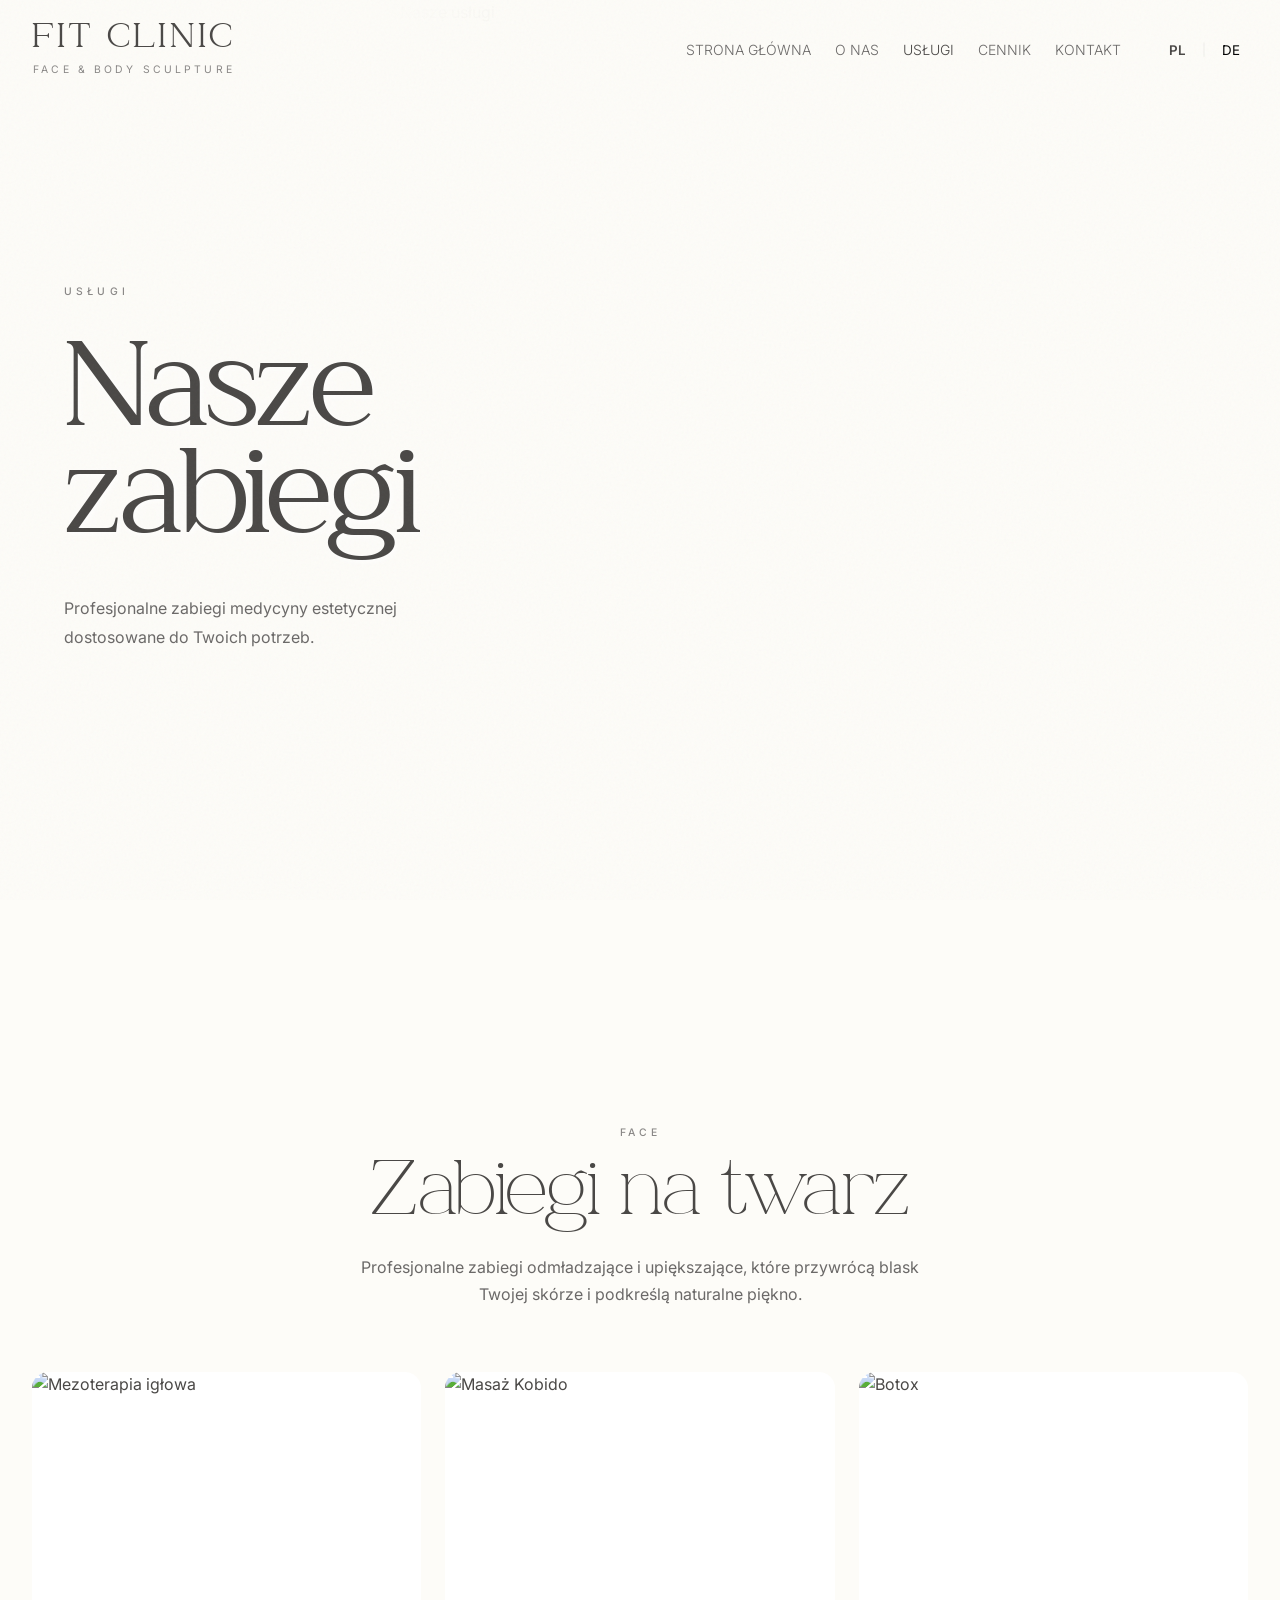
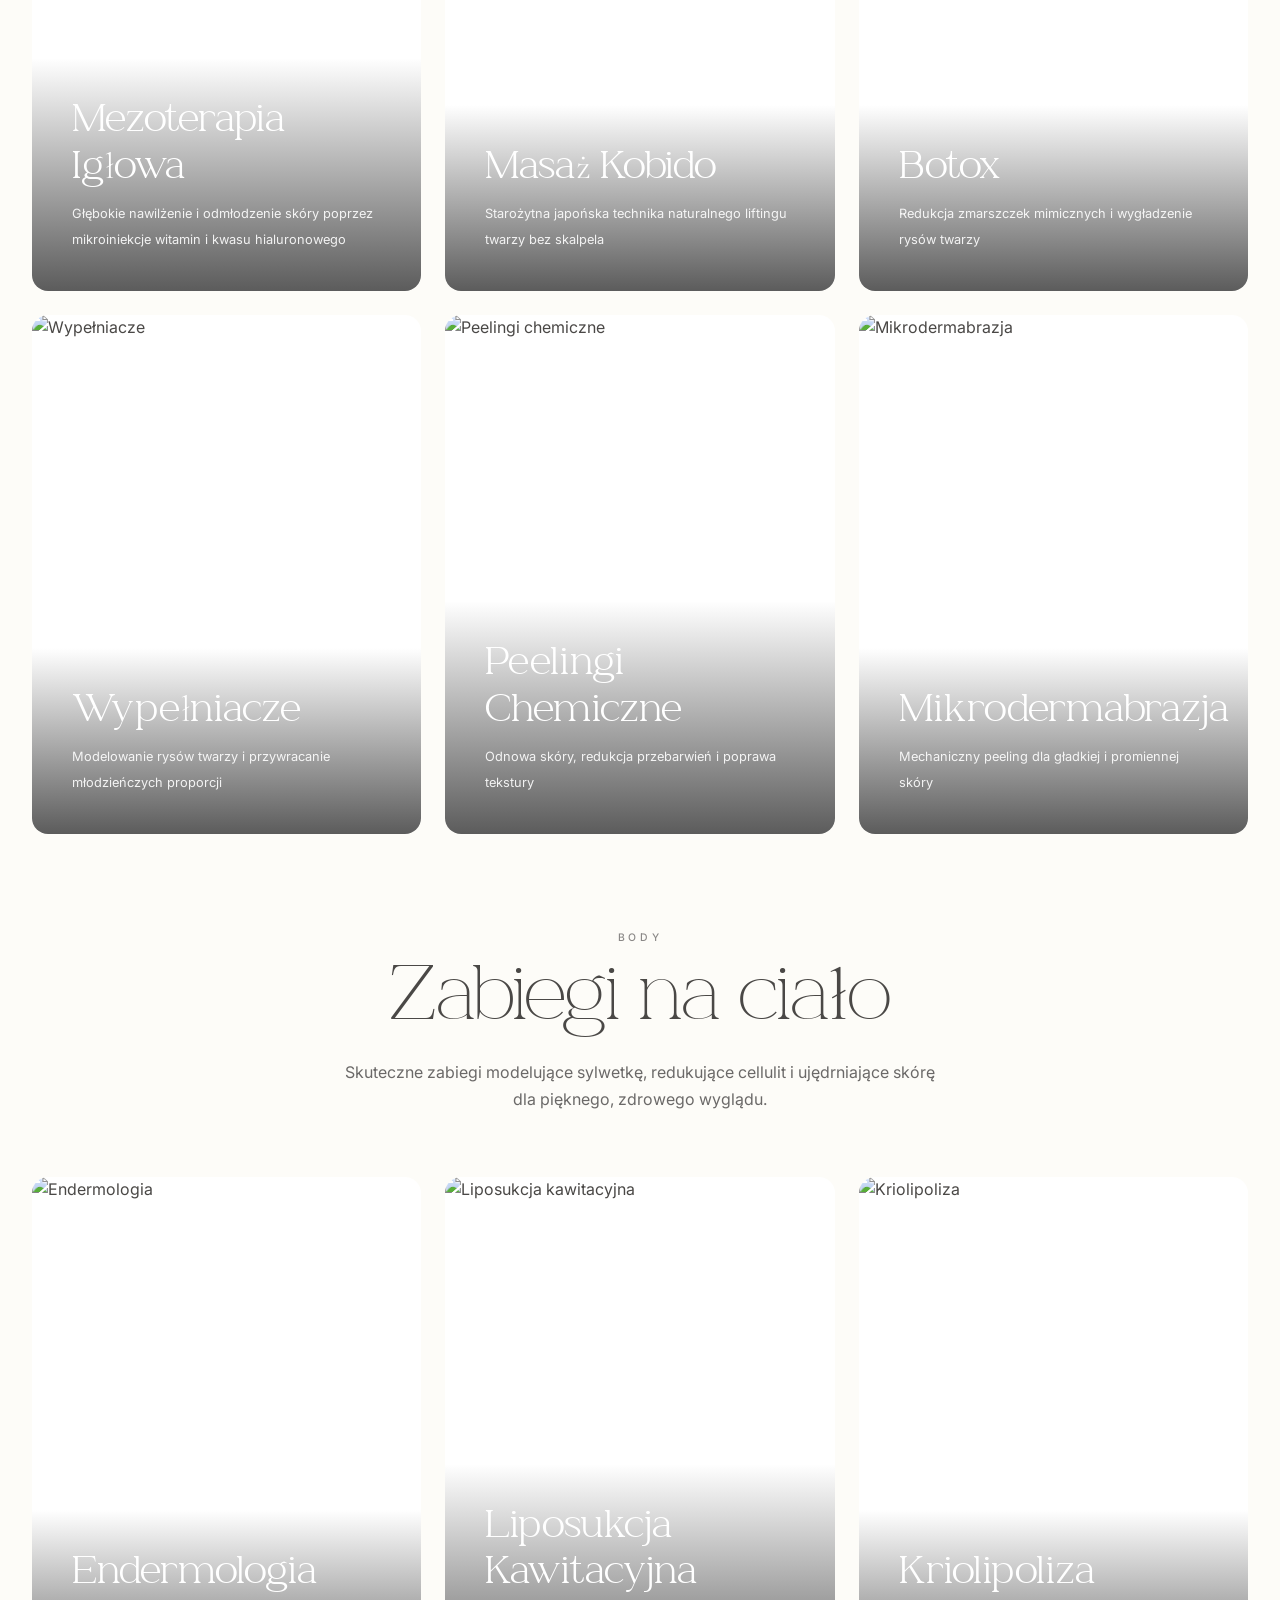
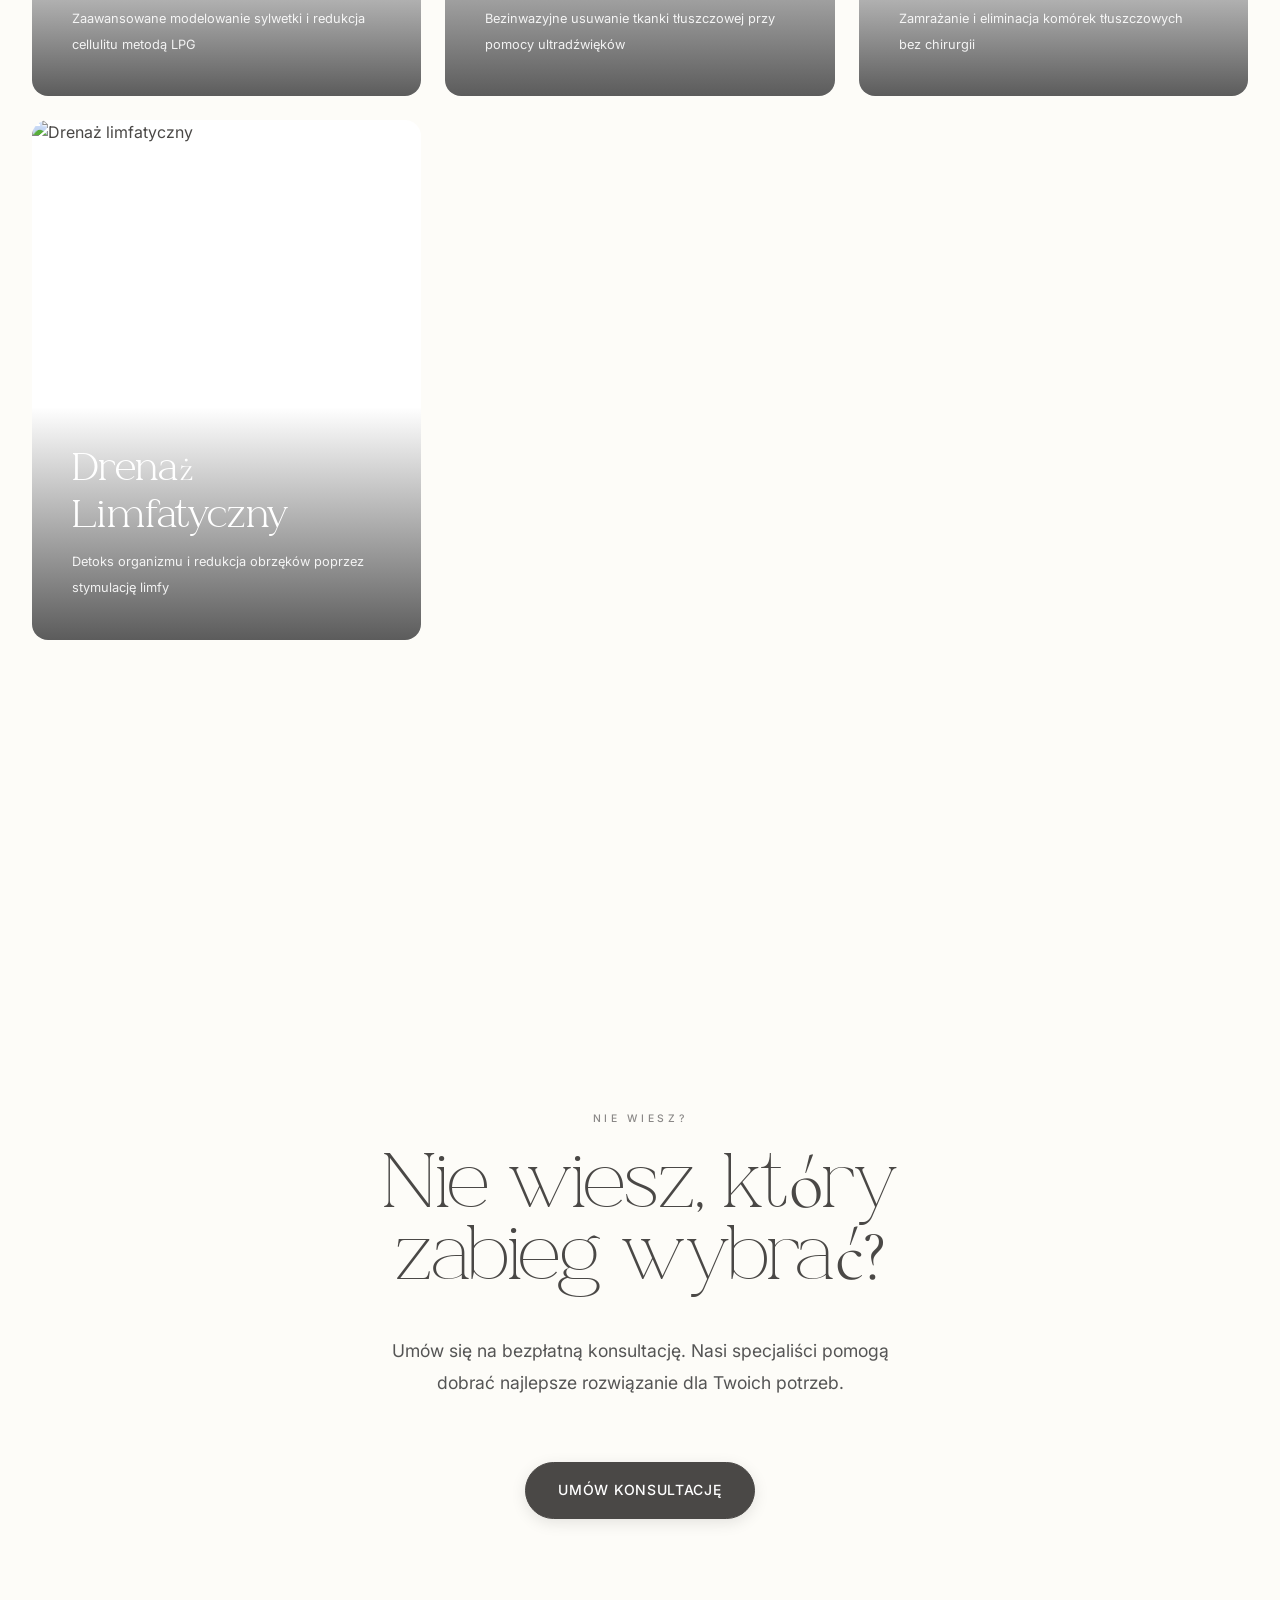
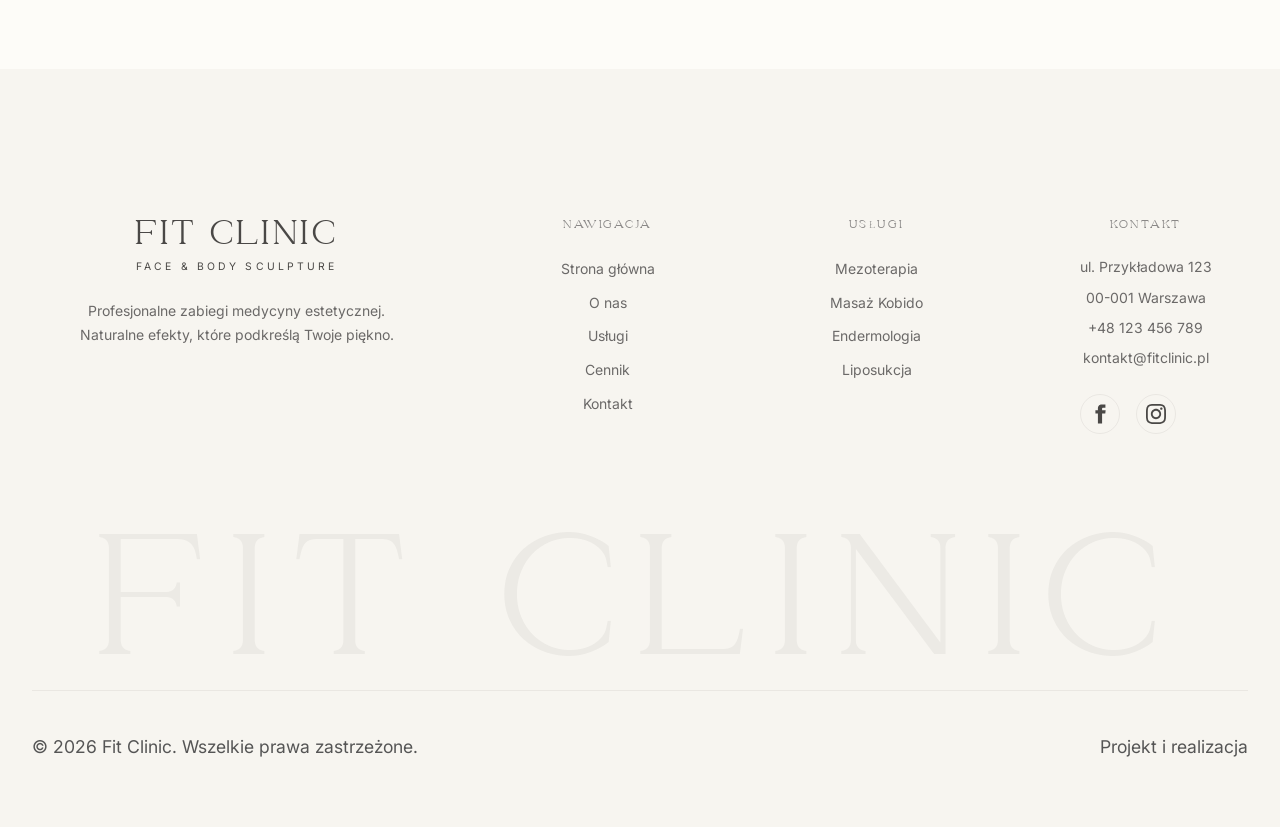
==== pages/uslugi/index.html @ 658796bb "Initial commit - Project Reorganization and Updates" ====
<!DOCTYPE html>
<html lang="pl">

<head>
    <meta charset="UTF-8">
    <meta name="viewport" content="width=device-width, initial-scale=1.0">
    <meta name="description"
        content="Odkryj pełną ofertę zabiegów medycyny estetycznej w Fit Clinic. Mezoterapia, masaż Kobido, endermologia i liposukcja kawitacyjna.">
    <title>Usługi | Fit Clinic - Face & Body Sculpture</title>

    <!-- Fonts -->
    <link rel="preconnect" href="https://fonts.googleapis.com">
    <link rel="preconnect" href="https://fonts.gstatic.com" crossorigin>
    <link
        href="https://fonts.googleapis.com/css2?family=Cormorant+Garamond:wght@400;500;600;700&family=Inter:wght@300;400;500;600&family=Playfair+Display:wght@400;500;600;700&display=swap"
        rel="stylesheet">

    <!-- Styles -->
    <link rel="stylesheet" href="../../assets/css/style.css">
    <link rel="stylesheet" href="../../assets/css/animations.css">
</head>

<body>
    <!-- Header -->
    <header class="header">
        <div class="container header__inner">
            <a href="../../index.html" class="logo">
                <span class="logo__main">Fit Clinic</span>
                <span class="logo__tagline">Face & Body Sculpture</span>
            </a>

            <nav class="nav" id="main-nav">
                <!-- Mobile Logo (visible only in mobile menu) -->
                <div class="nav__logo-mobile">
                    <span class="logo__main">Fit Clinic</span>
                    <span class="logo__tagline">Face & Body Sculpture</span>
                </div>

                <!-- Close hint -->
                <span class="nav__close-hint">Zamknij</span>

                <ul class="nav__list">
                    <li><a href="../../index.html" class="nav__link">Strona główna</a></li>
                    <li><a href="../o-nas.html" class="nav__link">O nas</a></li>
                    <li><a href="index.html" class="nav__link active">Usługi</a></li>
                    <li><a href="../cennik.html" class="nav__link">Cennik</a></li>
                    <li><a href="../kontakt.html" class="nav__link">Kontakt</a></li>
                </ul>

                <!-- CTA Button (visible only in mobile menu) -->
                <div class="nav__cta-mobile">
                    <a href="../rezerwacja.html" class="btn">Umów wizytę</a>
                </div>

                <div class="lang-switch">
                    <button class="lang-switch__btn active" data-lang="pl">PL</button>
                    <span class="lang-switch__divider">|</span>
                    <button class="lang-switch__btn" data-lang="de">DE</button>
                </div>
            </nav>

            <button class="menu-toggle" id="menu-toggle" aria-label="Menu" aria-expanded="false">
                <span class="menu-toggle__bar"></span>
                <span class="menu-toggle__bar"></span>
                <span class="menu-toggle__bar"></span>
            </button>
        </div>
    </header>

    <main class="page-content">
        <!-- Hero Section -->
        <section class="hero">
            <div class="hero__background">
                <img src="https://images.unsplash.com/photo-1616394584738-fc6e612e71b9?w=1920&q=80" alt="Nasze usługi">
            </div>
            <div class="container">
                <div class="hero__content" data-animate="fade-up">
                    <span class="hero__eyebrow">Usługi</span>
                    <h1 class="hero__title display-hero">Nasze<br>zabiegi</h1>
                    <p class="hero__desc">Profesjonalne zabiegi medycyny estetycznej dostosowane do Twoich potrzeb.</p>
                </div>
            </div>
        </section>

        <!-- Services Grid -->
        <section class="section section--large">
            <div class="container">
                <!-- Category: Face -->
                <div class="services-category mb-2xl">
                    <div class="services-category__header" data-animate="fade-up">
                        <span class="eyebrow">Face</span>
                        <h2 class="display-section">Zabiegi na twarz</h2>
                        <p class="services-category__desc">Profesjonalne zabiegi odmładzające i upiększające, które
                            przywrócą blask Twojej skórze i podkreślą naturalne piękno.</p>
                    </div>
                    <div class="services-grid services-grid--4" data-stagger="100">
                        <!-- Mezoterapia -->
                        <a href="mezoterapia.html" class="card service-card" data-animate="fade-up">
                            <div class="card__image">
                                <img src="https://images.unsplash.com/photo-1616394584738-fc6e612e71b9?w=600&q=80"
                                    alt="Mezoterapia igłowa">
                                <div class="service-card__overlay">
                                    <h3 class="service-card__title">Mezoterapia Igłowa</h3>
                                    <span class="service-card__subtitle">Głębokie nawilżenie i odmłodzenie skóry poprzez
                                        mikroiniekcje witamin i kwasu hialuronowego</span>
                                </div>
                            </div>
                        </a>

                        <!-- Kobido -->
                        <a href="kobido.html" class="card service-card" data-animate="fade-up" data-animate-delay="100">
                            <div class="card__image">
                                <img src="https://images.unsplash.com/photo-1544161515-4ab6ce6db874?w=600&q=80"
                                    alt="Masaż Kobido">
                                <div class="service-card__overlay">
                                    <h3 class="service-card__title">Masaż Kobido</h3>
                                    <span class="service-card__subtitle">Starożytna japońska technika naturalnego
                                        liftingu twarzy bez skalpela</span>
                                </div>
                            </div>
                        </a>

                        <!-- Botox -->
                        <a href="#" class="card service-card" data-animate="fade-up" data-animate-delay="200">
                            <div class="card__image">
                                <img src="https://images.unsplash.com/photo-1598440947619-2c35fc9aa908?w=600&q=80"
                                    alt="Botox">
                                <div class="service-card__overlay">
                                    <h3 class="service-card__title">Botox</h3>
                                    <span class="service-card__subtitle">Redukcja zmarszczek mimicznych i wygładzenie
                                        rysów twarzy</span>
                                </div>
                            </div>
                        </a>

                        <!-- Wypełniacze -->
                        <a href="#" class="card service-card" data-animate="fade-up" data-animate-delay="300">
                            <div class="card__image">
                                <img src="https://images.unsplash.com/photo-1619451334792-150fd785ee74?w=600&q=80"
                                    alt="Wypełniacze">
                                <div class="service-card__overlay">
                                    <h3 class="service-card__title">Wypełniacze</h3>
                                    <span class="service-card__subtitle">Modelowanie rysów twarzy i przywracanie
                                        młodzieńczych proporcji</span>
                                </div>
                            </div>
                        </a>

                        <!-- Peelingi chemiczne -->
                        <a href="#" class="card service-card" data-animate="fade-up" data-animate-delay="400">
                            <div class="card__image">
                                <img src="https://images.unsplash.com/photo-1570172619644-dfd03ed5d881?w=600&q=80"
                                    alt="Peelingi chemiczne">
                                <div class="service-card__overlay">
                                    <h3 class="service-card__title">Peelingi Chemiczne</h3>
                                    <span class="service-card__subtitle">Odnowa skóry, redukcja przebarwień i poprawa
                                        tekstury</span>
                                </div>
                            </div>
                        </a>

                        <!-- Mikrodermabrazja -->
                        <a href="#" class="card service-card" data-animate="fade-up" data-animate-delay="500">
                            <div class="card__image">
                                <img src="https://images.unsplash.com/photo-1616683693504-3ea7e9ad6fec?w=600&q=80"
                                    alt="Mikrodermabrazja">
                                <div class="service-card__overlay">
                                    <h3 class="service-card__title">Mikrodermabrazja</h3>
                                    <span class="service-card__subtitle">Mechaniczny peeling dla gładkiej i promiennej
                                        skóry</span>
                                </div>
                            </div>
                        </a>
                    </div>
                </div>

                <!-- Category: Body -->
                <div class="services-category">
                    <div class="services-category__header" data-animate="fade-up">
                        <span class="eyebrow">Body</span>
                        <h2 class="display-section">Zabiegi na ciało</h2>
                        <p class="services-category__desc">Skuteczne zabiegi modelujące sylwetkę, redukujące cellulit i
                            ujędrniające skórę dla pięknego, zdrowego wyglądu.</p>
                    </div>
                    <div class="services-grid services-grid--4" data-stagger="100">
                        <!-- Endermologia -->
                        <a href="endermologia.html" class="card service-card" data-animate="fade-up">
                            <div class="card__image">
                                <img src="https://images.unsplash.com/photo-1519824145371-296894a0daa9?w=600&q=80"
                                    alt="Endermologia">
                                <div class="service-card__overlay">
                                    <h3 class="service-card__title">Endermologia</h3>
                                    <span class="service-card__subtitle">Zaawansowane modelowanie sylwetki i redukcja
                                        cellulitu metodą LPG</span>
                                </div>
                            </div>
                        </a>

                        <!-- Liposukcja -->
                        <a href="liposukcja.html" class="card service-card" data-animate="fade-up"
                            data-animate-delay="100">
                            <div class="card__image">
                                <img src="https://images.unsplash.com/photo-1576091160550-2173dba999ef?w=600&q=80"
                                    alt="Liposukcja kawitacyjna">
                                <div class="service-card__overlay">
                                    <h3 class="service-card__title">Liposukcja Kawitacyjna</h3>
                                    <span class="service-card__subtitle">Bezinwazyjne usuwanie tkanki tłuszczowej przy
                                        pomocy ultradźwięków</span>
                                </div>
                            </div>
                        </a>

                        <!-- Kriolipoliza -->
                        <a href="#" class="card service-card" data-animate="fade-up" data-animate-delay="200">
                            <div class="card__image">
                                <img src="https://images.unsplash.com/photo-1571019613454-1cb2f99b2d8b?w=600&q=80"
                                    alt="Kriolipoliza">
                                <div class="service-card__overlay">
                                    <h3 class="service-card__title">Kriolipoliza</h3>
                                    <span class="service-card__subtitle">Zamrażanie i eliminacja komórek tłuszczowych
                                        bez chirurgii</span>
                                </div>
                            </div>
                        </a>

                        <!-- Masaż limfatyczny -->
                        <a href="#" class="card service-card" data-animate="fade-up" data-animate-delay="300">
                            <div class="card__image">
                                <img src="https://images.unsplash.com/photo-1519824145371-296894a0daa9?w=600&q=80"
                                    alt="Drenaż limfatyczny">
                                <div class="service-card__overlay">
                                    <h3 class="service-card__title">Drenaż Limfatyczny</h3>
                                    <span class="service-card__subtitle">Detoks organizmu i redukcja obrzęków poprzez
                                        stymulację limfy</span>
                                </div>
                            </div>
                        </a>
                    </div>
                </div>
            </div>
        </section>

        <!-- CTA Section - Light Elegant -->
        <section class="section section--cta">
            <div class="container text-center">
                <div data-animate="fade-up">
                    <span class="eyebrow">Nie wiesz?</span>
                    <h2 class="display-section">Nie wiesz, który<br>zabieg wybrać?</h2>
                    <p style="max-width: 500px; margin: var(--space-lg) auto var(--space-xl);">
                        Umów się na bezpłatną konsultację. Nasi specjaliści pomogą
                        dobrać najlepsze rozwiązanie dla Twoich potrzeb.
                    </p>
                    <a href="../kontakt.html" class="btn btn--primary">Umów konsultację</a>
                </div>
            </div>
        </section>
    </main>

    <!-- Footer -->
    <footer class="footer">
        <div class="container">
            <div class="footer__grid">
                <div class="footer__brand">
                    <a href="../../index.html" class="logo footer__logo">
                        <span class="logo__main">Fit Clinic</span>
                        <span class="logo__tagline">Face & Body Sculpture</span>
                    </a>
                    <p class="footer__description">
                        Profesjonalne zabiegi medycyny estetycznej.
                        Naturalne efekty, które podkreślą Twoje piękno.
                    </p>
                </div>

                <div class="footer__column">
                    <h4 class="footer__title">Nawigacja</h4>
                    <ul class="footer__links">
                        <li><a href="../../index.html" class="footer__link">Strona główna</a></li>
                        <li><a href="../o-nas.html" class="footer__link">O nas</a></li>
                        <li><a href="index.html" class="footer__link">Usługi</a></li>
                        <li><a href="../cennik.html" class="footer__link">Cennik</a></li>
                        <li><a href="../kontakt.html" class="footer__link">Kontakt</a></li>
                    </ul>
                </div>

                <div class="footer__column">
                    <h4 class="footer__title">Usługi</h4>
                    <ul class="footer__links">
                        <li><a href="mezoterapia.html" class="footer__link">Mezoterapia</a></li>
                        <li><a href="kobido.html" class="footer__link">Masaż Kobido</a></li>
                        <li><a href="endermologia.html" class="footer__link">Endermologia</a></li>
                        <li><a href="liposukcja.html" class="footer__link">Liposukcja</a></li>
                    </ul>
                </div>

                <div class="footer__column">
                    <h4 class="footer__title">Kontakt</h4>
                    <div class="footer__contact-item">ul. Przykładowa 123</div>
                    <div class="footer__contact-item">00-001 Warszawa</div>
                    <div class="footer__contact-item">+48 123 456 789</div>
                    <div class="footer__contact-item">kontakt@fitclinic.pl</div>

                    <div class="footer__socials">
                        <a href="#" class="footer__social" aria-label="Facebook">
                            <svg width="20" height="20" fill="currentColor" viewBox="0 0 24 24">
                                <path
                                    d="M18.77 7.46H14.5v-1.9c0-.9.6-1.1 1-1.1h3V.5h-4.33C10.24.5 9.5 3.44 9.5 5.32v2.15h-3v4h3v12h5v-12h3.85l.42-4z" />
                            </svg>
                        </a>
                        <a href="#" class="footer__social" aria-label="Instagram">
                            <svg width="20" height="20" fill="currentColor" viewBox="0 0 24 24">
                                <path
                                    d="M12 2.163c3.204 0 3.584.012 4.85.07 3.252.148 4.771 1.691 4.919 4.919.058 1.265.069 1.645.069 4.849 0 3.205-.012 3.584-.069 4.849-.149 3.225-1.664 4.771-4.919 4.919-1.266.058-1.644.07-4.85.07-3.204 0-3.584-.012-4.849-.07-3.26-.149-4.771-1.699-4.919-4.92-.058-1.265-.07-1.644-.07-4.849 0-3.204.013-3.583.07-4.849.149-3.227 1.664-4.771 4.919-4.919 1.266-.057 1.645-.069 4.849-.069zm0-2.163c-3.259 0-3.667.014-4.947.072-4.358.2-6.78 2.618-6.98 6.98-.059 1.281-.073 1.689-.073 4.948 0 3.259.014 3.668.072 4.948.2 4.358 2.618 6.78 6.98 6.98 1.281.058 1.689.072 4.948.072 3.259 0 3.668-.014 4.948-.072 4.354-.2 6.782-2.618 6.979-6.98.059-1.28.073-1.689.073-4.948 0-3.259-.014-3.667-.072-4.947-.196-4.354-2.617-6.78-6.979-6.98-1.281-.059-1.69-.073-4.949-.073zm0 5.838c-3.403 0-6.162 2.759-6.162 6.162s2.759 6.163 6.162 6.163 6.162-2.759 6.162-6.163c0-3.403-2.759-6.162-6.162-6.162zm0 10.162c-2.209 0-4-1.79-4-4 0-2.209 1.791-4 4-4s4 1.791 4 4c0 2.21-1.791 4-4 4zm6.406-11.845c-.796 0-1.441.645-1.441 1.44s.645 1.44 1.441 1.44c.795 0 1.439-.645 1.439-1.44s-.644-1.44-1.439-1.44z" />
                            </svg>
                        </a>
                    </div>
                </div>
            </div>

            <!-- Giant Logo -->
            <div class="footer__giant-logo">Fit Clinic</div>

            <div class="footer__bottom">
                <p>© 2026 Fit Clinic. Wszelkie prawa zastrzeżone.</p>
                <p>Projekt i realizacja</p>
            </div>
        </div>
    </footer>

    <!-- Scripts -->
    <script src="../../assets/js/main.js"></script>
    <script src="../../assets/js/scroll.js"></script>
</body>

</html>
---- assets/css/style.css ----
/* ==========================================================================
   FIT CLINIC - Ultra-Premium Design System
   "Aesthetic Spa meets Art Gallery" - Emotion through Asymmetry
   ========================================================================== */

/* --------------------------------------------------------------------------
   CSS Custom Properties (Design Tokens)
   -------------------------------------------------------------------------- */
/* Fonts */
/* Fonts */
@font-face {
    font-family: 'Nerivo';
    src: url('../fonts/nv-nerivo-serif-font-family/NVNerivoDemo-Bold-BF69822578bd327.ttf') format('truetype');
    font-weight: 700;
    font-style: normal;
    font-display: swap;
}

@font-face {
    font-family: 'Nerivo';
    src: url('../fonts/nv-nerivo-serif-font-family/NVNerivoDemo-Regular-BF6982256ae0d2a.ttf') format('truetype');
    font-weight: 400;
    font-style: normal;
    font-display: swap;
}

@font-face {
    font-family: 'Nerivo';
    src: url('../fonts/nv-nerivo-serif-font-family/NVNerivoDemo-Light-BF69822565adc10.ttf') format('truetype');
    font-weight: 300;
    font-style: normal;
    font-display: swap;
}

@font-face {
    font-family: 'Nerivo';
    src: url('../fonts/nv-nerivo-serif-font-family/NVNerivoDemo-Thin-BF69822558bfd4d.ttf') format('truetype');
    font-weight: 100;
    font-style: normal;
    font-display: swap;
}

:root {
    /* Colors - Strict Light Palette (NO DARK BACKGROUNDS) */
    --color-ivory: #FDFCF8;
    /* Primary background */
    --color-cream: #F7F5F0;
    /* Footer/Section background */
    --color-sand: #F5F2ED;
    /* Subtle variation */
    --color-powder-blush: #FCF0EF;
    /* Soft pink accent */
    --color-powder-pink: #F5E1E0;
    --color-powder-pink-accent: #E8C7C5;
    --color-champagne-gold: #C9A96E;

    /* Text Colors */
    --color-text: #4A4846;
    /* Deep Warm Grey - Primary (never pure black) */
    --color-text-light: #6B6968;
    --color-text-muted: #8A8887;
    --color-text-body: #555555;
    /* Neutral Grey for body text */
    --color-white: #FFFFFF;
    --color-border: rgba(74, 72, 70, 0.08);

    /* Legacy aliases for compatibility */
    --color-alabaster: var(--color-ivory);
    --color-off-white: var(--color-cream);
    --color-bone-white: var(--color-cream);
    --color-charcoal: var(--color-text);
    --color-soft-brown: var(--color-text-light);
    --color-champagne: var(--color-champagne-gold);
    --color-nude-beige: var(--color-powder-pink);

    /* =========================================================================
       TYPOGRAPHY SYSTEM - "Holy Grail" Hierarchy
       ========================================================================= */

    /* Font Families */
    --font-wagon: 'Nerivo', 'Cormorant Garamond', 'Playfair Display', serif;
    /* Alias for Display Font */
    --font-display: 'Nerivo', 'Cormorant Garamond', 'Playfair Display', serif;
    --font-logo: 'Nerivo', 'serif';
    --font-body: 'Inter', 'Lato', -apple-system, BlinkMacSystemFont, sans-serif;

    /* H1 - Hero/Page Title (Huge, Editorial, Sculptural) */
    --font-h1-family: var(--font-wagon);
    --font-h1-size: clamp(3.5rem, 8vw, 7rem);
    --font-h1-weight: 100;
    /* Reduced to Thin */
    --font-h1-line-height: 1.1;
    --font-h1-letter-spacing: -0.02em;
    --font-h1-color: var(--color-text);

    /* H2 - Section Headlines (Elegant, Distinct) */
    --font-h2-family: var(--font-wagon);
    --font-h2-size: clamp(2.5rem, 5vw, 3.5rem);
    --font-h2-weight: 300;
    /* Reduced to Light */
    --font-h2-line-height: 1.2;
    --font-h2-letter-spacing: -0.01em;
    --font-h2-color: var(--color-text);

    /* H3 - Card/Feature Titles (Sophisticated, Clean) */
    --font-h3-family: var(--font-wagon);
    --font-h3-size: clamp(1.5rem, 3vw, 2rem);
    --font-h3-weight: 300;
    /* Reduced to Light */
    --font-h3-line-height: 1.3;
    --font-h3-letter-spacing: 0;
    --font-h3-color: var(--color-text);

    /* H4-H6 */
    --font-h4-size: 1.25rem;
    --font-h5-size: 1.1rem;
    --font-h6-size: 1rem;

    /* Body Text (High Readability) */
    --font-body-size: 1.1rem;
    --font-body-line-height: 1.8;
    --font-body-color: var(--color-text-body);

    /* =========================================================================
       SPACING SYSTEM - Vertical Rhythm
       ========================================================================= */
    --space-xs: 0.5rem;
    --space-sm: 1rem;
    --space-md: 1.5rem;
    --space-lg: 2.5rem;
    --space-xl: 4rem;
    --space-2xl: 6rem;
    --space-3xl: 9.375rem;
    /* 150px - Luxury breathing room */
    --space-luxury: 9.375rem;
    /* 150px explicit */

    /* Section Padding (Consistent across all pages) */
    --section-padding: 7.5rem;
    /* 120px */
    --section-padding-large: 9.375rem;
    /* 150px */

    /* Layout */
    --container-max: 1400px;
    --container-padding: 2rem;

    /* Borders */
    --radius-sm: 4px;
    --radius-md: 8px;
    --radius-lg: 16px;
    --radius-xl: 24px;
    --radius-2xl: 32px;

    /* Shadows - Ethereal, barely visible */
    --shadow-sm: 0 2px 12px rgba(74, 72, 70, 0.03);
    --shadow-md: 0 4px 30px rgba(74, 72, 70, 0.05);
    --shadow-lg: 0 8px 50px rgba(74, 72, 70, 0.06);
    --shadow-lift: 0 20px 60px rgba(74, 72, 70, 0.08);

    /* Transitions - Smooth & Luxurious */
    --transition-fast: 0.2s cubic-bezier(0.25, 0.46, 0.45, 0.94);
    --transition-base: 0.4s cubic-bezier(0.25, 0.46, 0.45, 0.94);
    --transition-slow: 0.6s cubic-bezier(0.25, 0.46, 0.45, 0.94);
    --transition-luxury: 0.8s cubic-bezier(0.16, 1, 0.3, 1);

    /* Header */
    --header-height: 100px;
}

/* --------------------------------------------------------------------------
   Reset & Base Styles
   -------------------------------------------------------------------------- */
*,
*::before,
*::after {
    box-sizing: border-box;
    margin: 0;
    padding: 0;
}

html {
    scroll-behavior: smooth;
    font-size: 16px;
}

body {
    font-family: var(--font-body);
    font-size: 1rem;
    line-height: 1.6;
    color: var(--color-text);
    background-color: var(--color-ivory);
    -webkit-font-smoothing: antialiased;
    -moz-osx-font-smoothing: grayscale;
}

img {
    max-width: 100%;
    height: auto;
    display: block;
}

a {
    color: inherit;
    text-decoration: none;
    transition: color var(--transition-fast);
}

ul,
ol {
    list-style: none;
}

button {
    font-family: inherit;
    cursor: pointer;
    border: none;
    background: none;
}

/* --------------------------------------------------------------------------
   Typography - Holy Grail System
   -------------------------------------------------------------------------- */
h1,
h2,
h3,
h4,
h5,
h6 {
    font-family: var(--font-wagon);
    font-weight: 400;
    line-height: 1.2;
    color: var(--color-text);
}

/* H1 - Hero/Page Title (Huge, Editorial, Sculptural) */
h1 {
    font-family: var(--font-h1-family);
    font-size: var(--font-h1-size);
    font-weight: var(--font-h1-weight);
    line-height: var(--font-h1-line-height);
    letter-spacing: var(--font-h1-letter-spacing);
    color: var(--font-h1-color);
}

/* H2 - Section Headlines (Elegant, Distinct) */
h2 {
    font-family: var(--font-h2-family);
    font-size: var(--font-h2-size);
    font-weight: var(--font-h2-weight);
    line-height: var(--font-h2-line-height);
    letter-spacing: var(--font-h2-letter-spacing);
    color: var(--font-h2-color);
}

/* H3 - Card/Feature Titles (Sophisticated, Clean) */
h3 {
    font-family: var(--font-h3-family);
    font-size: var(--font-h3-size);
    font-weight: var(--font-h3-weight);
    line-height: var(--font-h3-line-height);
    letter-spacing: var(--font-h3-letter-spacing);
    color: var(--font-h3-color);
}

h4 {
    font-size: var(--font-h4-size);
}

h5 {
    font-size: var(--font-h5-size);
}

h6 {
    font-size: var(--font-h6-size);
}

/* Body Text (High Readability) */
p {
    font-family: var(--font-body);
    font-size: var(--font-body-size);
    line-height: var(--font-body-line-height);
    color: var(--font-body-color);
    max-width: 65ch;
}

.text-center {
    text-align: center;
}

.text-right {
    text-align: right;
}

.text-small {
    font-size: 0.875rem;
}

.text-large {
    font-size: 1.125rem;
}

.text-display {
    font-family: var(--font-display);
}

.text-uppercase {
    text-transform: uppercase;
    letter-spacing: 0.15em;
    font-size: 0.75rem;
}

/* Ultra-Large Display Typography - Must match H1 styling */
.display-hero {
    font-family: var(--font-h1-family);
    font-size: clamp(4rem, 12vw, 8rem);
    font-weight: 100;
    /* Explicitly Thin */
    letter-spacing: var(--font-h1-letter-spacing);
    line-height: var(--font-h1-line-height);
    color: var(--font-h1-color);
}

.display-section {
    font-family: var(--font-h1-family);
    font-size: clamp(2.5rem, 6vw, 4.5rem);
    font-weight: var(--font-h1-weight);
    letter-spacing: var(--font-h1-letter-spacing);
    line-height: 1;
    color: var(--font-h1-color);
}

.eyebrow {
    display: block;
    font-size: 0.65rem;
    font-weight: 500;
    text-transform: uppercase;
    letter-spacing: 0.35em;
    color: var(--color-text-muted);
    margin-bottom: var(--space-md);
}

/* --------------------------------------------------------------------------
   Layout
   -------------------------------------------------------------------------- */
.container {
    width: 100%;
    max-width: var(--container-max);
    margin: 0 auto;
    padding: 0 var(--container-padding);
}

.section {
    padding: var(--space-3xl) 0;
}

.section--large {
    padding: calc(var(--space-3xl) * 1.5) 0;
}

/* Grid */
.grid {
    display: grid;
    gap: var(--space-md);
}

.grid-2 {
    grid-template-columns: repeat(2, 1fr);
}

.grid-3 {
    grid-template-columns: repeat(3, 1fr);
}

.grid-4 {
    grid-template-columns: repeat(4, 1fr);
}

@media (max-width: 992px) {
    .grid-4 {
        grid-template-columns: repeat(2, 1fr);
    }

    .grid-3 {
        grid-template-columns: repeat(2, 1fr);
    }
}

@media (max-width: 576px) {

    .grid-4,
    .grid-3,
    .grid-2 {
        grid-template-columns: 1fr;
    }
}

/* Flexbox utilities */
.flex {
    display: flex;
}

.flex-center {
    display: flex;
    align-items: center;
    justify-content: center;
}

.flex-between {
    display: flex;
    align-items: center;
    justify-content: space-between;
}

.flex-column {
    display: flex;
    flex-direction: column;
}

.gap-sm {
    gap: var(--space-sm);
}

.gap-md {
    gap: var(--space-md);
}

.gap-lg {
    gap: var(--space-lg);
}

/* --------------------------------------------------------------------------
   Header / Navigation - Transparent Glassmorphism
   -------------------------------------------------------------------------- */
.header {
    position: fixed;
    top: 0;
    left: 0;
    right: 0;
    height: var(--header-height);
    z-index: 1000;
    background: transparent;
    backdrop-filter: none;
    -webkit-backdrop-filter: none;
    border-bottom: none;
    transition: all var(--transition-base);
}

.header.is-scrolled {
    background: rgba(253, 252, 248, 0.88);
    backdrop-filter: blur(20px);
    -webkit-backdrop-filter: blur(20px);
    border-bottom: 1px solid var(--color-border);
}

/* White header on hero (mobile) - before scroll */
@media (max-width: 992px) {

    .header:not(.is-scrolled) .logo__main,
    .header:not(.is-scrolled) .logo__tagline {
        color: #ffffff;
        text-shadow: 0 1px 3px rgba(0, 0, 0, 0.3);
    }

    .header:not(.is-scrolled) .menu-toggle__bar {
        background: #ffffff;
        box-shadow: 0 1px 2px rgba(0, 0, 0, 0.3);
    }
}

.header__inner {
    height: 100%;
    display: flex;
    align-items: center;
    justify-content: space-between;
    max-width: var(--container-max);
    margin: 0 auto;
    padding: 0 var(--container-padding);
}

/* Logo - Dramatic Centered Wordmark */
.logo {
    display: flex;
    flex-direction: column;
    align-items: center;
    text-decoration: none;
    text-align: center;
}

.logo__main {
    font-family: var(--font-wagon);
    font-size: 2rem;
    font-weight: 300;
    /* Light */
    letter-spacing: 0.1em;
    color: var(--color-text);
    text-transform: uppercase;
    line-height: 1;
}

.logo__tagline {
    font-family: var(--font-body);
    font-size: 0.65rem;
    font-weight: 400;
    letter-spacing: 0.3em;
    color: var(--color-text-muted);
    text-transform: uppercase;
    margin-top: 8px;
}

/* Navigation */
.nav {
    display: flex;
    align-items: center;
    gap: var(--space-lg);
}

/* Hide mobile-only elements on desktop */
.nav__logo-mobile,
.nav__cta-mobile,
.nav__close-hint {
    display: none;
}

.nav__list {
    display: flex;
    align-items: center;
    gap: var(--space-md);
}

.nav__link {
    font-size: 0.875rem;
    font-weight: 300;
    /* Light for consistency */
    color: var(--color-text-light);
    padding: var(--space-xs) 0;
    position: relative;
    transition: color var(--transition-fast);
    text-transform: uppercase;
}

.nav__link::after {
    content: '';
    position: absolute;
    bottom: 0;
    left: 0;
    width: 0;
    height: 1px;
    background: var(--color-powder-pink-accent);
    transition: width var(--transition-base);
}

.nav__link:hover,
.nav__link.active {
    color: var(--color-text);
}

.nav__link:hover::after {
    width: 100%;
}

/* Language Switcher */
.lang-switch {
    display: flex;
    align-items: center;
    gap: 0.5rem;
    font-size: 0.75rem;
    color: var(--color-text-muted);
}

.lang-switch__btn {
    padding: 0.25rem 0.5rem;
    font-weight: 400;
    transition: all var(--transition-fast);
}

.lang-switch__btn.active {
    font-weight: 600;
    color: var(--color-text);
}

.lang-switch__btn:hover {
    color: var(--color-text);
}

.lang-switch__divider {
    color: var(--color-border);
}

/* Mobile Menu Toggle */
.menu-toggle {
    display: none;
    flex-direction: column;
    gap: 5px;
    padding: var(--space-xs);
    cursor: pointer;
}

.menu-toggle__bar {
    width: 24px;
    height: 2px;
    background: var(--color-text);
    transition: all var(--transition-fast);
}

@media (max-width: 768px) {
    .menu-toggle {
        display: flex;
        z-index: 1100;
        position: relative;
        width: 44px;
        height: 44px;
        align-items: center;
        justify-content: center;
    }

    /* ========================================
       PREMIUM FULLSCREEN MOBILE MENU
       ======================================== */
    .nav {
        position: fixed;
        top: 0;
        left: 0;
        width: 100%;
        height: 100%;
        background: linear-gradient(135deg, #1a1a1a 0%, #2d2a28 50%, #1a1a1a 100%);
        z-index: 1050;
        display: flex;
        flex-direction: column;
        justify-content: center;
        align-items: center;
        gap: 0;
        padding: 120px 40px 100px;
        opacity: 0;
        visibility: hidden;
        pointer-events: none;
        transition: opacity 0.5s cubic-bezier(0.4, 0, 0.2, 1),
            visibility 0.5s cubic-bezier(0.4, 0, 0.2, 1);
        overflow-y: auto;
    }

    .nav::before {
        content: '';
        position: absolute;
        top: 0;
        left: 0;
        right: 0;
        bottom: 0;
        background: radial-gradient(circle at 30% 20%, rgba(245, 225, 224, 0.08) 0%, transparent 50%),
            radial-gradient(circle at 70% 80%, rgba(201, 169, 110, 0.06) 0%, transparent 50%);
        pointer-events: none;
    }

    .nav.active {
        opacity: 1;
        visibility: visible;
        pointer-events: auto;
    }

    /* Mobile Logo in Menu */
    .nav__logo-mobile {
        display: block;
        position: absolute;
        top: 30px;
        left: 50%;
        transform: translateX(-50%);
        text-align: center;
        opacity: 0;
        transition: opacity 0.4s ease 0.1s;
    }

    .nav.active .nav__logo-mobile {
        opacity: 1;
    }

    .nav__logo-mobile .logo__main {
        color: #ffffff;
        font-size: 1.5rem;
        letter-spacing: 0.3em;
    }

    .nav__logo-mobile .logo__tagline {
        color: rgba(255, 255, 255, 0.5);
        font-size: 0.55rem;
    }

    .nav__list {
        display: flex;
        flex-direction: column;
        align-items: center;
        gap: 0;
        list-style: none;
        padding: 0;
        margin: 0;
        position: relative;
        z-index: 1;
    }

    .nav__link {
        font-family: var(--font-display);
        font-size: 2.25rem;
        font-weight: 400;
        letter-spacing: 0.08em;
        color: #ffffff;
        display: block;
        padding: 0.875rem 0;
        text-align: center;
        opacity: 0;
        transform: translateY(30px);
        transition: all 0.4s cubic-bezier(0.4, 0, 0.2, 1);
        position: relative;
    }

    .nav__link::before {
        content: '';
        position: absolute;
        left: 50%;
        bottom: 0.5rem;
        width: 0;
        height: 1px;
        background: linear-gradient(90deg, transparent, var(--color-powder-pink), transparent);
        transform: translateX(-50%);
        transition: width 0.3s ease;
    }

    .nav.active .nav__link {
        opacity: 1;
        transform: translateY(0);
    }

    .nav.active .nav__list li:nth-child(1) .nav__link {
        transition-delay: 0.15s;
    }

    .nav.active .nav__list li:nth-child(2) .nav__link {
        transition-delay: 0.2s;
    }

    .nav.active .nav__list li:nth-child(3) .nav__link {
        transition-delay: 0.25s;
    }

    .nav.active .nav__list li:nth-child(4) .nav__link {
        transition-delay: 0.3s;
    }

    .nav.active .nav__list li:nth-child(5) .nav__link {
        transition-delay: 0.35s;
    }

    .nav__link:hover,
    .nav__link:active,
    .nav__link.active {
        color: var(--color-powder-pink);
    }

    .nav__link:hover::before,
    .nav__link.active::before {
        width: 100%;
    }

    .nav__link::after {
        display: none;
    }

    /* CTA Button in Mobile Menu */
    .nav__cta-mobile {
        display: block;
        margin-top: 2.5rem;
        opacity: 0;
        transform: translateY(20px);
        transition: all 0.4s cubic-bezier(0.4, 0, 0.2, 1) 0.45s;
    }

    .nav.active .nav__cta-mobile {
        opacity: 1;
        transform: translateY(0);
    }

    .nav__cta-mobile .btn {
        background: transparent;
        border: 1px solid rgba(255, 255, 255, 0.4);
        color: #ffffff;
        padding: 1rem 2.5rem;
        font-size: 0.75rem;
        letter-spacing: 0.15em;
        transition: all 0.3s ease;
    }



    /* Language switcher - bottom */
    .nav .lang-switch {
        position: absolute;
        bottom: 40px;
        left: 50%;
        transform: translateX(-50%);
        color: rgba(255, 255, 255, 0.4);
        opacity: 0;
        transition: opacity 0.4s ease 0.5s;
        z-index: 1;
    }

    .nav.active .lang-switch {
        opacity: 1;
    }

    .nav .lang-switch__btn {
        color: rgba(255, 255, 255, 0.4);
        padding: 0.5rem 0.75rem;
        transition: color 0.3s ease;
    }

    .nav .lang-switch__btn.active,
    .nav .lang-switch__btn:hover {
        color: #ffffff;
    }

    .nav .lang-switch__divider {
        color: rgba(255, 255, 255, 0.2);
    }

    /* ========================================
       PREMIUM HAMBURGER ANIMATION
       ======================================== */
    .menu-toggle__bar {
        width: 26px;
        height: 2px;
        background: var(--color-text);
        transition: all 0.35s cubic-bezier(0.4, 0, 0.2, 1);
        transform-origin: center;
    }

    .menu-toggle__bar:nth-child(1) {
        transform: translateY(-1px);
    }

    .menu-toggle__bar:nth-child(3) {
        transform: translateY(1px);
    }

    .menu-toggle.is-active .menu-toggle__bar {
        background: #ffffff;
    }

    .menu-toggle.is-active .menu-toggle__bar:nth-child(1) {
        transform: rotate(45deg) translateY(0);
    }

    .menu-toggle.is-active .menu-toggle__bar:nth-child(2) {
        opacity: 0;
        transform: scaleX(0);
    }

    .menu-toggle.is-active .menu-toggle__bar:nth-child(3) {
        transform: rotate(-45deg) translateY(0);
    }

    /* Close hint text */
    .nav__close-hint {
        display: block;
        position: absolute;
        top: 35px;
        right: var(--container-padding);
        color: rgba(255, 255, 255, 0.4);
        font-size: 0.65rem;
        letter-spacing: 0.2em;
        text-transform: uppercase;
        opacity: 0;
        transition: opacity 0.4s ease 0.5s;
    }

    .nav.active .nav__close-hint {
        opacity: 1;
    }
}

/* --------------------------------------------------------------------------
   Buttons
   -------------------------------------------------------------------------- */
.btn {
    display: inline-flex;
    align-items: center;
    justify-content: center;
    gap: var(--space-xs);
    padding: 1rem 2rem;
    font-size: 0.875rem;
    font-weight: 500;
    letter-spacing: 0.05em;
    text-transform: uppercase;
    border-radius: 50px;
    /* Pill shape for more modern feel */
    transition: all 0.4s cubic-bezier(0.25, 0.46, 0.45, 0.94);
    cursor: pointer;
    position: relative;
    overflow: hidden;
    z-index: 1;
}

.btn--primary {
    background: var(--color-text);
    color: var(--color-white);
    border: 1px solid var(--color-text);
    box-shadow: 0 4px 15px rgba(0, 0, 0, 0.1);
}

.btn--primary:hover {
    background: transparent;
    color: var(--color-text);
    transform: translateY(-2px);
    box-shadow: 0 8px 25px rgba(0, 0, 0, 0.15);
}

.btn--secondary {
    background: transparent;
    color: var(--color-text);
    border: 1px solid var(--color-text);
}

.btn--accent {
    background: var(--color-powder-pink);
    color: var(--color-text);
}

.btn--large {
    padding: 1.25rem 2.5rem;
    font-size: 1rem;
}

.btn--small {
    padding: 0.75rem 1.5rem;
    font-size: 0.75rem;
}

/* Outline Light - for dark backgrounds */
.btn--outline-light {
    background: transparent;
    color: var(--color-text);
    border: 1px solid var(--color-text);
    padding: 1rem 2rem;
    transition: all var(--transition-base);
}



/* Hero CTA Group */
.hero__cta-group {
    display: flex;
    align-items: center;
    gap: var(--space-lg);
    flex-wrap: wrap;
}

@media (max-width: 576px) {
    .hero__cta-group {
        flex-direction: column;
        align-items: flex-start;
        gap: var(--space-md);
    }

    .hero__cta-group .btn--outline-light {
        width: 100%;
        text-align: center;
    }
}

/* Magnetic Circle Button */
.btn--magnetic {
    width: 140px;
    height: 140px;
    border-radius: 50%;
    border: 1px solid var(--color-text);
    background: transparent;
    color: var(--color-text);
    font-size: 0.65rem;
    letter-spacing: 0.2em;
    transition: all var(--transition-luxury);
    position: relative;
    overflow: hidden;
}

.btn--magnetic::before {
    content: '';
    position: absolute;
    inset: 0;
    background: var(--color-text);
    border-radius: 50%;
    transform: scale(0);
    transition: transform var(--transition-luxury);
}

.btn--magnetic span {
    position: relative;
    z-index: 1;
}



/* Elegant Thin Border Button */
.btn--elegant {
    padding: 1.25rem 3rem;
    background: transparent;
    border: 1px solid var(--color-text);
    color: var(--color-text);
    font-size: 0.7rem;
    letter-spacing: 0.2em;
    border-radius: 0;
}



/* Floating CTA */
.floating-cta {
    position: fixed;
    bottom: var(--space-lg);
    right: var(--space-lg);
    z-index: 900;
}

@media (max-width: 768px) {
    .floating-cta {
        bottom: var(--space-md);
        right: var(--space-md);
        left: var(--space-md);
    }

    .floating-cta .btn {
        width: 100%;
    }
}

/* --------------------------------------------------------------------------
   Cards
   -------------------------------------------------------------------------- */
.card {
    background: var(--color-white);
    border-radius: var(--radius-lg);
    overflow: hidden;
    transition: all var(--transition-base);
}

.card:hover {
    transform: translateY(-8px);
    box-shadow: var(--shadow-lift);
}

.card__image {
    position: relative;
    overflow: hidden;
    aspect-ratio: 4/3;
}

.card__image img {
    width: 100%;
    height: 100%;
    object-fit: cover;
    transition: transform var(--transition-slow);
}

.card:hover .card__image img {
    transform: scale(1.05);
}

.card__content {
    padding: var(--space-md);
}

.card__title {
    font-size: 1.25rem;
    margin-bottom: var(--space-xs);
}

.card__text {
    font-size: 0.875rem;
    color: var(--color-text-light);
}

/* Service Card Variant */
.service-card {
    position: relative;
}

.service-card__overlay {
    position: absolute;
    bottom: 0;
    left: 0;
    right: 0;
    padding: var(--space-md);
    background: linear-gradient(to top, rgba(51, 51, 51, 0.8), transparent);
    color: var(--color-white);
}

.service-card__title {
    font-size: 1.5rem;
    margin-bottom: var(--space-xs);
    color: var(--color-white);
}

.service-card__subtitle {
    font-size: 0.875rem;
    opacity: 0.9;
}

/* --------------------------------------------------------------------------
   Hero Section - Full-Screen Editorial with Text Overlay
   -------------------------------------------------------------------------- */
.hero {
    position: relative;
    min-height: 100vh;
    background: var(--color-ivory);
    overflow: hidden;
}

/* Full-bleed image taking 70% of screen */
.hero__visual {
    position: absolute;
    top: 0;
    right: 0;
    width: 70%;
    height: 100%;
    z-index: 1;
}

.hero__parallax {
    width: 100%;
    height: 100%;
    overflow: hidden;
}

.hero__parallax img,
.hero__background img {
    width: 100%;
    height: 120%;
    object-fit: cover;
    object-position: center;
    transform: translateY(0);
    transition: transform 0.15s ease-out;
}

/* Gradient fade from left for text readability - WCAG AA Enhanced */
.hero__visual::before,
.hero__background::before {
    content: '';
    position: absolute;
    inset: 0;
    /* Wzmocniony gradient dla lepszego kontrastu tekstu (WCAG AA) */
    background: linear-gradient(to right,
            var(--color-ivory) 0%,
            rgba(253, 252, 248, 0.95) 25%,
            rgba(253, 252, 248, 0.75) 50%,
            rgba(253, 252, 248, 0.4) 70%,
            transparent 90%);
    z-index: 2;
}

/* Legacy .hero__background support */
.hero__background {
    position: absolute;
    top: 0;
    right: 0;
    width: 70%;
    height: 100%;
    z-index: 1;
}

/* Content overlaying image */
.hero__content {
    position: relative;
    z-index: 10;
    max-width: 55%;
    min-height: 100vh;
    display: flex;
    flex-direction: column;
    justify-content: center;
    padding: calc(var(--header-height) + var(--space-luxury)) var(--space-xl) var(--space-luxury) var(--container-padding);
}

.hero__eyebrow,
.hero__subtitle {
    font-size: 0.65rem;
    font-weight: 500;
    text-transform: uppercase;
    letter-spacing: 0.4em;
    color: var(--color-text-muted);
    margin-bottom: var(--space-lg);
}

.hero__title {
    font-family: var(--font-wagon);
    font-size: clamp(3.5rem, 10vw, 7rem);
    font-weight: 400;
    /* Slightly bolder */
    line-height: 0.95;
    letter-spacing: -0.02em;
    color: var(--color-text);
    margin-bottom: var(--space-lg);
    text-shadow: 2px 2px 4px rgba(255, 255, 255, 0.8), 0 0 20px rgba(255, 255, 255, 0.5);
    /* Stronger halo for readability */
    opacity: 0;
    animation: fadeInUp 1s ease forwards 0.3s;
}

@keyframes fadeInUp {
    from {
        opacity: 0;
        transform: translateY(30px);
    }

    to {
        opacity: 1;
        transform: translateY(0);
    }
}

.hero__desc,
.hero__description {
    font-size: 1rem;
    line-height: 1.8;
    color: var(--color-text-light);
    max-width: 380px;
    margin-bottom: var(--space-xl);
}

/* Responsive Hero */
@media (max-width: 992px) {
    .hero {
        min-height: auto;
        display: block;
        position: relative;
    }

    .hero__visual,
    .hero__background {
        position: relative;
        width: 100%;
        height: 45vh;
        min-height: 280px;
    }

    .hero__parallax img,
    .hero__background img {
        height: 100%;
    }

    .hero__visual::before,
    .hero__background::before {
        /* Wzmocniony gradient mobile dla lepszego kontrastu (WCAG AA) */
        background: linear-gradient(to top,
                var(--color-ivory) 0%,
                rgba(253, 252, 248, 0.85) 35%,
                rgba(253, 252, 248, 0.5) 55%,
                transparent 75%);
    }

    .hero>.container {
        position: relative;
        z-index: 10;
    }

    .hero__content {
        max-width: 100%;
        min-height: auto;
        padding: var(--space-lg) var(--container-padding) var(--space-2xl);
        margin-top: -40px;
        position: relative;
        z-index: 10;
        display: flex;
        flex-direction: column;
        justify-content: flex-start;
    }

    .hero__eyebrow,
    .hero__subtitle {
        margin-bottom: var(--space-sm);
    }

    .hero__title {
        font-size: clamp(2.5rem, 10vw, 3.5rem);
        margin-bottom: var(--space-md);
    }

    .hero__desc,
    .hero__description {
        max-width: 100%;
        margin-bottom: var(--space-lg);
    }

    .btn--magnetic {
        width: 100px;
        height: 100px;
        font-size: 0.65rem;
    }
}

@media (max-width: 576px) {

    .hero__visual,
    .hero__background {
        height: 40vh;
        min-height: 250px;
    }

    .hero__content {
        padding: var(--space-md) var(--space-sm) var(--space-xl);
        margin-top: -30px;
    }

    .hero__title {
        font-size: clamp(2rem, 9vw, 3rem);
    }

    .hero__eyebrow,
    .hero__subtitle {
        font-size: 0.55rem;
        letter-spacing: 0.25em;
    }

    .hero__desc,
    .hero__description {
        font-size: 0.875rem;
        line-height: 1.65;
    }

    .btn--magnetic {
        width: 90px;
        height: 90px;
        font-size: 0.6rem;
    }
}


/* --------------------------------------------------------------------------
   About Teaser - Editorial Overlapping Layout
   -------------------------------------------------------------------------- */
.about-teaser {
    display: grid;
    grid-template-columns: 55% 1fr;
    gap: 0;
    align-items: start;
    position: relative;
    min-height: 80vh;
}

.about-teaser__image {
    position: relative;
    border-radius: 0 var(--radius-xl) var(--radius-xl) 0;
    overflow: hidden;
    aspect-ratio: 3/4;
    margin-left: calc(-1 * var(--container-padding));
}

.about-teaser__image img {
    width: 100%;
    height: 100%;
    object-fit: cover;
}

/* Decorative powder pink block behind content */
.about-teaser__image::after {
    content: '';
    position: absolute;
    top: 15%;
    right: -30%;
    width: 80%;
    height: 70%;
    background: var(--color-powder-pink-soft);
    border-radius: var(--radius-xl);
    z-index: -1;
}

.about-teaser__content {
    position: relative;
    padding: var(--space-3xl) var(--space-xl);
    margin-left: -8%;
    margin-top: 20%;
    background: var(--color-ivory);
    border-radius: var(--radius-xl);
    z-index: 2;
    box-shadow: var(--shadow-lg);
}

.about-teaser__content::before {
    display: none;
}

@media (max-width: 992px) {
    .about-teaser {
        grid-template-columns: 1fr;
        gap: 0;
        min-height: auto;
    }

    .about-teaser__image {
        margin-left: 0;
        border-radius: var(--radius-xl);
        aspect-ratio: 16/10;
    }

    .about-teaser__image::after {
        display: none;
    }

    .about-teaser__content {
        margin-left: var(--space-md);
        margin-right: var(--space-md);
        margin-top: calc(-1 * var(--space-xl));
        padding: var(--space-xl);
    }
}

/* --------------------------------------------------------------------------
   Trust Section (Reviews) - Editorial Staggered Layout
   -------------------------------------------------------------------------- */
/* ==========================================================================
   REVIEWS SECTION - Horizontal Google-Style Carousel
   ========================================================================== */
.reviews-section {
    background: var(--color-ivory);
    overflow: hidden;
}

/* Horizontal Scroll Container */
.reviews-scroll {
    display: flex;
    gap: var(--space-lg);
    overflow-x: auto;
    scroll-snap-type: x mandatory;
    padding: var(--space-lg) var(--container-padding) var(--space-2xl);
    -webkit-overflow-scrolling: touch;
    scrollbar-width: none;
    -ms-overflow-style: none;
    scroll-behavior: smooth;
}

.reviews-scroll::-webkit-scrollbar {
    display: none;
}

/* Google-Style Review Card */
.review-card {
    flex: 0 0 340px;
    background: var(--color-white);
    border-radius: var(--radius-xl);
    padding: var(--space-lg);
    box-shadow: 0 2px 12px rgba(0, 0, 0, 0.06);
    scroll-snap-align: center;
    border: 1px solid rgba(0, 0, 0, 0.04);
}

.review-card__header {
    display: flex;
    align-items: center;
    gap: var(--space-sm);
    margin-bottom: var(--space-md);
}

.review-card__avatar {
    width: 44px;
    height: 44px;
    border-radius: 50%;
    background: linear-gradient(135deg, var(--color-powder-pink) 0%, var(--color-powder-pink-accent) 100%);
    display: flex;
    align-items: center;
    justify-content: center;
    font-weight: 600;
    font-size: 0.85rem;
    color: var(--color-text);
}

.review-card__info {
    flex: 1;
}

.review-card__name {
    font-weight: 700;
    font-size: 1rem;
    color: var(--color-text);
    margin-bottom: 4px;
    font-family: var(--font-wagon);
}

.review-card__source {
    font-size: 0.7rem;
    color: var(--color-text-light);
    display: flex;
    align-items: center;
    gap: 0.35rem;
    text-transform: uppercase;
    letter-spacing: 0.05em;
}

.review-card__stars {
    color: #FBBC05;
    font-size: 1rem;
    letter-spacing: 2px;
    margin-bottom: var(--space-sm);
}

.review-card__text {
    font-size: 0.9rem;
    line-height: 1.7;
    color: var(--color-text-light);
    margin-bottom: var(--space-sm);
}

.review-card__date {
    font-size: 0.75rem;
    color: var(--color-text-muted);
}

@media (max-width: 768px) {
    .review-card {
        flex: 0 0 85vw;
    }
}

/* --------------------------------------------------------------------------
   Services Section - Horizontal Scroll with Tall Posters
   -------------------------------------------------------------------------- */
.section--services {
    background: var(--color-ivory);
    padding: var(--space-luxury) 0;
    overflow: hidden;
}

.section__header {
    margin-bottom: var(--space-2xl);
}

.section__header--centered {
    text-align: center;
    max-width: 700px;
    margin-left: auto;
    margin-right: auto;
}

.section__subtitle {
    font-family: var(--font-body);
    font-size: 1.1rem;
    font-weight: 300;
    color: var(--color-text-light);
    margin-top: var(--space-md);
    line-height: 1.7;
    max-width: 500px;
}

.section__header--centered .section__subtitle {
    margin-left: auto;
    margin-right: auto;
}

/* Horizontal Scroll Container */
/* ==========================================================================
   SERVICES SCROLL - Premium Horizontal Gallery
   ========================================================================== */
.services-scroll {
    display: flex;
    gap: var(--space-xl);
    overflow-x: auto;
    scroll-snap-type: x mandatory;
    padding: var(--space-lg) var(--container-padding) var(--space-2xl);
    -webkit-overflow-scrolling: touch;
    scrollbar-width: none;
    -ms-overflow-style: none;
    scroll-behavior: smooth;
}

.services-scroll::-webkit-scrollbar {
    display: none;
}

/* ==========================================================================
   SERVICE POSTER - Ultra Premium Cards with Animated Borders
   ========================================================================== */
.service-poster {
    flex: 0 0 clamp(300px, 28vw, 380px);
    aspect-ratio: 2/3;
    position: relative;
    scroll-snap-align: center;
    border-radius: var(--radius-2xl);
    overflow: hidden;
    text-decoration: none;
    transition: all 0.6s cubic-bezier(0.23, 1, 0.32, 1);
    cursor: pointer;
}

/* Animated Gradient Border */
.service-poster::before {
    content: '';
    position: absolute;
    inset: 0;
    border-radius: var(--radius-2xl);
    padding: 2px;
    background: linear-gradient(135deg,
            var(--color-powder-pink-accent),
            var(--color-champagne-gold),
            var(--color-powder-pink),
            var(--color-champagne-gold));
    background-size: 300% 300%;
    -webkit-mask: linear-gradient(#fff 0 0) content-box, linear-gradient(#fff 0 0);
    mask: linear-gradient(#fff 0 0) content-box, linear-gradient(#fff 0 0);
    -webkit-mask-composite: xor;
    mask-composite: exclude;
    opacity: 0;
    transition: opacity 0.5s ease;
    z-index: 3;
    animation: gradientBorderMove 4s ease infinite;
}

@keyframes gradientBorderMove {

    0%,
    100% {
        background-position: 0% 50%;
    }

    50% {
        background-position: 100% 50%;
    }
}

.service-poster:hover::before {
    opacity: 1;
}

/* Inner shadow for depth */
.service-poster::after {
    content: '';
    position: absolute;
    inset: 0;
    border-radius: var(--radius-2xl);
    box-shadow: inset 0 0 80px rgba(0, 0, 0, 0.2);
    pointer-events: none;
    z-index: 2;
    transition: box-shadow 0.5s ease;
}

.service-poster:hover::after {
    box-shadow: inset 0 0 100px rgba(0, 0, 0, 0.35);
}

.service-poster:hover {
    transform: translateY(-12px) scale(1.02);
    box-shadow:
        0 30px 60px rgba(74, 72, 70, 0.15),
        0 15px 30px rgba(74, 72, 70, 0.1);
}

/* Image Container */
.service-poster__image {
    position: absolute;
    inset: 0;
    z-index: 1;
}

.service-poster__image img {
    width: 100%;
    height: 100%;
    object-fit: cover;
    transition: transform 0.8s cubic-bezier(0.23, 1, 0.32, 1), filter 0.5s ease;
    filter: brightness(0.95) saturate(1.05);
}

.service-poster:hover .service-poster__image img {
    transform: scale(1.12);
    filter: brightness(0.85) saturate(1.1);
}

/* Content Overlay - Glassmorphism */
.service-poster__content {
    position: absolute;
    bottom: 0;
    left: 0;
    right: 0;
    padding: var(--space-xl) var(--space-lg);
    background: linear-gradient(to top,
            rgba(0, 0, 0, 0.75) 0%,
            rgba(0, 0, 0, 0.45) 50%,
            transparent 100%);
    color: var(--color-white);
    z-index: 4;
    transform: translateY(20px);
    opacity: 0.9;
    transition: all 0.5s cubic-bezier(0.23, 1, 0.32, 1);
}

.service-poster:hover .service-poster__content {
    transform: translateY(0);
    opacity: 1;
    background: linear-gradient(to top,
            rgba(0, 0, 0, 0.85) 0%,
            rgba(0, 0, 0, 0.5) 60%,
            transparent 100%);
}

/* Number Badge - Clear and Large */
.service-poster__number {
    font-family: var(--font-wagon);
    font-size: 1rem;
    font-weight: 600;
    letter-spacing: 0.2em;
    text-transform: uppercase;
    opacity: 1;
    display: inline-block;
    margin-bottom: var(--space-sm);
    padding: 0;
    background: transparent;
    color: var(--color-white);
    text-shadow: 0 2px 8px rgba(0, 0, 0, 0.4);
}

.service-poster:hover .service-poster__number {
    background: transparent;
    opacity: 1;
}

/* Title */
.service-poster__title {
    font-family: var(--font-wagon);
    font-size: clamp(1.75rem, 3vw, 2.25rem);
    font-weight: 400;
    margin-bottom: var(--space-xs);
    color: var(--color-white);
    letter-spacing: -0.01em;
    text-shadow: 0 2px 10px rgba(0, 0, 0, 0.3);
    transform: translateY(10px);
    transition: transform 0.5s cubic-bezier(0.23, 1, 0.32, 1) 0.05s;
}

.service-poster:hover .service-poster__title {
    transform: translateY(0);
}

/* Description */
.service-poster__desc {
    font-family: var(--font-body);
    font-size: 0.85rem;
    font-weight: 300;
    opacity: 0;
    line-height: 1.6;
    max-height: 0;
    overflow: hidden;
    transition: all 0.5s cubic-bezier(0.23, 1, 0.32, 1) 0.1s;
    color: rgba(255, 255, 255, 0.85);
}

.service-poster:hover .service-poster__desc {
    opacity: 1;
    max-height: 60px;
    margin-top: var(--space-sm);
}

/* "Discover" Arrow Icon - appears on hover */
.service-poster__arrow {
    position: absolute;
    top: var(--space-lg);
    right: var(--space-lg);
    width: 48px;
    height: 48px;
    border-radius: 50%;
    background: rgba(255, 255, 255, 0.15);
    backdrop-filter: blur(10px);
    -webkit-backdrop-filter: blur(10px);
    display: flex;
    align-items: center;
    justify-content: center;
    opacity: 0;
    transform: translateY(-10px) rotate(-45deg);
    transition: all 0.4s cubic-bezier(0.23, 1, 0.32, 1);
    z-index: 5;
}

.service-poster__arrow svg {
    width: 20px;
    height: 20px;
    stroke: white;
    stroke-width: 2;
    fill: none;
}

.service-poster:hover .service-poster__arrow {
    opacity: 1;
    transform: translateY(0) rotate(-45deg) translateX(5px);
    /* Slight movement right */
    background: var(--color-white);
    color: var(--color-text);
}

.service-poster:hover .service-poster__arrow svg {
    stroke: var(--color-text);
}

.service-poster:hover .service-poster__arrow:hover {
    background: var(--color-white);
    transform: translateY(0) rotate(0deg) scale(1.1);
}

/* Services Category Styling */
.services-category {
    margin-bottom: var(--space-2xl);
}

.services-category__header {
    text-align: center;
    margin-bottom: var(--space-xl);
}

.services-category__header .eyebrow {
    display: block;
    margin-bottom: var(--space-sm);
}

.services-category__desc {
    max-width: 600px;
    margin: var(--space-md) auto 0;
    color: var(--color-text-light);
    line-height: 1.7;
    font-size: 1rem;
}

/* Legacy Services Grid (keeping for other pages) */
.services-grid {
    display: grid;
    grid-template-columns: 1fr 1fr;
    grid-template-rows: auto;
    gap: var(--space-lg);
}

/* 4 Column Services Grid */
.services-grid--4 {
    grid-template-columns: repeat(3, 1fr);
    gap: var(--space-md);
}

.services-grid--4 .card {
    aspect-ratio: 3/4;
    margin-top: 0 !important;
}

.services-grid--4 .service-card__title {
    font-size: clamp(1.25rem, 2vw, 1.5rem);
}

.services-grid--4 .service-card__subtitle {
    font-size: 0.8rem;
    line-height: 1.5;
}

/* Unified aspect ratio for consistent grid appearance - All cards */
.services-grid .card {
    aspect-ratio: 3/4;
    margin-top: 0;
}

.services-grid .card__image {
    aspect-ratio: unset;
    height: 100%;
}

.services-grid .service-card__overlay {
    padding: var(--space-lg);
}

.services-grid .service-card__title {
    font-size: clamp(1.75rem, 3vw, 2.25rem);
}

@media (max-width: 992px) {
    .services-grid--4 {
        grid-template-columns: repeat(2, 1fr);
    }
}

@media (max-width: 768px) {
    .service-poster {
        flex: 0 0 85vw;
    }

    .services-grid {
        grid-template-columns: 1fr;
        gap: var(--space-md);
    }

    .services-grid--4 {
        grid-template-columns: 1fr;
    }

    .services-grid .card {
        margin-top: 0 !important;
        aspect-ratio: 3/4 !important;
    }

    .services-category__desc {
        font-size: 0.9rem;
    }
}

/* --------------------------------------------------------------------------
   Single Service Page
   -------------------------------------------------------------------------- */
.service-hero {
    display: grid;
    grid-template-columns: 1fr 1fr;
    gap: var(--space-xl);
    padding-top: calc(var(--header-height) + var(--space-lg));
    min-height: 80vh;
    align-items: center;
}

.service-hero__image {
    border-radius: var(--radius-xl);
    overflow: hidden;
    aspect-ratio: 3/4;
}

.service-hero__image img {
    width: 100%;
    height: 100%;
    object-fit: cover;
}

@media (max-width: 768px) {
    .service-hero {
        grid-template-columns: 1fr;
        min-height: auto;
        padding-top: calc(var(--header-height) + var(--space-md));
    }

    .service-hero__image {
        aspect-ratio: 16/9;
    }
}

/* Breadcrumbs */
.breadcrumbs {
    display: flex;
    align-items: center;
    gap: var(--space-xs);
    font-size: 0.75rem;
    text-transform: uppercase;
    letter-spacing: 0.1em;
    color: var(--color-text-muted);
    padding: var(--space-md) 0;
    margin-top: var(--header-height);
}

.breadcrumbs a:hover {
    color: var(--color-charcoal);
}

.breadcrumbs__separator {
    color: var(--color-nude-beige);
}

.breadcrumbs__current {
    color: var(--color-charcoal);
}

/* Accordion */
.accordion {
    border-top: 1px solid var(--color-nude-beige);
    margin-top: var(--space-lg);
}

.accordion__item {
    border-bottom: 1px solid var(--color-nude-beige);
}

.accordion__header {
    display: flex;
    align-items: center;
    justify-content: space-between;
    padding: var(--space-md) 0;
    cursor: pointer;
    font-family: var(--font-display);
    font-size: 1.125rem;
    color: var(--color-charcoal);
    width: 100%;
    text-align: left;
    background: none;
    border: none;
}

.accordion__icon {
    width: 24px;
    height: 24px;
    position: relative;
    transition: transform var(--transition-fast);
}

.accordion__icon::before,
.accordion__icon::after {
    content: '';
    position: absolute;
    background: var(--color-charcoal);
    transition: transform var(--transition-fast);
}

.accordion__icon::before {
    width: 12px;
    height: 2px;
    top: 50%;
    left: 50%;
    transform: translate(-50%, -50%);
}

.accordion__icon::after {
    width: 2px;
    height: 12px;
    top: 50%;
    left: 50%;
    transform: translate(-50%, -50%);
}

.accordion__item.active .accordion__icon::after {
    transform: translate(-50%, -50%) rotate(90deg);
}

.accordion__content {
    max-height: 0;
    overflow: hidden;
    transition: max-height var(--transition-base);
}

.accordion__item.active .accordion__content {
    max-height: 500px;
}

.accordion__body {
    padding-bottom: var(--space-md);
}

.accordion__body ul {
    list-style: disc;
    padding-left: var(--space-md);
}

.accordion__body li {
    margin-bottom: var(--space-xs);
    color: var(--color-text-light);
}

/* --------------------------------------------------------------------------
   Price Table
   -------------------------------------------------------------------------- */
.price-table {
    width: 100%;
    border-collapse: collapse;
}

.price-table th,
.price-table td {
    padding: var(--space-md);
    text-align: left;
    border-bottom: 1px solid var(--color-nude-beige);
}

.price-table th {
    font-family: var(--font-display);
    font-weight: 500;
    font-size: 0.875rem;
    text-transform: uppercase;
    letter-spacing: 0.1em;
    color: var(--color-text-muted);
    background: var(--color-bone-white);
}

.price-table tr:hover td {
    background: var(--color-off-white);
}

.price-table__service {
    font-weight: 500;
}

.price-table__price {
    font-family: var(--font-display);
    font-size: 1.125rem;
    color: var(--color-text);
}

.price-table__category {
    font-family: var(--font-display);
    font-size: 1.5rem;
    padding: var(--space-lg) 0 var(--space-sm);
    border-bottom: 2px solid var(--color-text);
}

/* --------------------------------------------------------------------------
   Contact Page
   -------------------------------------------------------------------------- */
.contact-grid {
    display: grid;
    grid-template-columns: 1fr 1fr;
    gap: var(--space-xl);
}

.contact-info {
    display: flex;
    flex-direction: column;
    gap: var(--space-lg);
}

.contact-info__item {
    display: flex;
    gap: var(--space-sm);
}

.contact-info__icon {
    width: 24px;
    height: 24px;
    color: var(--color-powder-pink-accent);
}

.contact-info__label {
    font-size: 0.75rem;
    text-transform: uppercase;
    letter-spacing: 0.1em;
    color: var(--color-text-muted);
    margin-bottom: var(--space-xs);
}

.contact-info__value {
    font-size: 1rem;
    color: var(--color-text);
}

.contact-form {
    background: var(--color-white);
    padding: var(--space-xl);
    border-radius: var(--radius-lg);
    box-shadow: var(--shadow-md);
}

@media (max-width: 768px) {
    .contact-grid {
        grid-template-columns: 1fr;
    }
}

/* Form Elements */
.form-group {
    margin-bottom: var(--space-md);
}

.form-label {
    display: block;
    font-size: 0.75rem;
    text-transform: uppercase;
    letter-spacing: 0.1em;
    color: var(--color-text-muted);
    margin-bottom: var(--space-xs);
}

.form-input,
.form-textarea {
    width: 100%;
    padding: 1rem;
    font-family: var(--font-body);
    font-size: 1rem;
    color: var(--color-text);
    background: var(--color-ivory);
    border: 1px solid transparent;
    border-radius: var(--radius-sm);
    transition: all var(--transition-fast);
}

.form-input:focus,
.form-textarea:focus {
    outline: none;
    border-color: var(--color-powder-pink-accent);
    background: var(--color-white);
}

.form-textarea {
    min-height: 150px;
    resize: vertical;
}

/* Map Container */
.map-container {
    border-radius: var(--radius-lg);
    overflow: hidden;
    height: 400px;
    margin-bottom: var(--space-xl);
}

.map-container iframe {
    width: 100%;
    height: 100%;
    filter: grayscale(100%) contrast(1.1);
}

/* --------------------------------------------------------------------------
   Footer - Light Elegant (NO DARK BACKGROUNDS)
   -------------------------------------------------------------------------- */
.footer {
    background: var(--color-cream);
    color: var(--color-text);
    padding: var(--space-luxury) 0 var(--space-xl);
}

.footer__grid {
    display: grid;
    grid-template-columns: 2fr 1fr 1fr 1fr;
    gap: var(--space-xl);
    margin-bottom: var(--space-xl);
    text-align: center;
    justify-items: center;
}

.footer__brand {
    max-width: 320px;
    text-align: center;
}

.footer__logo {
    margin-bottom: var(--space-md);
}

.footer__logo .logo__main,
.footer__logo .logo__tagline {
    color: var(--color-text);
}

.footer__description {
    font-size: 0.875rem;
    color: var(--color-text-light);
    line-height: 1.7;
}

.footer__title {
    font-family: var(--font-wagon);
    font-size: 0.7rem;
    font-weight: 300;
    /* Light */
    text-transform: uppercase;
    letter-spacing: 0.2em;
    margin-bottom: var(--space-md);
    color: var(--color-text-muted);
}

.footer__links {
    display: flex;
    flex-direction: column;
    gap: var(--space-xs);
}

.footer__link {
    font-size: 0.875rem;
    color: var(--color-text-light);
    transition: color var(--transition-fast);
}

.footer__link:hover {
    color: var(--color-text);
}

.footer__contact-item {
    font-size: 0.875rem;
    color: var(--color-text-light);
    margin-bottom: var(--space-xs);
}

.footer__socials {
    display: flex;
    gap: var(--space-sm);
    margin-top: var(--space-md);
}

.footer__social {
    width: 40px;
    height: 40px;
    border-radius: 50%;
    background: transparent;
    border: 1px solid var(--color-border);
    display: flex;
    align-items: center;
    justify-content: center;
    color: var(--color-text);
    transition: all var(--transition-fast);
}

.footer__social:hover {
    background: var(--color-text);
    border-color: var(--color-text);
    color: var(--color-ivory);
}

/* Giant Logo at Bottom */
.footer__giant-logo {
    font-family: var(--font-wagon);
    font-size: clamp(4rem, 15vw, 10rem);
    font-weight: 300;
    letter-spacing: 0.15em;
    text-transform: uppercase;
    text-align: center;
    color: rgba(74, 72, 70, 0.06);
    line-height: 1;
    margin-top: var(--space-2xl);
    user-select: none;
}

.footer__bottom {
    padding-top: var(--space-lg);
    border-top: 1px solid var(--color-border);
    display: flex;
    justify-content: space-between;
    align-items: center;
    font-size: 0.75rem;
    color: var(--color-text-muted);
}

@media (max-width: 992px) {
    .footer__grid {
        grid-template-columns: repeat(2, 1fr);
    }

    .footer__giant-logo {
        font-size: clamp(2.5rem, 12vw, 6rem);
    }
}

@media (max-width: 576px) {
    .footer__grid {
        grid-template-columns: 1fr;
    }

    .footer__bottom {
        flex-direction: column;
        gap: var(--space-sm);
        text-align: center;
    }
}

/* CTA Section - Light */
.section--cta {
    background: var(--color-ivory);
    padding: var(--space-luxury) 0;
}

/* --------------------------------------------------------------------------
   Before/After Slider - Trust Builder Component
   -------------------------------------------------------------------------- */
.before-after {
    position: relative;
    max-width: 900px;
    margin: 0 auto;
    overflow: hidden;
    border-radius: var(--radius-xl);
    aspect-ratio: 16/9;
    user-select: none;
}

.before-after__image {
    position: absolute;
    inset: 0;
    width: 100%;
    height: 100%;
}

.before-after__image img {
    width: 100%;
    height: 100%;
    object-fit: cover;
}

.before-after__before {
    position: absolute;
    inset: 0;
    width: 50%;
    overflow: hidden;
    z-index: 2;
}

.before-after__after {
    z-index: 1;
}

.before-after__before img {
    width: 100%;
    height: 100%;
    object-fit: cover;
    object-position: left;
}

.before-after__handle {
    position: absolute;
    top: 0;
    bottom: 0;
    left: 50%;
    width: 4px;
    background: var(--color-white);
    cursor: ew-resize;
    z-index: 10;
    transform: translateX(-50%);
    box-shadow: 0 0 20px rgba(0, 0, 0, 0.3);
}

.before-after__handle::before,
.before-after__handle::after {
    content: '';
    position: absolute;
    top: 50%;
    width: 12px;
    height: 12px;
    background: var(--color-white);
    border-radius: 50%;
    transform: translateY(-50%);
}

.before-after__handle::before {
    left: -12px;
}

.before-after__handle::after {
    right: -12px;
}

.before-after__handle-circle {
    position: absolute;
    top: 50%;
    left: 50%;
    transform: translate(-50%, -50%);
    width: 48px;
    height: 48px;
    background: var(--color-white);
    border-radius: 50%;
    display: flex;
    align-items: center;
    justify-content: center;
    gap: 4px;
    box-shadow: 0 4px 20px rgba(0, 0, 0, 0.15);
}

.before-after__handle-circle::before,
.before-after__handle-circle::after {
    content: '';
    width: 0;
    height: 0;
    border-style: solid;
}

.before-after__handle-circle::before {
    border-width: 5px 8px 5px 0;
    border-color: transparent var(--color-text) transparent transparent;
}

.before-after__handle-circle::after {
    border-width: 5px 0 5px 8px;
    border-color: transparent transparent transparent var(--color-text);
}

.before-after__label {
    position: absolute;
    bottom: var(--space-md);
    font-size: 0.65rem;
    font-weight: 500;
    text-transform: uppercase;
    letter-spacing: 0.2em;
    padding: 0.5rem 1rem;
    background: rgba(255, 255, 255, 0.9);
    backdrop-filter: blur(10px);
    border-radius: var(--radius-sm);
    color: var(--color-text);
}

.before-after__label--before {
    left: var(--space-md);
    z-index: 3;
}

.before-after__label--after {
    right: var(--space-md);
    z-index: 3;
}

/* --------------------------------------------------------------------------
   FAQ Accordion - Minimal Editorial Style
   -------------------------------------------------------------------------- */
/* ==========================================================================
   FAQ SECTION - Premium Accordion
   ========================================================================== */
.faq-section {
    background: var(--color-cream);
    padding: var(--space-luxury) 0;
}

.faq-container {
    max-width: 800px;
    margin: 0 auto;
}

.faq-header {
    text-align: center;
    margin-bottom: var(--space-2xl);
}

.faq-header .display-section {
    line-height: 1.15;
}

/* FAQ Items */
.faq-item {
    background: var(--color-white);
    border-radius: var(--radius-lg);
    margin-bottom: var(--space-md);
    box-shadow: 0 2px 8px rgba(0, 0, 0, 0.04);
    overflow: hidden;
    transition: box-shadow 0.3s ease;
}

.faq-item.active {
    box-shadow: 0 4px 20px rgba(0, 0, 0, 0.08);
}

/* Question Button */
.faq-question {
    width: 100%;
    display: flex;
    align-items: center;
    justify-content: space-between;
    padding: var(--space-lg) var(--space-xl);
    font-family: var(--font-display);
    font-size: 1.25rem;
    font-weight: 500;
    color: var(--color-text);
    text-align: left;
    background: none;
    border: none;
    cursor: pointer;
    transition: color 0.3s ease;
    gap: var(--space-md);
}

.faq-question span {
    flex: 1;
}

/* FAQ Icon */
.faq-icon {
    width: 28px;
    height: 28px;
    position: relative;
    flex-shrink: 0;
    border-radius: 50%;
    background: var(--color-powder-pink);
    transition: background 0.3s ease, transform 0.3s ease;
}

.faq-icon::before,
.faq-icon::after {
    content: '';
    position: absolute;
    top: 50%;
    left: 50%;
    background: var(--color-text);
    transition: transform 0.3s ease;
}

.faq-icon::before {
    width: 12px;
    height: 2px;
    transform: translate(-50%, -50%);
}

.faq-icon::after {
    width: 2px;
    height: 12px;
    transform: translate(-50%, -50%);
}

.faq-item.active .faq-icon {
    background: var(--color-text);
    transform: rotate(45deg);
}

.faq-item.active .faq-icon::before,
.faq-item.active .faq-icon::after {
    background: var(--color-white);
}

/* Answer */
.faq-answer {
    max-height: 0;
    overflow: hidden;
    transition: max-height 0.4s cubic-bezier(0.23, 1, 0.32, 1);
}

.faq-item.active .faq-answer {
    max-height: 500px;
}

.faq-answer-content {
    padding: 0 var(--space-xl) var(--space-xl);
    font-size: 1.05rem;
    line-height: 1.8;
    color: var(--color-text-light);
}

@media (max-width: 768px) {
    .faq-question {
        padding: var(--space-md) var(--space-lg);
        font-size: 1.1rem;
    }

    .faq-answer-content {
        padding: 0 var(--space-lg) var(--space-lg);
    }
}

/* --------------------------------------------------------------------------
   Scroll Reveal Animations
   -------------------------------------------------------------------------- */
[data-animate] {
    opacity: 0;
    transform: translateY(40px);
    transition: opacity 0.8s cubic-bezier(0.16, 1, 0.3, 1),
        transform 0.8s cubic-bezier(0.16, 1, 0.3, 1);
}

[data-animate].is-visible {
    opacity: 1;
    transform: translateY(0);
}

[data-animate="slide-left"] {
    transform: translateX(-40px);
}

[data-animate="slide-left"].is-visible {
    transform: translateX(0);
}

[data-animate="slide-right"] {
    transform: translateX(40px);
}

[data-animate="slide-right"].is-visible {
    transform: translateX(0);
}

[data-animate="scale-up"] {
    transform: scale(0.95);
}

[data-animate="scale-up"].is-visible {
    transform: scale(1);
}

/* Staggered delays */
[data-animate-delay="100"] {
    transition-delay: 0.1s;
}

[data-animate-delay="200"] {
    transition-delay: 0.2s;
}

[data-animate-delay="300"] {
    transition-delay: 0.3s;
}

[data-animate-delay="400"] {
    transition-delay: 0.4s;
}

[data-animate-delay="500"] {
    transition-delay: 0.5s;
}

/* --------------------------------------------------------------------------
   Premium Team Cards - Flip Animation
   -------------------------------------------------------------------------- */
.team-grid {
    display: grid;
    grid-template-columns: repeat(3, 1fr);
    gap: var(--space-lg);
}

@media (max-width: 992px) {
    .team-grid {
        grid-template-columns: repeat(2, 1fr);
    }
}

@media (max-width: 576px) {
    .team-grid {
        grid-template-columns: 1fr;
    }
}

.team-card {
    position: relative;
    aspect-ratio: 3/4;
    perspective: 1000px;
    cursor: pointer;
}

.team-card__inner {
    position: relative;
    width: 100%;
    height: 100%;
    transition: transform var(--transition-luxury);
    transform-style: preserve-3d;
}

.team-card:hover .team-card__inner {
    transform: rotateY(180deg);
}

.team-card__front,
.team-card__back {
    position: absolute;
    width: 100%;
    height: 100%;
    backface-visibility: hidden;
    border-radius: var(--radius-xl);
    overflow: hidden;
}

.team-card__front {
    background: var(--color-cream);
}

.team-card__front img {
    width: 100%;
    height: 100%;
    object-fit: cover;
}

.team-card__info {
    position: absolute;
    bottom: 0;
    left: 0;
    right: 0;
    padding: var(--space-lg);
    background: linear-gradient(to top, rgba(0, 0, 0, 0.7), transparent);
    color: var(--color-white);
}

.team-card__name {
    font-family: var(--font-display);
    font-size: 1.5rem;
    font-weight: 500;
    margin-bottom: 0.25rem;
}

.team-card__role {
    font-size: 0.75rem;
    text-transform: uppercase;
    letter-spacing: 0.15em;
    opacity: 0.8;
}

.team-card__back {
    background: var(--color-text);
    color: var(--color-white);
    transform: rotateY(180deg);
    display: flex;
    flex-direction: column;
    justify-content: center;
    padding: var(--space-xl);
}

.team-card__back-title {
    font-family: var(--font-display);
    font-size: 1.25rem;
    margin-bottom: var(--space-md);
}

.team-card__bio {
    font-size: 0.9rem;
    line-height: 1.7;
    opacity: 0.9;
    margin-bottom: var(--space-lg);
}

.team-card__specialties {
    display: flex;
    flex-wrap: wrap;
    gap: 0.5rem;
}

.team-card__specialty {
    font-size: 0.65rem;
    text-transform: uppercase;
    letter-spacing: 0.1em;
    padding: 0.5rem 1rem;
    background: rgba(255, 255, 255, 0.1);
    border-radius: var(--radius-sm);
}

/* --------------------------------------------------------------------------
   Instagram Feed Grid
   -------------------------------------------------------------------------- */
.instagram-section {
    background: var(--color-cream);
    padding: var(--space-luxury) 0;
}

.instagram-grid {
    display: grid;
    grid-template-columns: repeat(6, 1fr);
    gap: 4px;
}

@media (max-width: 992px) {
    .instagram-grid {
        grid-template-columns: repeat(3, 1fr);
    }
}

@media (max-width: 576px) {
    .instagram-grid {
        grid-template-columns: repeat(2, 1fr);
    }
}

.instagram-item {
    position: relative;
    aspect-ratio: 1;
    overflow: hidden;
    cursor: pointer;
}

.instagram-item img {
    width: 100%;
    height: 100%;
    object-fit: cover;
    transition: transform var(--transition-base);
}

.instagram-item:hover img {
    transform: scale(1.1);
}

.instagram-overlay {
    position: absolute;
    inset: 0;
    background: rgba(74, 72, 70, 0.7);
    display: flex;
    align-items: center;
    justify-content: center;
    opacity: 0;
    transition: opacity var(--transition-base);
}

.instagram-item:hover .instagram-overlay {
    opacity: 1;
}

.instagram-overlay svg {
    width: 32px;
    height: 32px;
    fill: var(--color-white);
}

.instagram-cta {
    margin-top: var(--space-xl);
    text-align: center;
}

.instagram-handle {
    display: inline-flex;
    align-items: center;
    gap: 0.5rem;
    font-size: 0.875rem;
    color: var(--color-text);
    transition: color var(--transition-fast);
}

.instagram-handle:hover {
    color: var(--color-powder-pink-accent);
}

/* --------------------------------------------------------------------------
   Custom Booking System
   -------------------------------------------------------------------------- */
.booking-section {
    background: var(--color-ivory);
    padding: var(--space-luxury) 0;
}

.booking-container {
    max-width: 900px;
    margin: 0 auto;
}

.booking-header {
    text-align: center;
    margin-bottom: var(--space-2xl);
}

/* Progress Steps */
.booking-progress {
    display: flex;
    justify-content: center;
    gap: var(--space-xl);
    margin-bottom: var(--space-2xl);
}

.booking-step {
    display: flex;
    flex-direction: column;
    align-items: center;
    gap: 0.5rem;
    opacity: 0.4;
    transition: opacity var(--transition-base);
}

.booking-step.active,
.booking-step.completed {
    opacity: 1;
}

.booking-step__number {
    width: 48px;
    height: 48px;
    border-radius: 50%;
    border: 2px solid var(--color-text);
    display: flex;
    align-items: center;
    justify-content: center;
    font-family: var(--font-display);
    font-size: 1.25rem;
    font-weight: 500;
}

.booking-step.completed .booking-step__number {
    background: var(--color-text);
    color: var(--color-white);
}

.booking-step__label {
    font-size: 0.7rem;
    text-transform: uppercase;
    letter-spacing: 0.15em;
}

/* Booking Panels */
.booking-panel {
    display: none;
    animation: fadeIn 0.4s ease;
}

.booking-panel.active {
    display: block;
}

@keyframes fadeIn {
    from {
        opacity: 0;
        transform: translateY(20px);
    }

    to {
        opacity: 1;
        transform: translateY(0);
    }
}

/* Service Selection */
.service-selection {
    display: grid;
    grid-template-columns: repeat(2, 1fr);
    gap: var(--space-md);
}

@media (max-width: 576px) {
    .service-selection {
        grid-template-columns: 1fr;
    }
}

.service-option {
    padding: var(--space-lg);
    border: 1px solid var(--color-border);
    border-radius: var(--radius-lg);
    cursor: pointer;
    transition: all var(--transition-base);
    background: var(--color-white);
}

.service-option:hover,
.service-option.selected {
    border-color: var(--color-text);
    box-shadow: var(--shadow-md);
}

.service-option.selected {
    background: var(--color-cream);
}

.service-option__name {
    font-family: var(--font-display);
    font-size: 1.25rem;
    margin-bottom: 0.25rem;
}

.service-option__duration {
    font-size: 0.75rem;
    color: var(--color-text-muted);
    margin-bottom: var(--space-sm);
}

.service-option__price {
    font-weight: 600;
    color: var(--color-text);
}

/* Calendar */
.calendar-container {
    background: var(--color-white);
    border-radius: var(--radius-lg);
    padding: var(--space-xl);
    box-shadow: var(--shadow-sm);
}

.calendar-header {
    display: flex;
    align-items: center;
    justify-content: space-between;
    margin-bottom: var(--space-lg);
}

.calendar-nav {
    display: flex;
    gap: 0.5rem;
}

.calendar-nav-btn {
    width: 40px;
    height: 40px;
    border-radius: 50%;
    border: 1px solid var(--color-border);
    display: flex;
    align-items: center;
    justify-content: center;
    cursor: pointer;
    transition: all var(--transition-fast);
}

.calendar-nav-btn:hover {
    background: var(--color-cream);
}

.calendar-month {
    font-family: var(--font-display);
    font-size: 1.25rem;
}

.calendar-grid {
    display: grid;
    grid-template-columns: repeat(7, 1fr);
    gap: 4px;
}

.calendar-weekday {
    text-align: center;
    font-size: 0.65rem;
    text-transform: uppercase;
    letter-spacing: 0.1em;
    color: var(--color-text-muted);
    padding: var(--space-sm) 0;
}

.calendar-day {
    aspect-ratio: 1;
    display: flex;
    align-items: center;
    justify-content: center;
    border-radius: 50%;
    font-size: 0.875rem;
    cursor: pointer;
    transition: all var(--transition-fast);
}

.calendar-day:hover:not(.disabled):not(.selected) {
    background: var(--color-cream);
}

.calendar-day.selected {
    background: var(--color-text);
    color: var(--color-white);
}

.calendar-day.disabled {
    opacity: 0.3;
    cursor: not-allowed;
}

.calendar-day.today {
    font-weight: 600;
    color: var(--color-powder-pink-accent);
}

/* Time Slots */
.time-slots {
    margin-top: var(--space-xl);
}

.time-slots__title {
    font-size: 0.75rem;
    text-transform: uppercase;
    letter-spacing: 0.15em;
    margin-bottom: var(--space-md);
    color: var(--color-text-muted);
}

.time-slots__grid {
    display: flex;
    flex-wrap: wrap;
    gap: 0.5rem;
}

.time-slot {
    padding: 0.75rem 1.5rem;
    border: 1px solid var(--color-border);
    border-radius: var(--radius-sm);
    font-size: 0.875rem;
    cursor: pointer;
    transition: all var(--transition-fast);
}

.time-slot:hover,
.time-slot.selected {
    border-color: var(--color-text);
    background: var(--color-text);
    color: var(--color-white);
}

/* Contact Form */
.booking-form {
    display: grid;
    gap: var(--space-md);
}

.form-group {
    display: flex;
    flex-direction: column;
    gap: 0.5rem;
}

.form-label {
    font-size: 0.75rem;
    text-transform: uppercase;
    letter-spacing: 0.15em;
    color: var(--color-text-muted);
}

.form-input,
.form-textarea {
    padding: 1rem 1.25rem;
    border: 1px solid var(--color-border);
    border-radius: var(--radius-sm);
    font-size: 1rem;
    font-family: var(--font-body);
    transition: border-color var(--transition-fast);
}

.form-input:focus,
.form-textarea:focus {
    outline: none;
    border-color: var(--color-text);
}

.form-textarea {
    min-height: 120px;
    resize: vertical;
}

.booking-actions {
    display: flex;
    justify-content: space-between;
    margin-top: var(--space-xl);
    gap: var(--space-md);
}

.booking-actions .btn {
    flex: 1;
    max-width: 200px;
}

/* --------------------------------------------------------------------------
   Utility Classes
   -------------------------------------------------------------------------- */
.mb-xs {
    margin-bottom: var(--space-xs);
}

.mb-sm {
    margin-bottom: var(--space-sm);
}

.mb-md {
    margin-bottom: var(--space-md);
}

.mb-lg {
    margin-bottom: var(--space-lg);
}

.mb-xl {
    margin-bottom: var(--space-xl);
}

.mt-xs {
    margin-top: var(--space-xs);
}

.mt-sm {
    margin-top: var(--space-sm);
}

.mt-md {
    margin-top: var(--space-md);
}

.mt-lg {
    margin-top: var(--space-lg);
}

.mt-xl {
    margin-top: var(--space-xl);
}

.pt-header {
    padding-top: var(--header-height);
}

.visually-hidden {
    position: absolute;
    width: 1px;
    height: 1px;
    padding: 0;
    margin: -1px;
    overflow: hidden;
    clip: rect(0, 0, 0, 0);
    white-space: nowrap;
    border: 0;
}

/* --------------------------------------------------------------------------
   Metamorphosis Gallery - Multi-Slider with Filters
   -------------------------------------------------------------------------- */
.metamorphosis-gallery {
    padding: var(--space-luxury) 0;
    background: var(--color-cream);
}

.gallery-filters {
    display: flex;
    justify-content: center;
    gap: var(--space-sm);
    margin-bottom: var(--space-xl);
    flex-wrap: wrap;
}

.gallery-filter {
    padding: 0.75rem 1.75rem;
    font-size: 0.7rem;
    font-weight: 500;
    text-transform: uppercase;
    letter-spacing: 0.15em;
    color: var(--color-text-light);
    background: transparent;
    border: 1px solid var(--color-border);
    border-radius: 50px;
    cursor: pointer;
    transition: all var(--transition-base);
}

.gallery-filter:hover {
    border-color: var(--color-text-muted);
    color: var(--color-text);
}

.gallery-filter.active {
    background: var(--color-text);
    color: var(--color-white);
    border-color: var(--color-text);
}

.gallery-grid {
    display: grid;
    grid-template-columns: repeat(3, 1fr);
    gap: var(--space-lg);
    margin-bottom: var(--space-xl);
}

@media (max-width: 992px) {
    .gallery-grid {
        grid-template-columns: repeat(2, 1fr);
    }
}

@media (max-width: 576px) {
    .gallery-grid {
        grid-template-columns: 1fr;
    }
}

.gallery-item {
    opacity: 1;
    transition: opacity var(--transition-base), transform var(--transition-base);
}

.gallery-item.hidden {
    display: none;
}

.gallery-item .before-after {
    aspect-ratio: 4/3;
    max-width: 100%;
    border-radius: var(--radius-lg);
}

.gallery-item .before-after__handle-circle {
    width: 36px;
    height: 36px;
}

.gallery-item .before-after__label {
    font-size: 0.55rem;
    padding: 0.35rem 0.75rem;
}

.gallery-item__category {
    display: block;
    margin-top: var(--space-sm);
    font-size: 0.65rem;
    font-weight: 500;
    text-transform: uppercase;
    letter-spacing: 0.2em;
    color: var(--color-text-muted);
    text-align: center;
}

.gallery-item__title {
    font-family: var(--font-wagon);
    font-size: 1.1rem;
    font-weight: 400;
    color: var(--color-text);
    text-align: center;
    margin-top: 0.25rem;
}

/* Gallery note for placeholder */
.gallery-note {
    text-align: center;
    padding: var(--space-lg);
    background: var(--color-powder-blush);
    border-radius: var(--radius-lg);
    margin-top: var(--space-lg);
}

.gallery-note p {
    font-size: 0.875rem;
    color: var(--color-text-light);
    margin: 0 auto;
    max-width: 500px;
}

/* --------------------------------------------------------------------------
   Booking Summary
   -------------------------------------------------------------------------- */
.booking-summary {
    background: var(--color-cream);
    border-radius: var(--radius-lg);
    padding: var(--space-lg);
    margin-bottom: var(--space-lg);
}

.booking-summary__title {
    font-family: var(--font-wagon);
    font-size: 1.25rem;
    font-weight: 500;
    margin-bottom: var(--space-md);
    color: var(--color-text);
}

.booking-summary__items {
    display: flex;
    flex-direction: column;
    gap: var(--space-sm);
}

.booking-summary__item {
    display: flex;
    justify-content: space-between;
    align-items: center;
    padding: var(--space-sm) 0;
    border-bottom: 1px solid var(--color-border);
}

.booking-summary__item:last-child {
    border-bottom: none;
}

.booking-summary__label {
    font-size: 0.875rem;
    color: var(--color-text-muted);
}

.booking-summary__value {
    font-size: 0.9rem;
    font-weight: 500;
    color: var(--color-text);
}

/* Team Card Socials (ensure we have the CSS for team cards) */
.team-card__socials {
    display: flex;
    gap: var(--space-sm);
    margin-top: var(--space-md);
}

.team-card__social {
    width: 40px;
    height: 40px;
    display: flex;
    align-items: center;
    justify-content: center;
    background: var(--color-white);
    border-radius: 50%;
    color: var(--color-text);
    transition: all var(--transition-fast);
}

.team-card__social:hover {
    background: var(--color-text);
    color: var(--color-white);
    transform: translateY(-2px);
}

/* --------------------------------------------------------------------------
   Form Validation States
   -------------------------------------------------------------------------- */
.form-error {
    display: none;
    font-size: 0.75rem;
    color: #d32f2f;
    margin-top: 0.25rem;
    animation: fadeSlideIn 0.2s ease;
}

@keyframes fadeSlideIn {
    from {
        opacity: 0;
        transform: translateY(-5px);
    }

    to {
        opacity: 1;
        transform: translateY(0);
    }
}

.form-input--error {
    border-color: #d32f2f !important;
    background-color: rgba(211, 47, 47, 0.03);
}

.form-input--error:focus {
    box-shadow: 0 0 0 2px rgba(211, 47, 47, 0.1);
}

.form-input--valid {
    border-color: #4caf50 !important;
    background-color: rgba(76, 175, 80, 0.03);
}

.form-input--valid:focus {
    box-shadow: 0 0 0 2px rgba(76, 175, 80, 0.1);
}

/* ==========================================================================
   MOBILE EXPERIENCE IMPROVEMENTS
   Touch targets, responsive touch interactions, and mobile-first UX
   ========================================================================== */

/* --------------------------------------------------------------------------
   Touch Targets - Minimum 44x44px for Mobile Accessibility
   -------------------------------------------------------------------------- */
@media (max-width: 768px) {

    /* Navigation links */
    .nav__link {
        min-height: 44px;
        display: flex;
        align-items: center;
        padding: var(--space-sm) var(--space-md);
    }

    /* Footer links */
    .footer__link {
        min-height: 44px;
        display: inline-flex;
        align-items: center;
    }

    /* All buttons */
    .btn {
        min-height: 48px;
        padding: 0.875rem 1.5rem;
    }

    .btn--small {
        min-height: 44px;
    }

    /* Gallery filters */
    .gallery-filter {
        min-height: 44px;
        padding: 0.875rem 1.5rem;
    }

    /* Time slots */
    .time-slot {
        min-height: 44px;
        padding: 0.75rem 1.25rem;
    }

    /* Calendar days */
    .calendar-day {
        min-width: 40px;
        min-height: 40px;
    }

    /* Service options */
    .service-option {
        min-height: 80px;
        padding: var(--space-md);
    }
}

/* --------------------------------------------------------------------------
   Mobile Navigation Improvements
   -------------------------------------------------------------------------- */
@media (max-width: 768px) {

    /* Hamburger menu animation */
    .menu-toggle.is-active .menu-toggle__bar:nth-child(1) {
        transform: translateY(7px) rotate(45deg);
    }

    .menu-toggle.is-active .menu-toggle__bar:nth-child(2) {
        opacity: 0;
        transform: translateX(-10px);
    }

    .menu-toggle.is-active .menu-toggle__bar:nth-child(3) {
        transform: translateY(-7px) rotate(-45deg);
    }

    .menu-toggle__bar {
        transition: all 0.3s cubic-bezier(0.68, -0.55, 0.265, 1.55);
    }

    /* Mobile nav overlay with fade */
    .nav {
        opacity: 0;
        visibility: hidden;
    }

    .nav.active {
        opacity: 1;
        visibility: visible;
        transform: translateX(0);
    }

    /* Language switch in mobile */
    .lang-switch {
        margin-top: var(--space-xl);
        justify-content: center;
    }

    .lang-switch__btn {
        min-width: 44px;
        min-height: 44px;
        display: inline-flex;
        align-items: center;
        justify-content: center;
    }
}

/* --------------------------------------------------------------------------
   Team Cards - Tap to Flip on Mobile (instead of hover)
   -------------------------------------------------------------------------- */
@media (max-width: 992px) {

    /* Disable hover flip on touch devices */
    .team-card:hover .team-card__inner {
        transform: none;
    }

    /* Enable tap flip via JS (class added on tap) */
    .team-card.is-flipped .team-card__inner {
        transform: rotateY(180deg);
    }

    /* Add tap indicator */
    .team-card::after {
        content: 'Kliknij aby poznać';
        position: absolute;
        bottom: var(--space-md);
        left: 50%;
        transform: translateX(-50%);
        font-size: 0.65rem;
        text-transform: uppercase;
        letter-spacing: 0.1em;
        color: var(--color-white);
        background: rgba(0, 0, 0, 0.6);
        padding: 0.5rem 1rem;
        border-radius: var(--radius-sm);
        opacity: 0.8;
        z-index: 5;
        transition: opacity var(--transition-fast);
    }

    .team-card.is-flipped::after {
        opacity: 0;
        pointer-events: none;
    }
}

/* --------------------------------------------------------------------------
   Services Scroll - Improved Mobile UX
   -------------------------------------------------------------------------- */
@media (max-width: 768px) {
    .services-scroll {
        scroll-padding: var(--container-padding);
        padding-bottom: var(--space-xl);
        /* Add scroll indicator gradient */
        -webkit-mask-image: linear-gradient(to right,
                transparent 0,
                black 2%,
                black 98%,
                transparent 100%);
        mask-image: linear-gradient(to right,
                transparent 0,
                black 2%,
                black 98%,
                transparent 100%);
    }

    /* Scroll hint indicator */
    .services-scroll::after {
        content: '';
        flex: 0 0 var(--container-padding);
    }

    .service-poster {
        scroll-snap-align: center;
    }
}

/* --------------------------------------------------------------------------
   Before/After Slider - Better Touch UX
   -------------------------------------------------------------------------- */
.before-after {
    touch-action: pan-y pinch-zoom;
}

.before-after__handle {
    /* Larger touch target on mobile */
    min-width: 44px;
    background: transparent;
}

.before-after__handle-circle {
    /* Ensure visible touch area */
    box-shadow: 0 4px 20px rgba(0, 0, 0, 0.2), 0 0 0 4px rgba(255, 255, 255, 0.3);
}

@media (max-width: 768px) {
    .before-after__handle-circle {
        width: 56px;
        height: 56px;
    }

    .before-after__handle::before,
    .before-after__handle::after {
        width: 16px;
        height: 16px;
    }

    .before-after__handle::before {
        left: -16px;
    }

    .before-after__handle::after {
        right: -16px;
    }
}

/* Prevent text selection during drag */
.before-after.is-dragging {
    user-select: none;
    -webkit-user-select: none;
}

.before-after.is-dragging * {
    pointer-events: none;
}

/* --------------------------------------------------------------------------
   Floating CTA - Safe Area for Mobile
   -------------------------------------------------------------------------- */
@media (max-width: 768px) {
    .floating-cta {
        bottom: max(var(--space-md), env(safe-area-inset-bottom));
        padding-bottom: env(safe-area-inset-bottom);
    }

    .floating-cta .btn {
        box-shadow: 0 4px 20px rgba(0, 0, 0, 0.15);
    }
}

/* --------------------------------------------------------------------------
   Form Loading State
   -------------------------------------------------------------------------- */
.btn--loading {
    position: relative;
    pointer-events: none;
    color: transparent !important;
}

.btn--loading::after {
    content: '';
    position: absolute;
    width: 20px;
    height: 20px;
    top: 50%;
    left: 50%;
    margin-left: -10px;
    margin-top: -10px;
    border: 2px solid transparent;
    border-top-color: currentColor;
    border-right-color: currentColor;
    border-radius: 50%;
    animation: spin 0.8s linear infinite;
}

.btn--loading.btn--primary::after {
    border-top-color: var(--color-white);
    border-right-color: var(--color-white);
}

@keyframes spin {
    to {
        transform: rotate(360deg);
    }
}

/* --------------------------------------------------------------------------
   Toast Notifications
   -------------------------------------------------------------------------- */
.toast-container {
    position: fixed;
    bottom: 100px;
    left: 50%;
    transform: translateX(-50%);
    z-index: 9999;
    display: flex;
    flex-direction: column;
    gap: var(--space-sm);
    pointer-events: none;
}

@media (max-width: 768px) {
    .toast-container {
        bottom: 120px;
        left: var(--space-md);
        right: var(--space-md);
        transform: none;
    }
}

.toast {
    background: var(--color-text);
    color: var(--color-white);
    padding: 1rem 1.5rem;
    border-radius: var(--radius-md);
    box-shadow: 0 10px 40px rgba(0, 0, 0, 0.2);
    font-size: 0.9rem;
    text-align: center;
    pointer-events: auto;
    animation: toastIn 0.4s cubic-bezier(0.16, 1, 0.3, 1);
    max-width: 400px;
    margin: 0 auto;
}

.toast--success {
    background: #2d6a4f;
}

.toast--error {
    background: #9d0208;
}

.toast.is-leaving {
    animation: toastOut 0.3s ease forwards;
}

@keyframes toastIn {
    from {
        opacity: 0;
        transform: translateY(20px) scale(0.95);
    }

    to {
        opacity: 1;
        transform: translateY(0) scale(1);
    }
}

@keyframes toastOut {
    to {
        opacity: 0;
        transform: translateY(-10px) scale(0.95);
    }
}

/* --------------------------------------------------------------------------
   Additional Mobile Spacing
   -------------------------------------------------------------------------- */
@media (max-width: 576px) {

    /* Reduce luxury spacing on small screens */
    :root {
        --space-luxury: 5rem;
        --space-3xl: 5rem;
    }

    /* Tighter container padding */
    .container {
        padding: 0 1rem;
    }

    /* Hero adjustments */
    .hero__content {
        padding-left: 1rem;
        padding-right: 1rem;
    }

    /* Display text sizing */
    .display-section {
        font-size: clamp(2rem, 8vw, 3rem);
        white-space: normal;
    }

    /* Progress steps stacked */
    .booking-progress {
        gap: var(--space-md);
    }

    .booking-step__number {
        width: 40px;
        height: 40px;
        font-size: 1rem;
    }

    /* Contact grid stack */
    .contact-info {
        margin-bottom: var(--space-xl);
    }
}

/* ==========================================================================
   PREMIUM DESIGN SYSTEM - Awwwards Level Enhancements
   ========================================================================== */

/* --------------------------------------------------------------------------
   Grain / Noise Texture Overlay
   -------------------------------------------------------------------------- */
body::before {
    content: '';
    position: fixed;
    top: 0;
    left: 0;
    width: 100%;
    height: 100%;
    pointer-events: none;
    z-index: 9999;
    opacity: 0.035;
    background-image: url("data:image/svg+xml,%3Csvg viewBox='0 0 400 400' xmlns='http://www.w3.org/2000/svg'%3E%3Cfilter id='noiseFilter'%3E%3CfeTurbulence type='fractalNoise' baseFrequency='0.9' numOctaves='4' stitchTiles='stitch'/%3E%3C/filter%3E%3Crect width='100%25' height='100%25' filter='url(%23noiseFilter)'/%3E%3C/svg%3E");
    background-repeat: repeat;
}

/* --------------------------------------------------------------------------
   Instagram Infinite Marquee
   -------------------------------------------------------------------------- */
.instagram-marquee {
    overflow: hidden;
    padding: var(--space-xl) 0;
    background: var(--color-cream);
}

.instagram-marquee__track {
    display: flex;
    width: max-content;
    animation: marquee 40s linear infinite;
}

.instagram-marquee__track:hover {
    animation-play-state: paused;
}

.instagram-marquee__item {
    flex-shrink: 0;
    width: 300px;
    height: 300px;
    margin-right: 4px;
}

.instagram-marquee__item img {
    width: 100%;
    height: 100%;
    object-fit: cover;
}

@keyframes marquee {
    0% {
        transform: translateX(0);
    }

    100% {
        transform: translateX(-50%);
    }
}

@media (max-width: 768px) {
    .instagram-marquee__item {
        width: 200px;
        height: 200px;
    }
}

/* --------------------------------------------------------------------------
   Enhanced Before/After Slider
   -------------------------------------------------------------------------- */
.before-after--featured {
    max-width: 900px;
    margin: 0 auto;
    aspect-ratio: 16/10;
}

.before-after--featured .before-after__handle {
    width: 2px;
    background: var(--color-white);
    box-shadow: 0 0 20px rgba(0, 0, 0, 0.3);
}

.before-after--featured .before-after__handle-circle {
    width: 50px;
    height: 50px;
    border: 2px solid var(--color-white);
    background: transparent;
    box-shadow: 0 0 30px rgba(0, 0, 0, 0.3);
}

.before-after--featured .before-after__handle-circle::before,
.before-after--featured .before-after__handle-circle::after {
    content: '';
    position: absolute;
    top: 50%;
    width: 10px;
    height: 2px;
    background: var(--color-white);
}

.before-after--featured .before-after__handle-circle::before {
    left: 8px;
    transform: translateY(-50%);
}

.before-after--featured .before-after__handle-circle::after {
    right: 8px;
    transform: translateY(-50%);
}

.before-after__label {
    font-size: 0.65rem;
    font-weight: 500;
    letter-spacing: 0.3em;
    text-transform: uppercase;
    color: var(--color-white);
    text-shadow: 0 1px 3px rgba(0, 0, 0, 0.5);
}

/* --------------------------------------------------------------------------
   Asymmetric Layout Utilities
   -------------------------------------------------------------------------- */
.layout-asymmetric {
    display: grid;
    grid-template-columns: 1fr 1fr;
    gap: var(--space-xl);
    align-items: start;
}

.layout-asymmetric--reverse {
    direction: rtl;
}

.layout-asymmetric--reverse>* {
    direction: ltr;
}

.layout-asymmetric__content {
    padding-top: var(--space-3xl);
}

.layout-asymmetric__visual {
    position: relative;
}

.layout-asymmetric__visual--offset {
    margin-top: -5%;
    margin-right: -10%;
}

@media (max-width: 992px) {
    .layout-asymmetric {
        grid-template-columns: 1fr;
    }

    .layout-asymmetric--reverse {
        direction: ltr;
    }

    .layout-asymmetric__visual--offset {
        margin: 0;
    }
}

/* --------------------------------------------------------------------------
   Section Flow - Soft Transitions (No Hard Dividers)
   -------------------------------------------------------------------------- */
.section--flow {
    position: relative;
    padding: var(--space-luxury) 0;
}

.section--flow::before {
    content: '';
    position: absolute;
    top: 0;
    left: 50%;
    transform: translateX(-50%);
    width: 1px;
    height: 80px;
    background: linear-gradient(to bottom, transparent, var(--color-border), transparent);
}

.section--no-divider::before {
    display: none;
}

/* --------------------------------------------------------------------------
   Enhanced Scroll Reveal Animations
   -------------------------------------------------------------------------- */
[data-animate="float-up"] {
    transform: translateY(60px);
    opacity: 0;
    transition: transform 0.8s cubic-bezier(0.16, 1, 0.3, 1),
        opacity 0.8s cubic-bezier(0.16, 1, 0.3, 1);
}

[data-animate="float-up"].is-visible {
    transform: translateY(0);
    opacity: 1;
}

/* Stagger children */
[data-animate-stagger]>* {
    opacity: 0;
    transform: translateY(40px);
    transition: transform 0.6s cubic-bezier(0.16, 1, 0.3, 1),
        opacity 0.6s cubic-bezier(0.16, 1, 0.3, 1);
}

[data-animate-stagger].is-visible>*:nth-child(1) {
    transition-delay: 0.1s;
}

[data-animate-stagger].is-visible>*:nth-child(2) {
    transition-delay: 0.2s;
}

[data-animate-stagger].is-visible>*:nth-child(3) {
    transition-delay: 0.3s;
}

[data-animate-stagger].is-visible>*:nth-child(4) {
    transition-delay: 0.4s;
}

[data-animate-stagger].is-visible>*:nth-child(5) {
    transition-delay: 0.5s;
}

[data-animate-stagger].is-visible>* {
    opacity: 1;
    transform: translateY(0);
}

/* --------------------------------------------------------------------------
   Magnetic Button Enhancements
   -------------------------------------------------------------------------- */
.btn--pill {
    padding: 1rem 2.5rem;
    border-radius: 100px;
    border: 1px solid var(--color-text);
    background: transparent;
    color: var(--color-text);
    font-size: 0.7rem;
    letter-spacing: 0.15em;
    text-transform: uppercase;
    transition: all var(--transition-base);
}



.btn--pill::before {
    display: none;
}
---- assets/css/animations.css ----
/* ==========================================================================
   FIT CLINIC - Scroll Animations & Micro-interactions
   ========================================================================== */

/* --------------------------------------------------------------------------
   Scroll Reveal Animations
   -------------------------------------------------------------------------- */

/* Base state for animated elements */
[data-animate] {
    opacity: 0;
    transition:
        opacity 0.8s cubic-bezier(0.25, 0.46, 0.45, 0.94),
        transform 0.8s cubic-bezier(0.25, 0.46, 0.45, 0.94);
}

[data-animate].is-visible {
    opacity: 1;
    transform: none;
}

/* Fade Up */
[data-animate="fade-up"] {
    transform: translateY(40px);
}

/* Fade In */
[data-animate="fade-in"] {
    transform: none;
}

/* Slide Left */
[data-animate="slide-left"] {
    transform: translateX(60px);
}

/* Slide Right */
[data-animate="slide-right"] {
    transform: translateX(-60px);
}

/* Scale Up */
[data-animate="scale-up"] {
    transform: scale(0.95);
}

/* Stagger Delays */
[data-animate-delay="100"] {
    transition-delay: 0.1s;
}

[data-animate-delay="200"] {
    transition-delay: 0.2s;
}

[data-animate-delay="300"] {
    transition-delay: 0.3s;
}

[data-animate-delay="400"] {
    transition-delay: 0.4s;
}

[data-animate-delay="500"] {
    transition-delay: 0.5s;
}

[data-animate-delay="600"] {
    transition-delay: 0.6s;
}

/* --------------------------------------------------------------------------
   Hover Micro-interactions
   -------------------------------------------------------------------------- */

/* Card Lift Effect */
.card {
    transition:
        transform 0.4s cubic-bezier(0.25, 0.46, 0.45, 0.94),
        box-shadow 0.4s cubic-bezier(0.25, 0.46, 0.45, 0.94);
}

/* Image Zoom on Card Hover */
.card__image img,
.service-card img {
    transition: transform 0.6s cubic-bezier(0.25, 0.46, 0.45, 0.94);
}

.card:hover .card__image img,
.service-card:hover img {
    transform: scale(1.08);
}

/* Button Fill Effect */
.btn {
    position: relative;
    overflow: hidden;
    z-index: 1;
}

.btn::before {
    content: '';
    position: absolute;
    top: 0;
    left: 0;
    width: 100%;
    height: 100%;
    background: var(--color-powder-pink);
    z-index: -1;
    transform: scaleX(0);
    transform-origin: right;
    transition: transform 0.4s cubic-bezier(0.25, 0.46, 0.45, 0.94);
}



.btn--primary::before {
    background: var(--color-soft-brown);
}

/* Nav Link Underline Animation */
.nav__link::after {
    transition: width 0.3s cubic-bezier(0.25, 0.46, 0.45, 0.94);
}

/* Price Table Row Highlight */
.price-table tbody tr {
    transition: background-color 0.3s ease;
}

/* Accordion Smooth Open/Close */
.accordion__content {
    transition: max-height 0.4s cubic-bezier(0.25, 0.46, 0.45, 0.94);
}

.accordion__icon {
    transition: transform 0.3s ease;
}

.accordion__item.active .accordion__icon {
    transform: rotate(45deg);
}

/* --------------------------------------------------------------------------
   Loading States
   -------------------------------------------------------------------------- */

/* Skeleton Loading */
.skeleton {
    background: linear-gradient(90deg,
            var(--color-off-white) 0%,
            var(--color-alabaster) 50%,
            var(--color-off-white) 100%);
    background-size: 200% 100%;
    animation: skeleton-loading 1.5s ease-in-out infinite;
}

@keyframes skeleton-loading {
    0% {
        background-position: 200% 0;
    }

    100% {
        background-position: -200% 0;
    }
}

/* --------------------------------------------------------------------------
   Page Transitions
   -------------------------------------------------------------------------- */

/* Fade in on page load */
.page-content {
    animation: pageEnter 0.6s ease-out;
}

@keyframes pageEnter {
    from {
        opacity: 0;
        transform: translateY(20px);
    }

    to {
        opacity: 1;
        transform: translateY(0);
    }
}

/* --------------------------------------------------------------------------
   Special Effects
   -------------------------------------------------------------------------- */

/* Parallax-like subtle movement */
.hero__background img {
    transition: transform 0.1s ease-out;
}

/* Floating CTA Animation */
.floating-cta {
    animation: floatIn 0.8s cubic-bezier(0.25, 0.46, 0.45, 0.94) 1s both;
}

@keyframes floatIn {
    from {
        opacity: 0;
        transform: translateY(20px);
    }

    to {
        opacity: 1;
        transform: translateY(0);
    }
}

/* Review Card Stagger */
.review-card {
    animation: reviewSlide 0.6s cubic-bezier(0.25, 0.46, 0.45, 0.94) both;
}

.review-card:nth-child(1) {
    animation-delay: 0.1s;
}

.review-card:nth-child(2) {
    animation-delay: 0.2s;
}

.review-card:nth-child(3) {
    animation-delay: 0.3s;
}

@keyframes reviewSlide {
    from {
        opacity: 0;
        transform: translateY(30px);
    }

    to {
        opacity: 1;
        transform: translateY(0);
    }
}

/* --------------------------------------------------------------------------
   Reduced Motion
   -------------------------------------------------------------------------- */

@media (prefers-reduced-motion: reduce) {

    *,
    *::before,
    *::after {
        animation-duration: 0.01ms !important;
        animation-iteration-count: 1 !important;
        transition-duration: 0.01ms !important;
    }

    [data-animate] {
        opacity: 1;
        transform: none;
    }
}
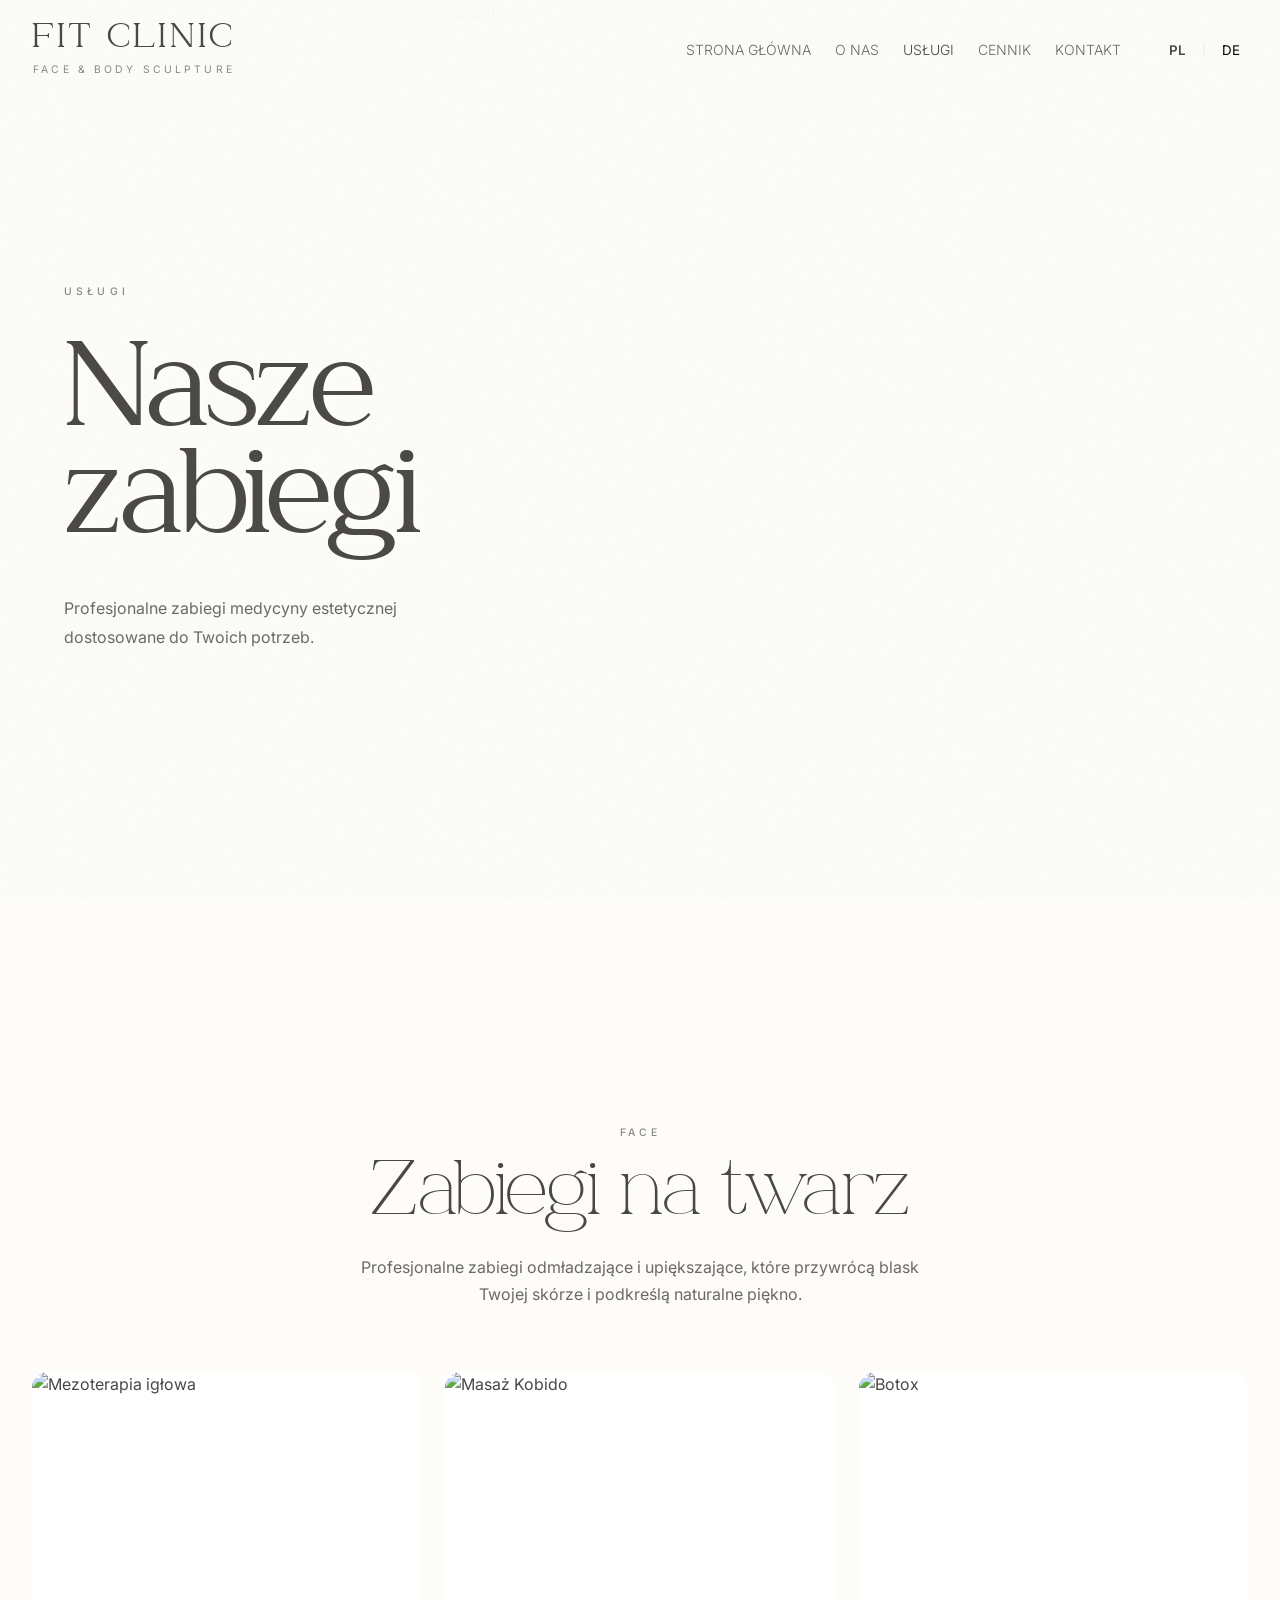
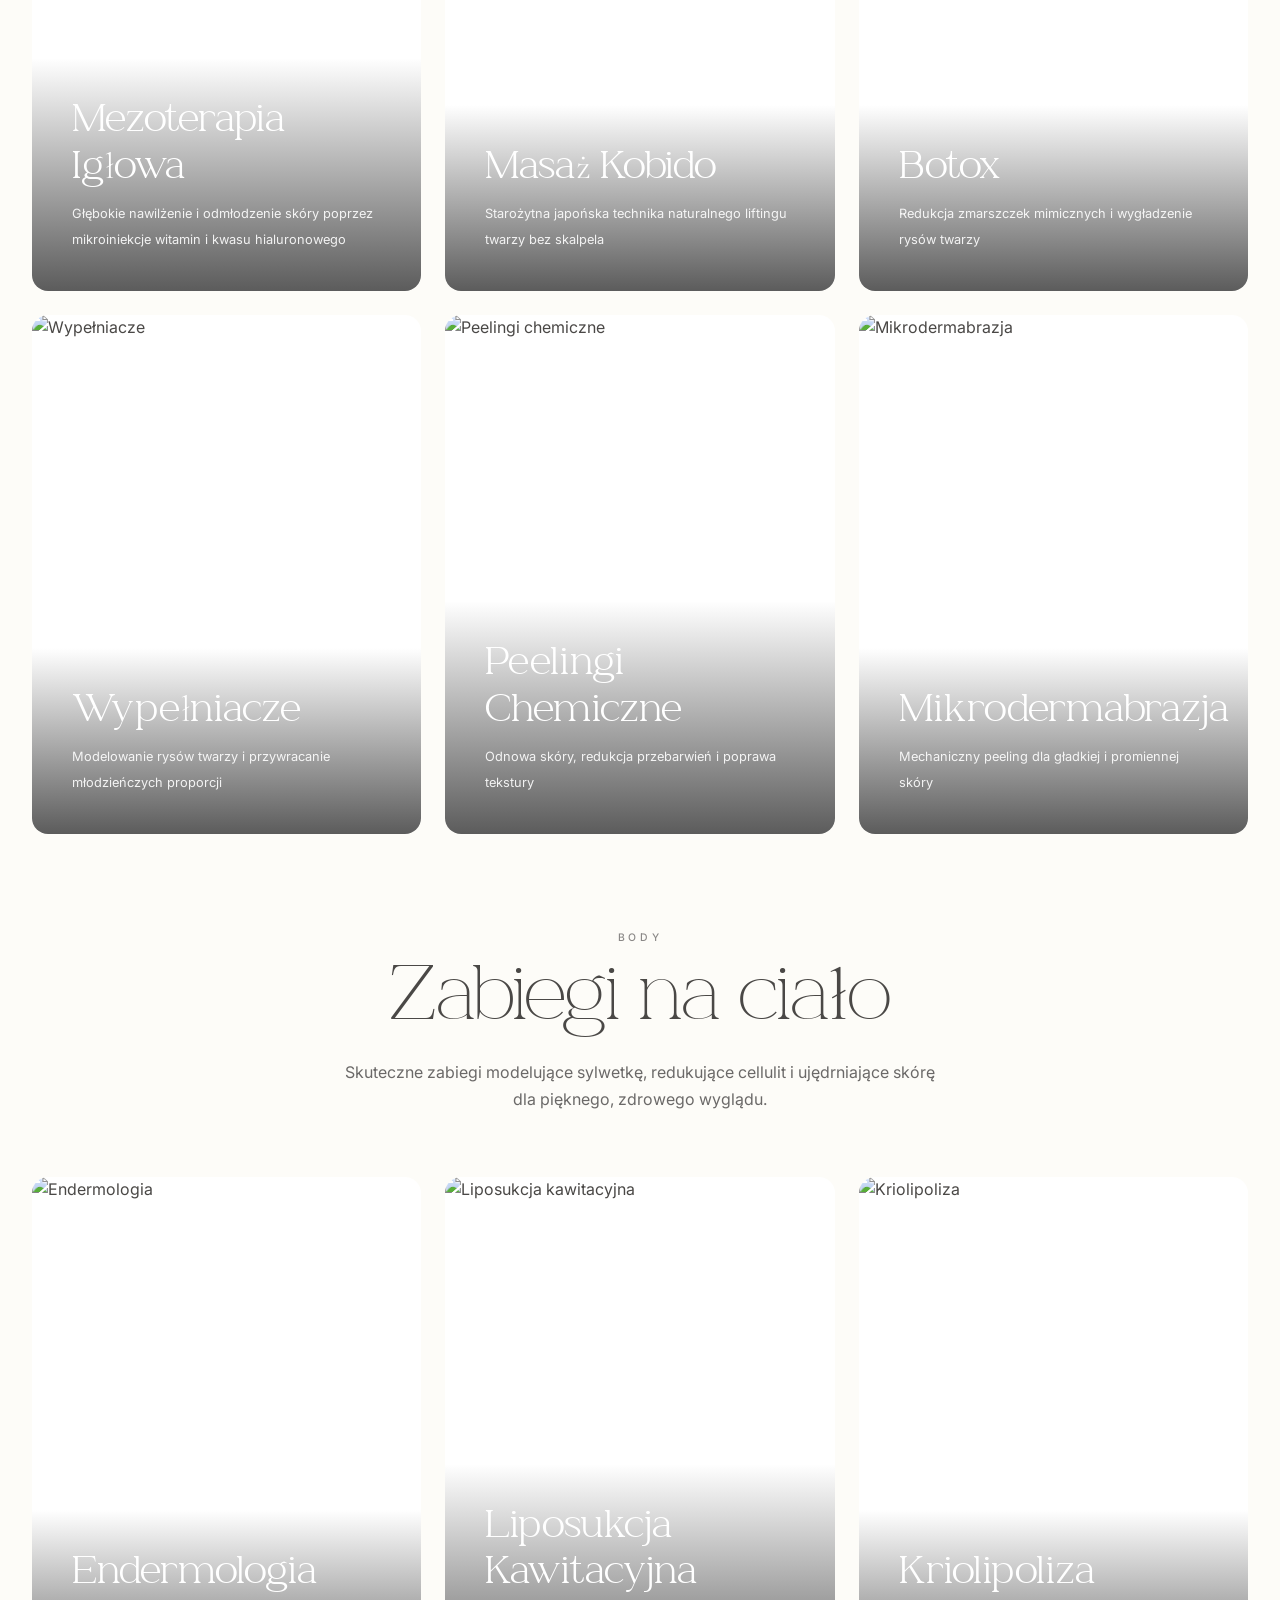
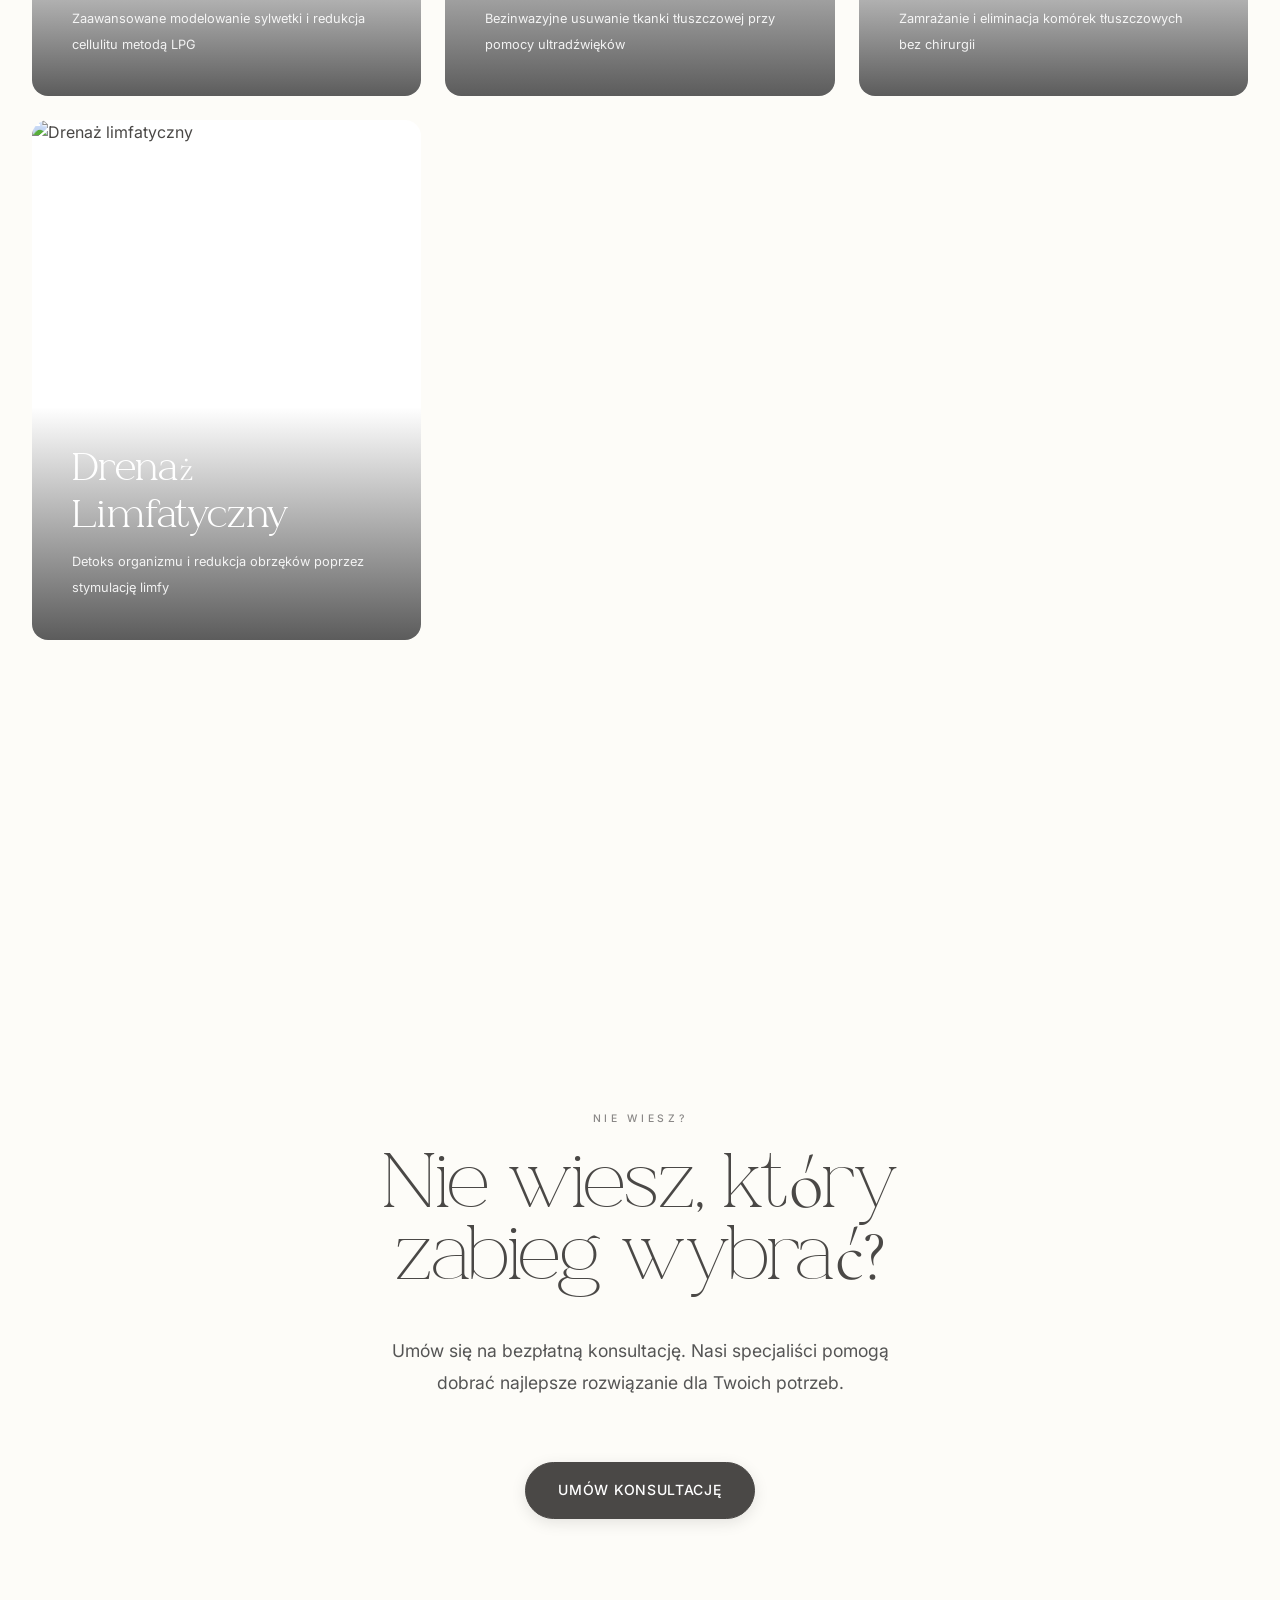
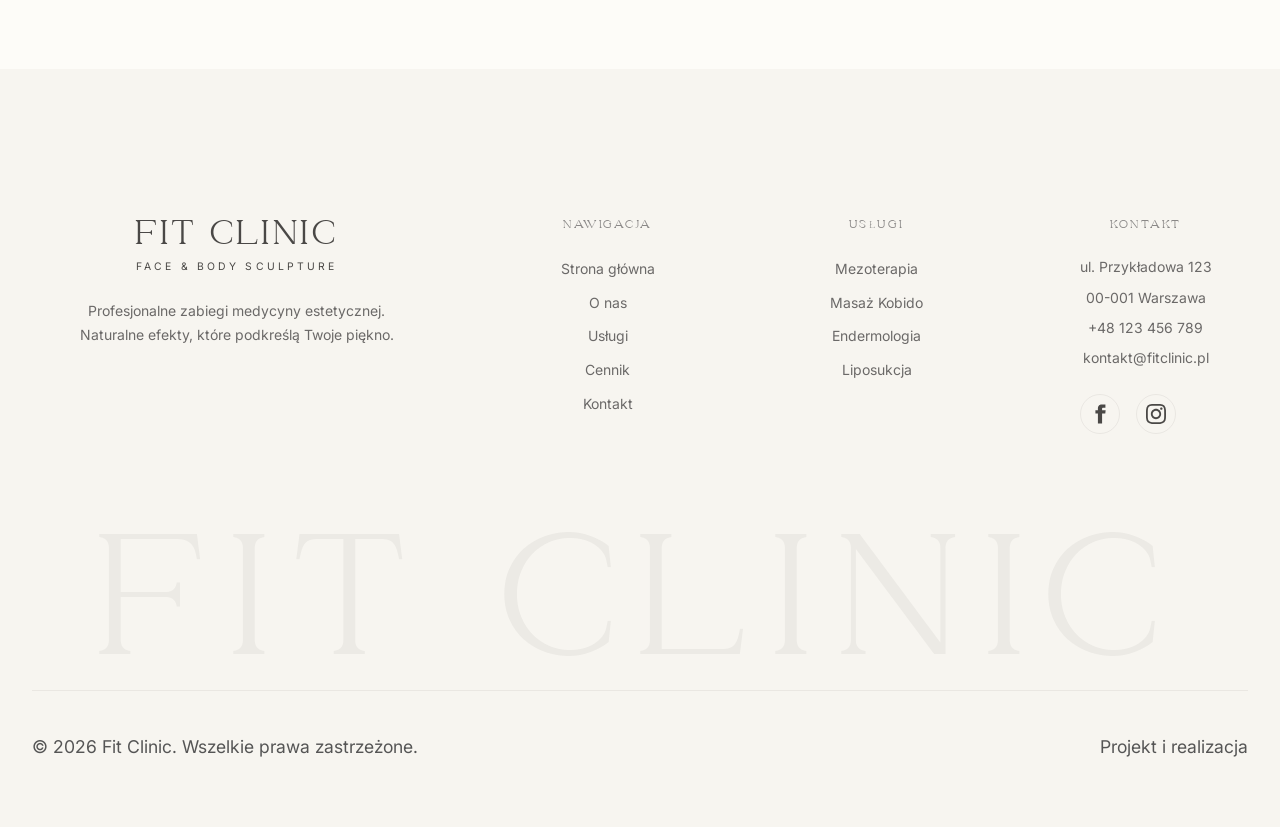
==== commit cfcbd14e: "Add space before br tags for proper mobile display" ====
--- a/pages/uslugi/index.html
+++ b/pages/uslugi/index.html
@@ -76,7 +76,7 @@
             <div class="container">
                 <div class="hero__content" data-animate="fade-up">
                     <span class="hero__eyebrow">Usługi</span>
-                    <h1 class="hero__title display-hero">Nasze<br>zabiegi</h1>
+                    <h1 class="hero__title display-hero">Nasze <br>zabiegi</h1>
                     <p class="hero__desc">Profesjonalne zabiegi medycyny estetycznej dostosowane do Twoich potrzeb.</p>
                 </div>
             </div>
--- a/assets/css/style.css
+++ b/assets/css/style.css
@@ -182,6 +182,7 @@
 html {
     scroll-behavior: smooth;
     font-size: 16px;
+    overflow-x: hidden;
 }
 
 body {
@@ -192,6 +193,8 @@
     background-color: var(--color-ivory);
     -webkit-font-smoothing: antialiased;
     -moz-osx-font-smoothing: grayscale;
+    overflow-x: hidden;
+    position: relative;
 }
 
 img {
@@ -321,6 +324,17 @@
     color: var(--font-h1-color);
 }
 
+/* Mobile: hide br and nowrap */
+@media (max-width: 768px) {
+    .display-hero br {
+        display: none;
+    }
+
+    .display-hero {
+        white-space: nowrap;
+    }
+}
+
 .display-section {
     font-family: var(--font-h1-family);
     font-size: clamp(2.5rem, 6vw, 4.5rem);
@@ -438,7 +452,7 @@
     left: 0;
     right: 0;
     height: var(--header-height);
-    z-index: 1000;
+    z-index: 9999;
     background: transparent;
     backdrop-filter: none;
     -webkit-backdrop-filter: none;
@@ -624,7 +638,7 @@
         width: 100%;
         height: 100%;
         background: linear-gradient(135deg, #1a1a1a 0%, #2d2a28 50%, #1a1a1a 100%);
-        z-index: 1050;
+        z-index: 10000;
         display: flex;
         flex-direction: column;
         justify-content: center;
@@ -1009,24 +1023,9 @@
 
 
 
-/* Floating CTA */
+/* Floating CTA - Hidden */
 .floating-cta {
-    position: fixed;
-    bottom: var(--space-lg);
-    right: var(--space-lg);
-    z-index: 900;
-}
-
-@media (max-width: 768px) {
-    .floating-cta {
-        bottom: var(--space-md);
-        right: var(--space-md);
-        left: var(--space-md);
-    }
-
-    .floating-cta .btn {
-        width: 100%;
-    }
+    display: none;
 }
 
 /* --------------------------------------------------------------------------
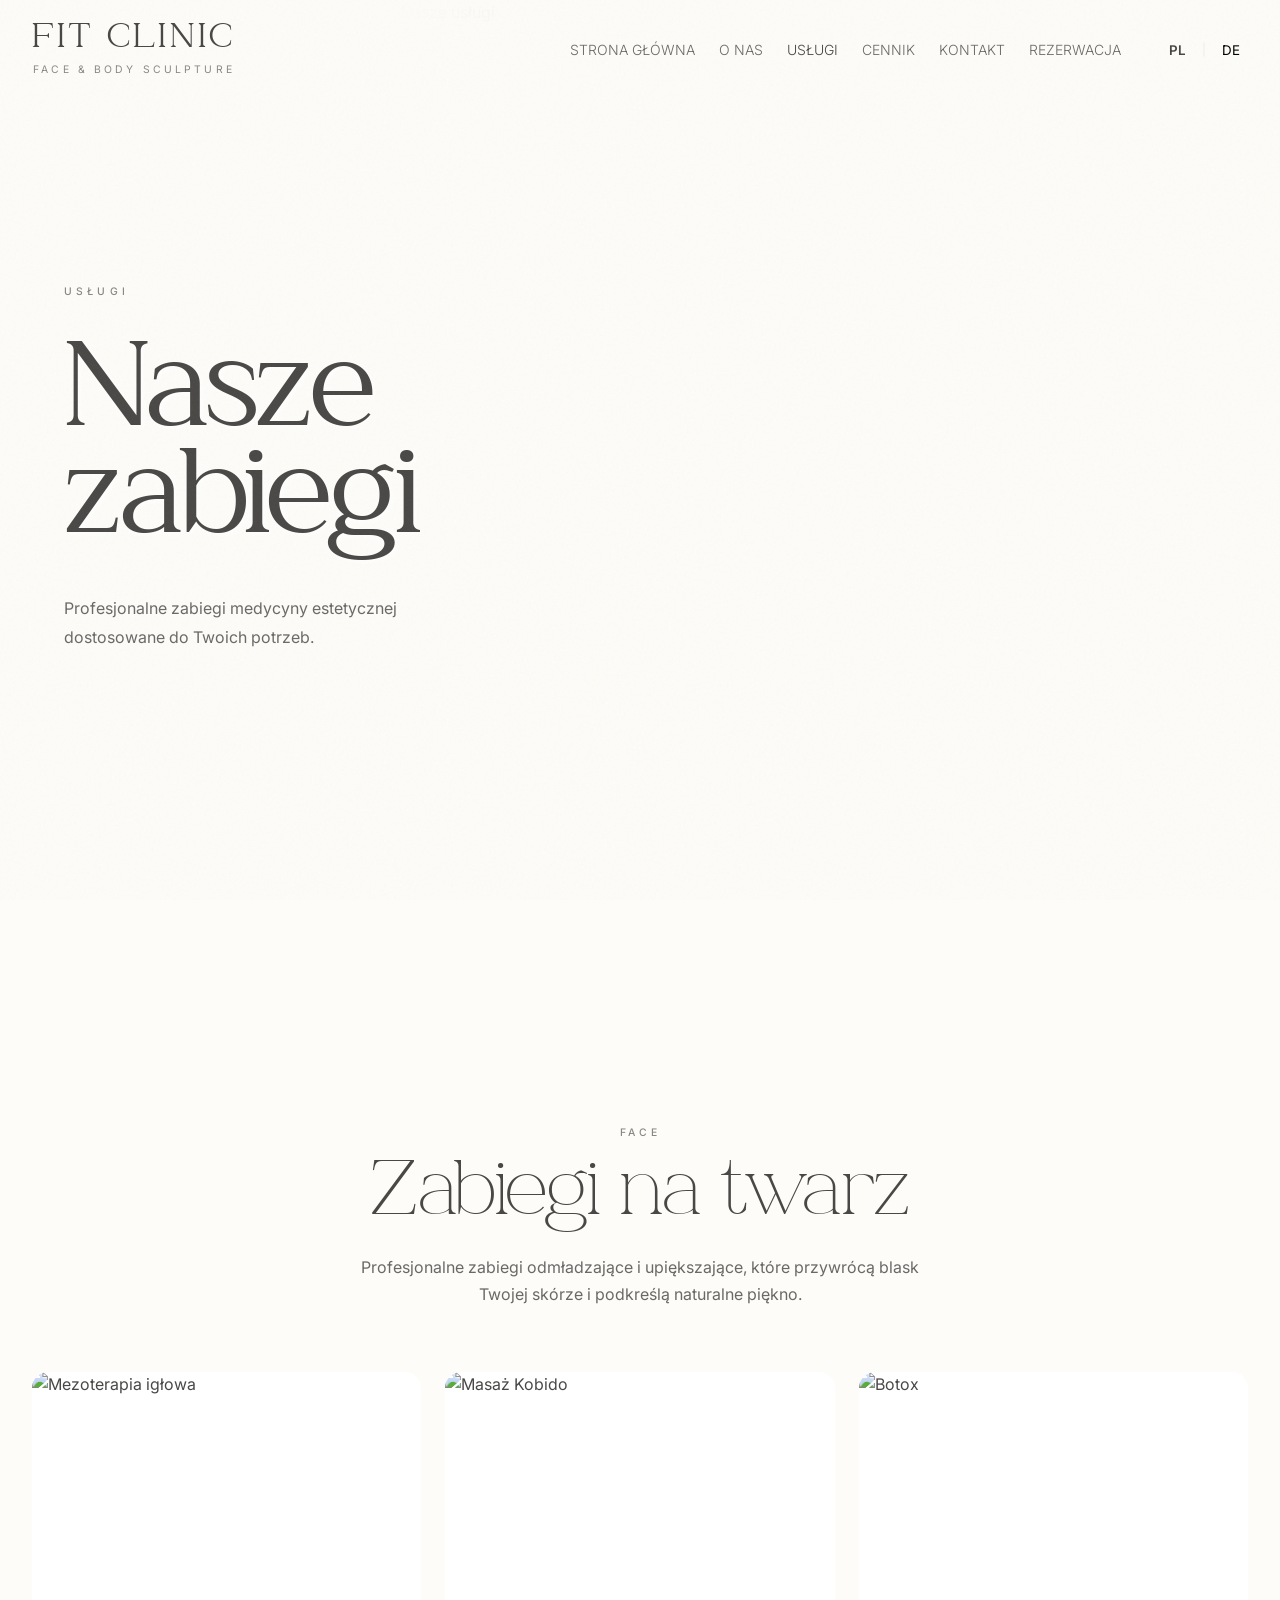
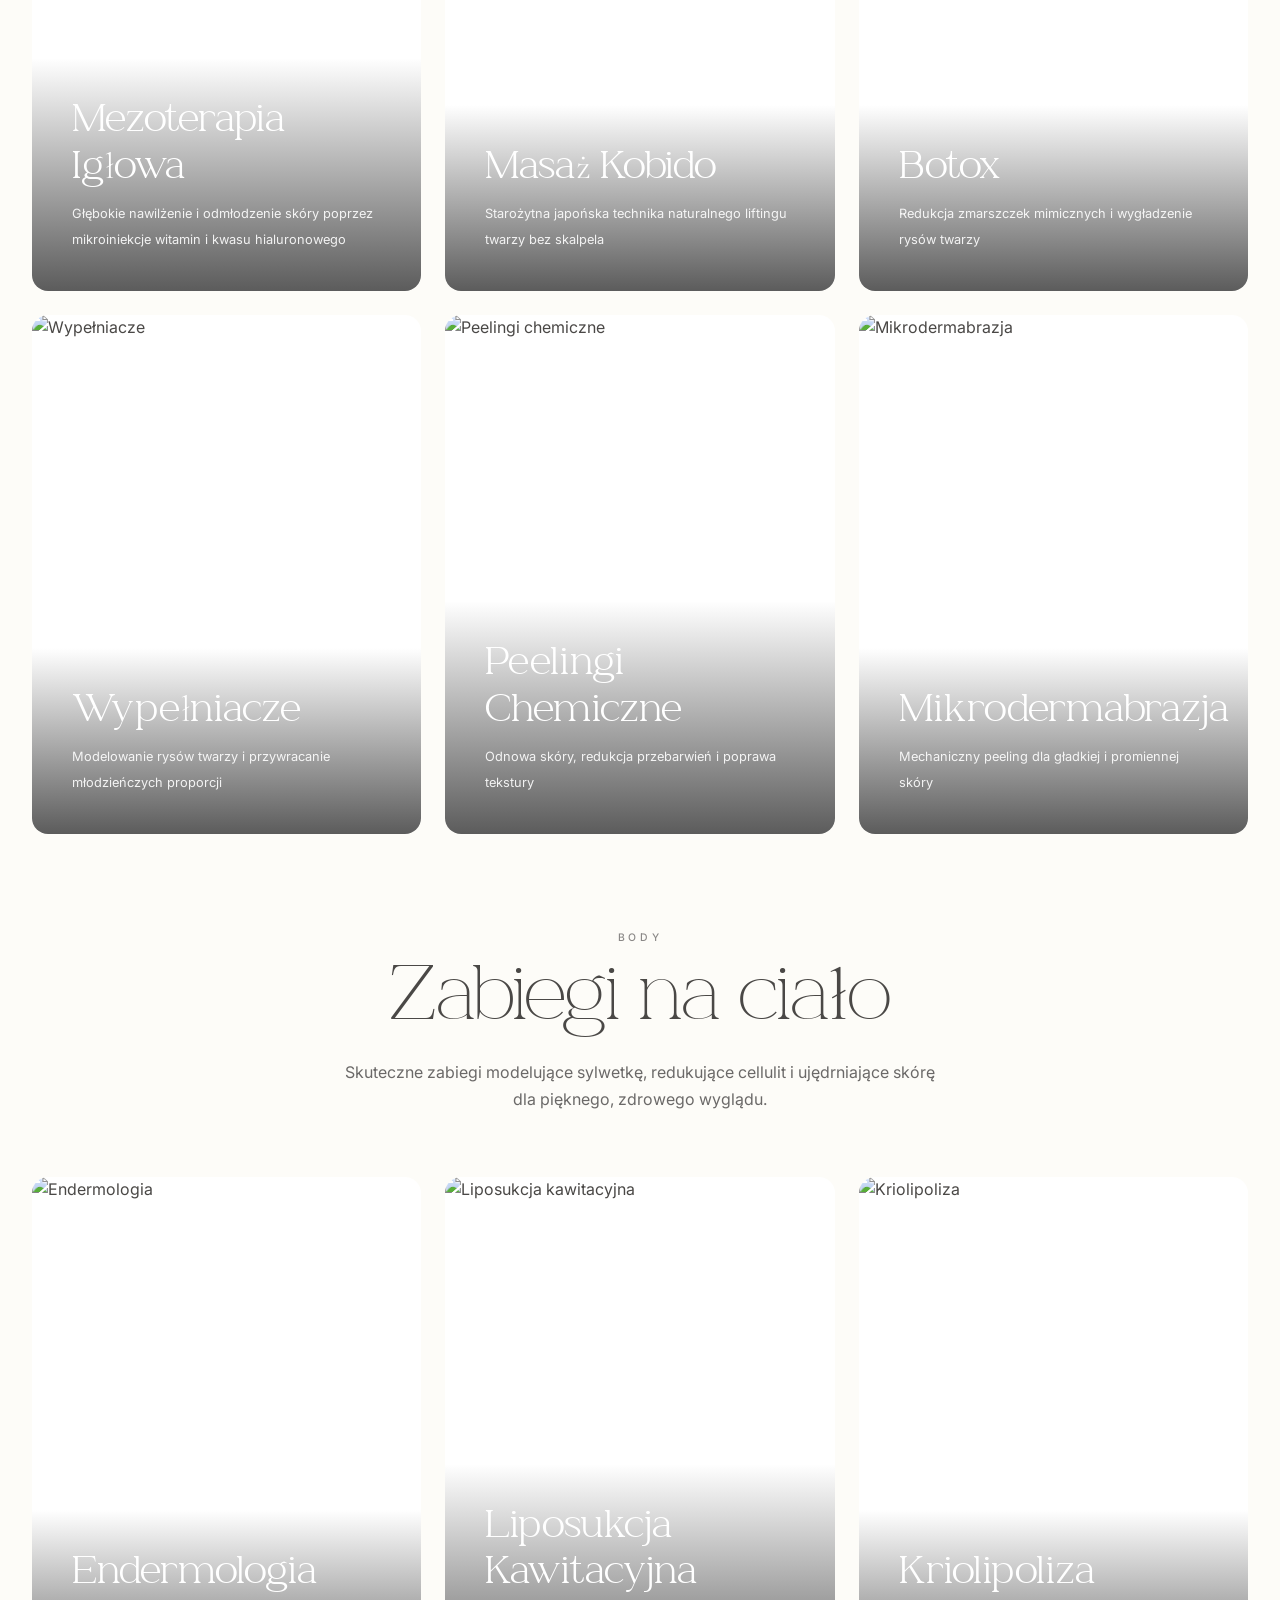
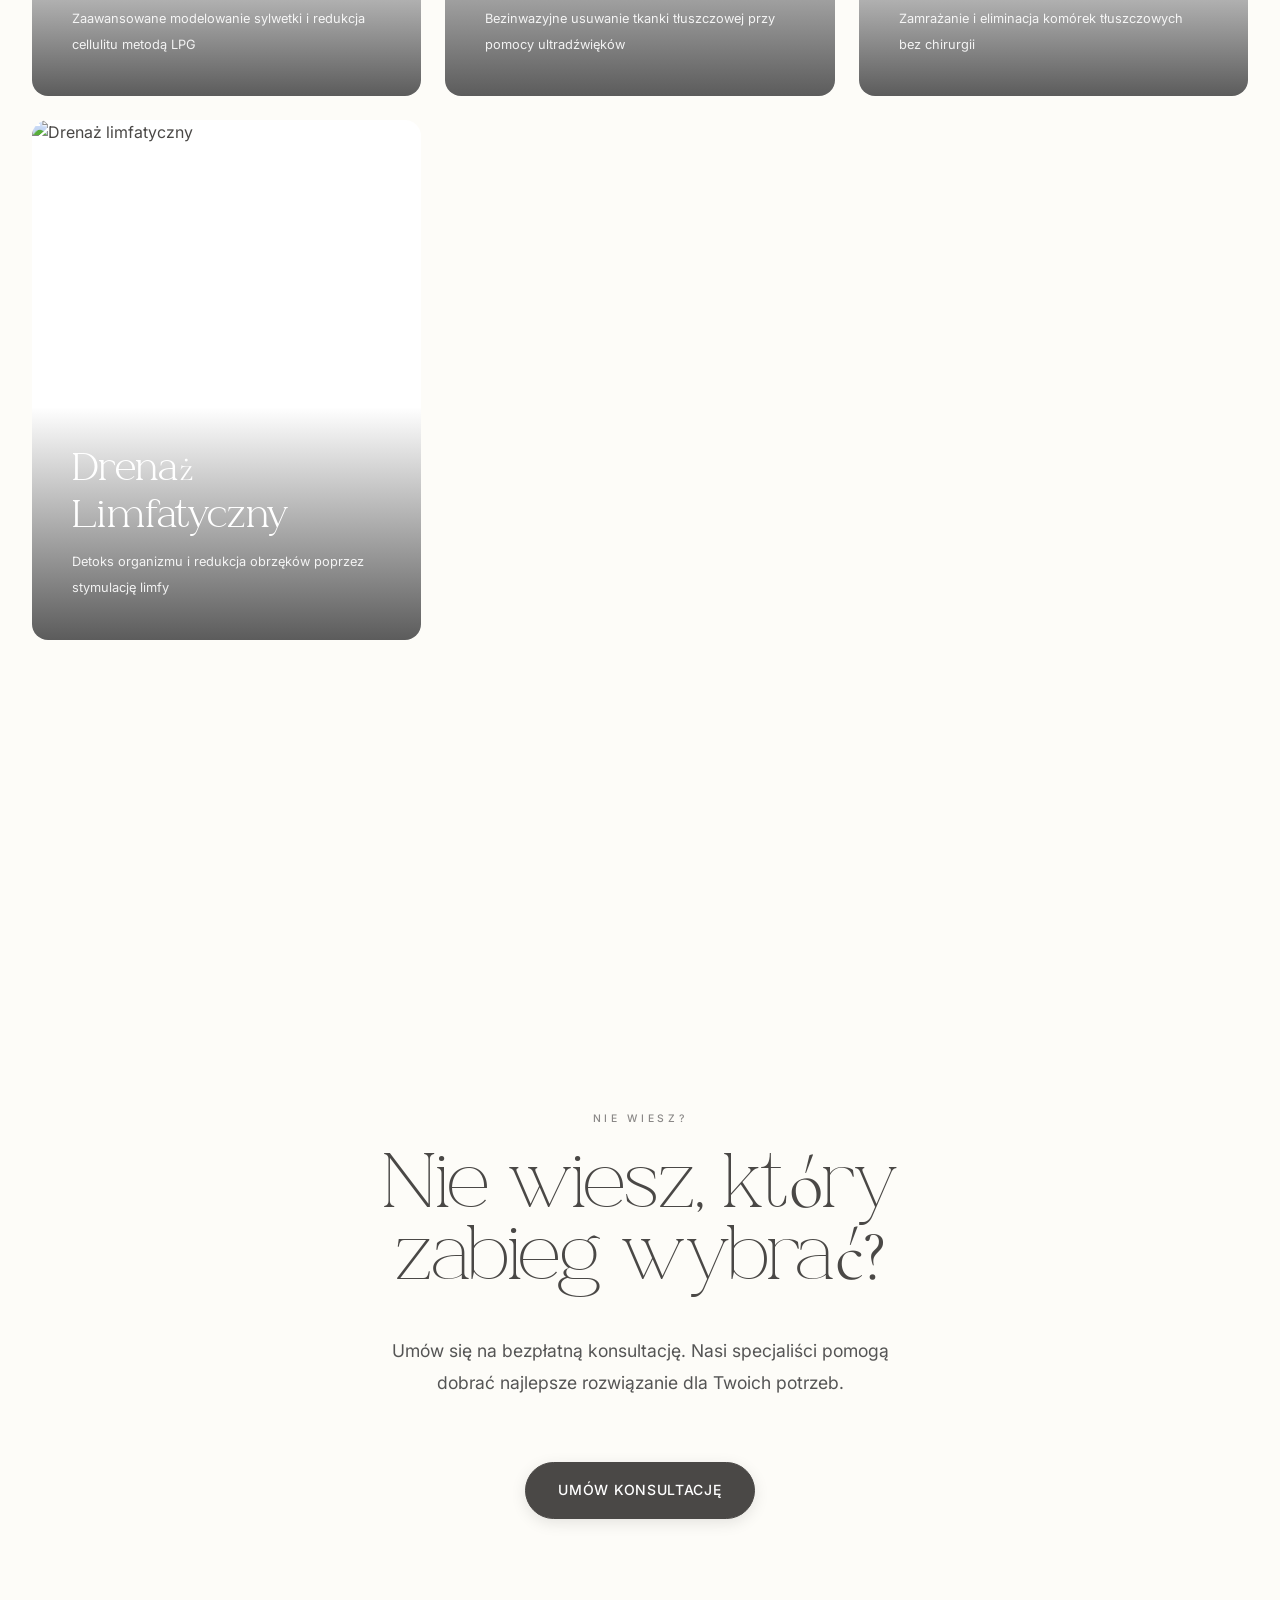
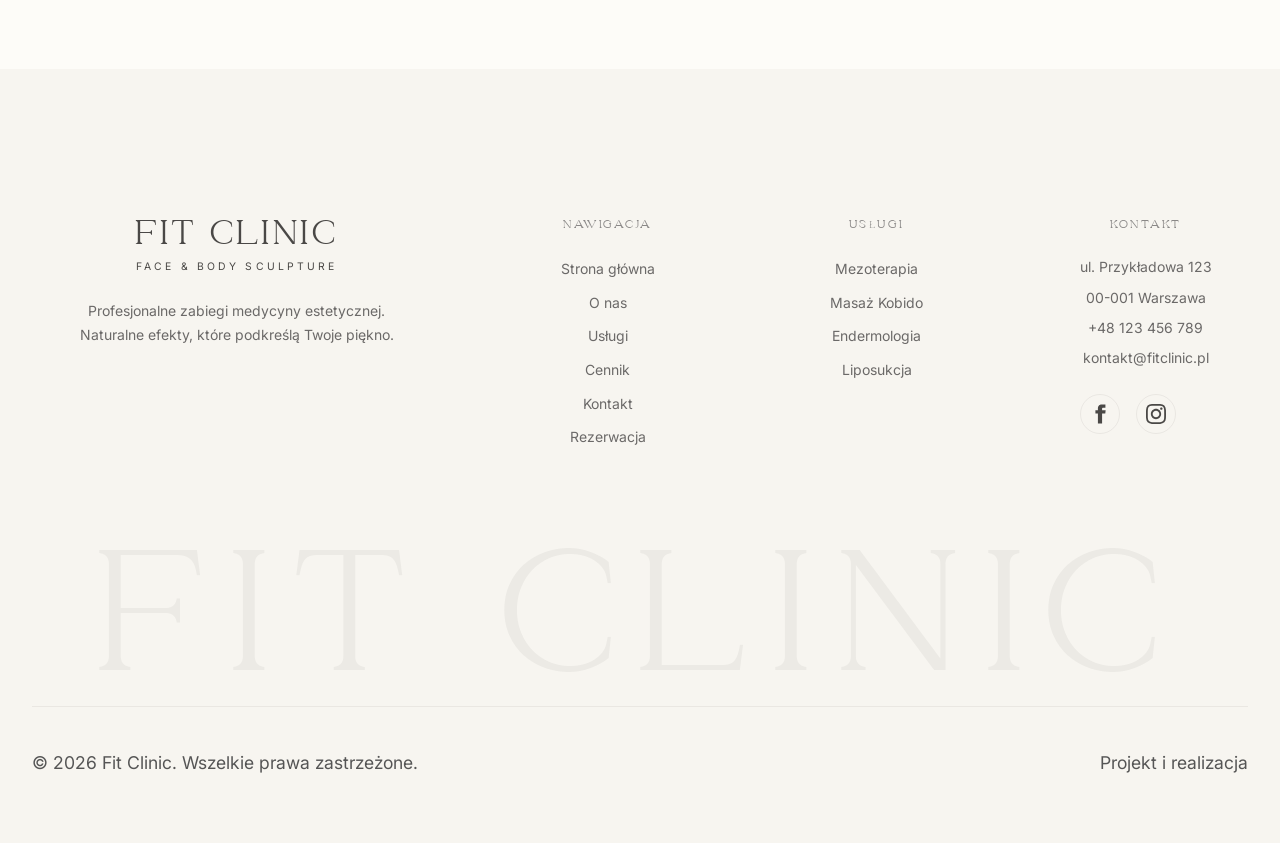
==== commit 12279a5c: "Add Rezerwacja to menu/footer, fix scroll behavior" ====
--- a/pages/uslugi/index.html
+++ b/pages/uslugi/index.html
@@ -44,7 +44,7 @@
                     <li><a href="../o-nas.html" class="nav__link">O nas</a></li>
                     <li><a href="index.html" class="nav__link active">Usługi</a></li>
                     <li><a href="../cennik.html" class="nav__link">Cennik</a></li>
-                    <li><a href="../kontakt.html" class="nav__link">Kontakt</a></li>
+                    <li><a href="../kontakt.html" class="nav__link">Kontakt</a></li><li><a href="../rezerwacja.html" class="nav__link">Rezerwacja</a></li>
                 </ul>
 
                 <!-- CTA Button (visible only in mobile menu) -->
@@ -278,7 +278,7 @@
                         <li><a href="../o-nas.html" class="footer__link">O nas</a></li>
                         <li><a href="index.html" class="footer__link">Usługi</a></li>
                         <li><a href="../cennik.html" class="footer__link">Cennik</a></li>
-                        <li><a href="../kontakt.html" class="footer__link">Kontakt</a></li>
+                        <li><a href="../kontakt.html" class="footer__link">Kontakt</a></li><li><a href="../rezerwacja.html" class="footer__link">Rezerwacja</a></li>
                     </ul>
                 </div>
 
--- a/assets/css/style.css
+++ b/assets/css/style.css
@@ -2914,15 +2914,15 @@
 }
 
 .booking-step__number {
-    width: 48px;
-    height: 48px;
+    width: 70px;
+    height: 70px;
     border-radius: 50%;
     border: 2px solid var(--color-text);
     display: flex;
     align-items: center;
     justify-content: center;
     font-family: var(--font-display);
-    font-size: 1.25rem;
+    font-size: 1.75rem;
     font-weight: 500;
 }
 
@@ -2932,9 +2932,10 @@
 }
 
 .booking-step__label {
-    font-size: 0.7rem;
+    font-size: 0.9rem;
     text-transform: uppercase;
     letter-spacing: 0.15em;
+    margin-top: 0.5rem;
 }
 
 /* Booking Panels */
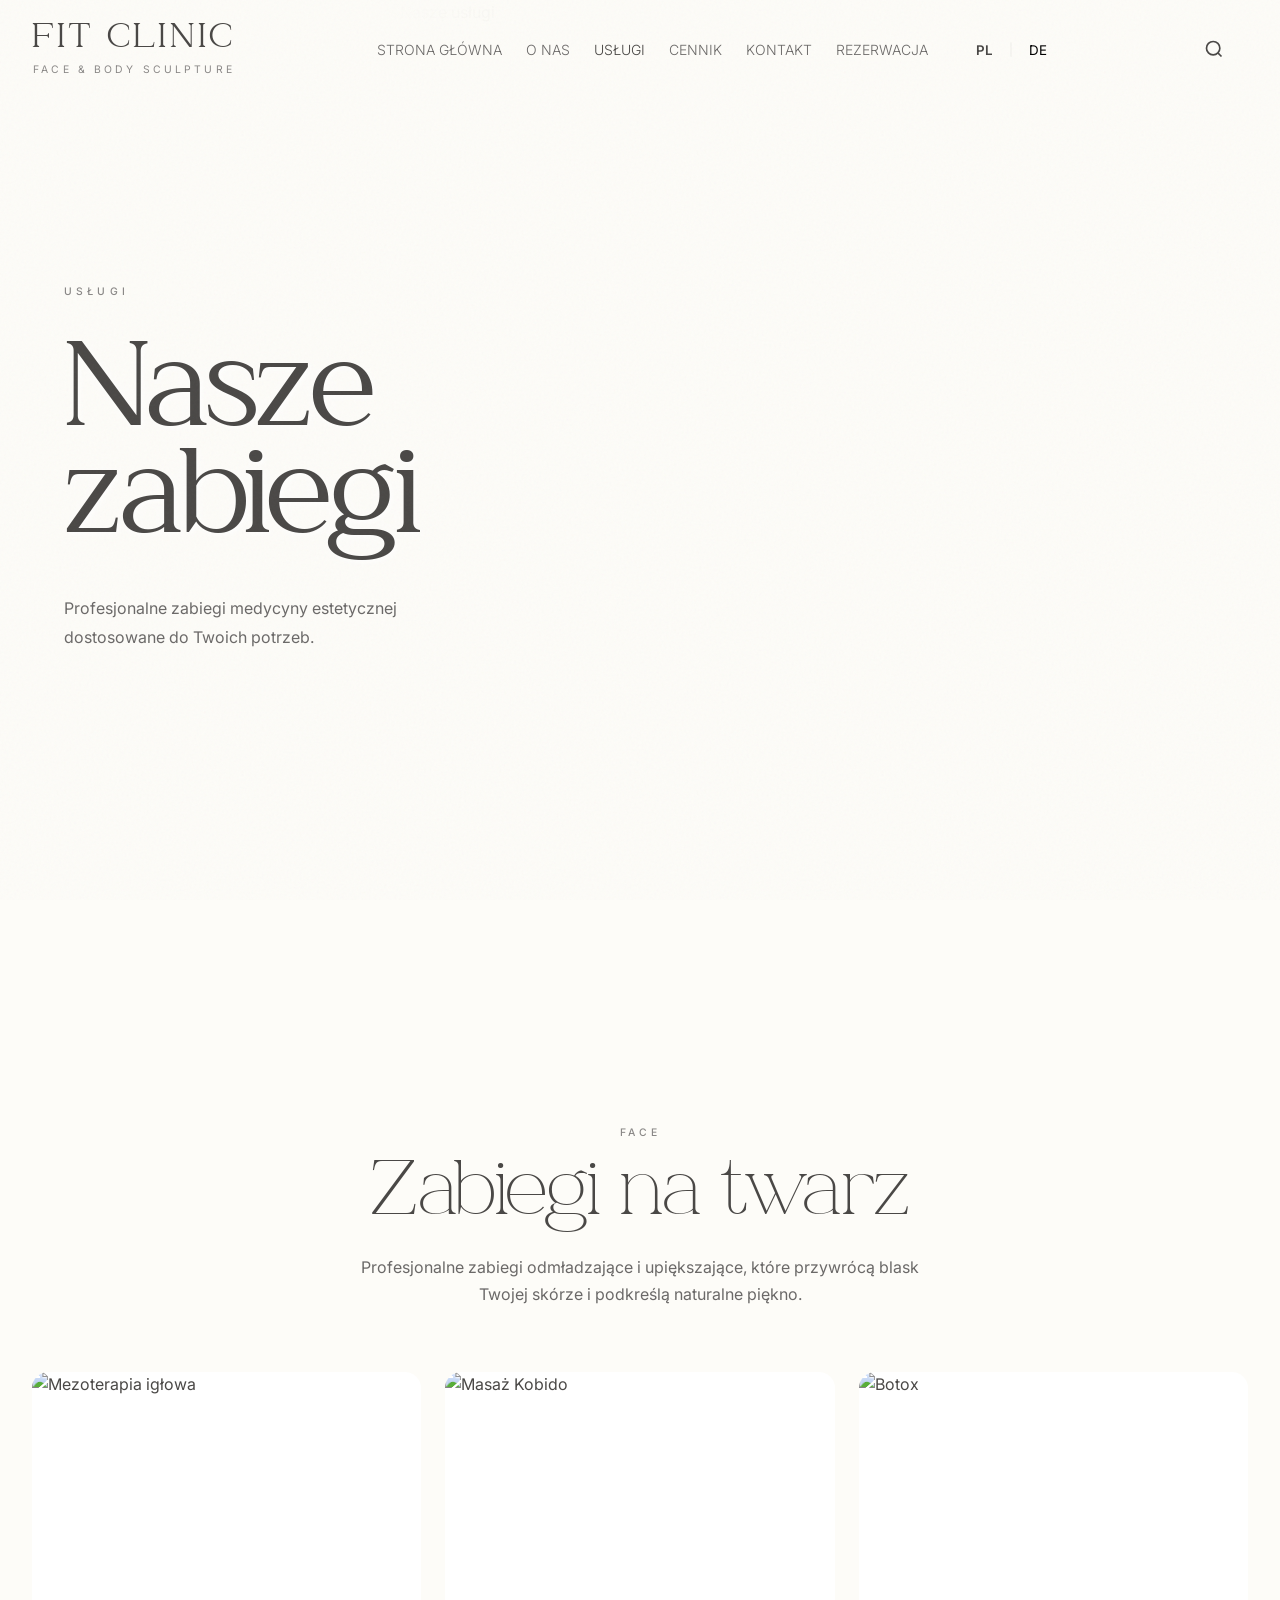
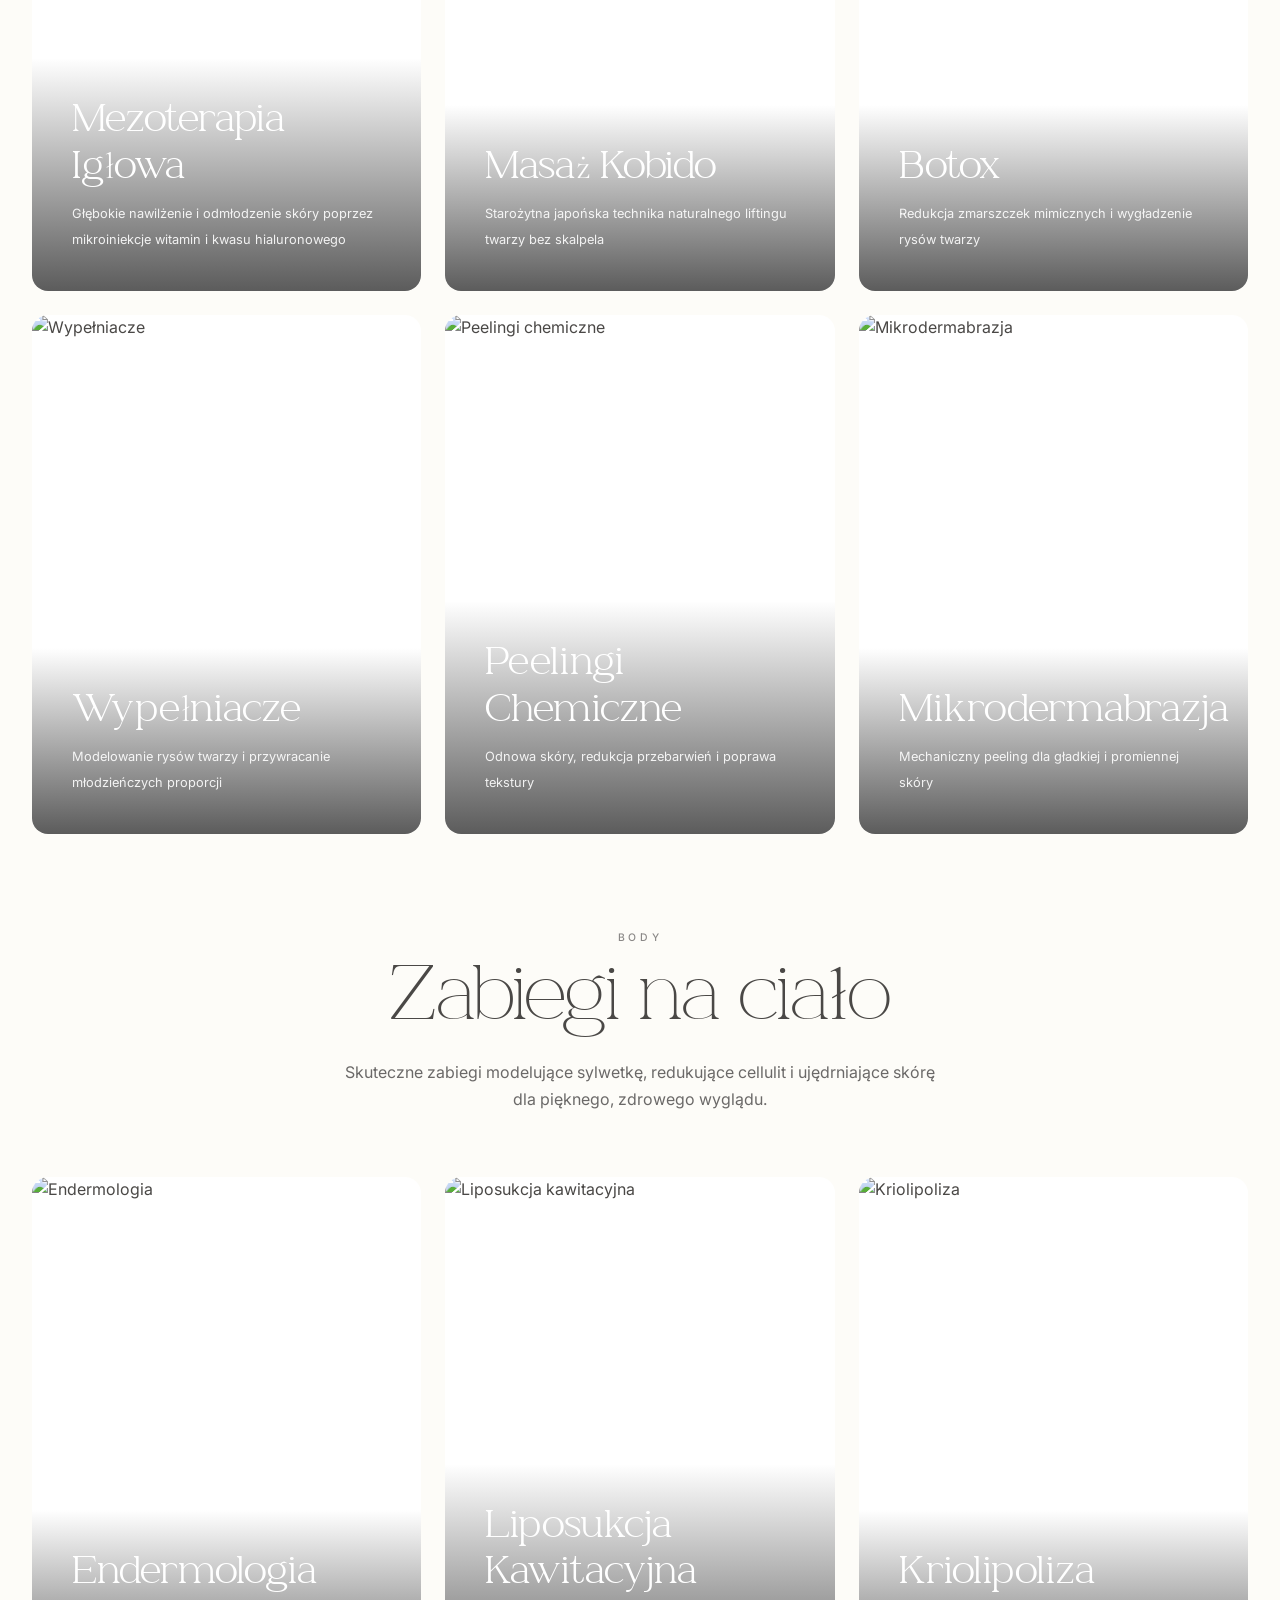
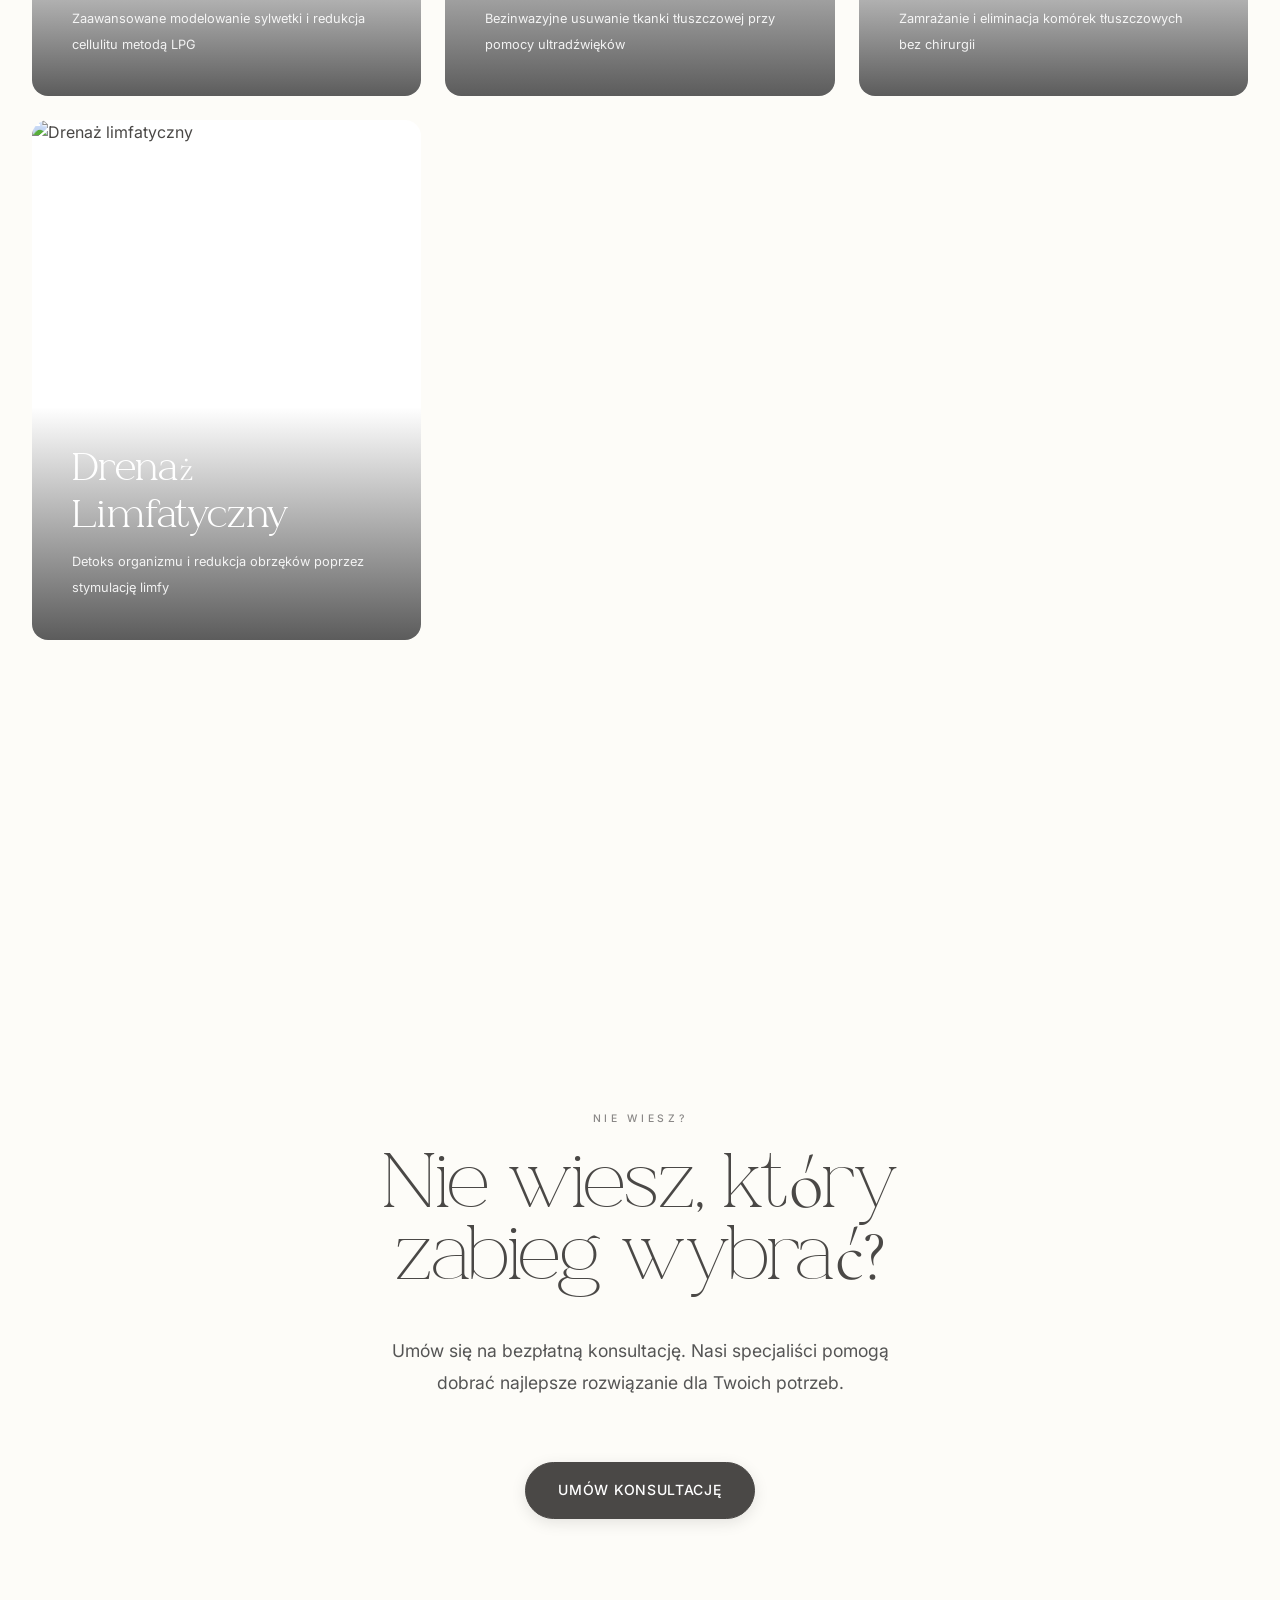
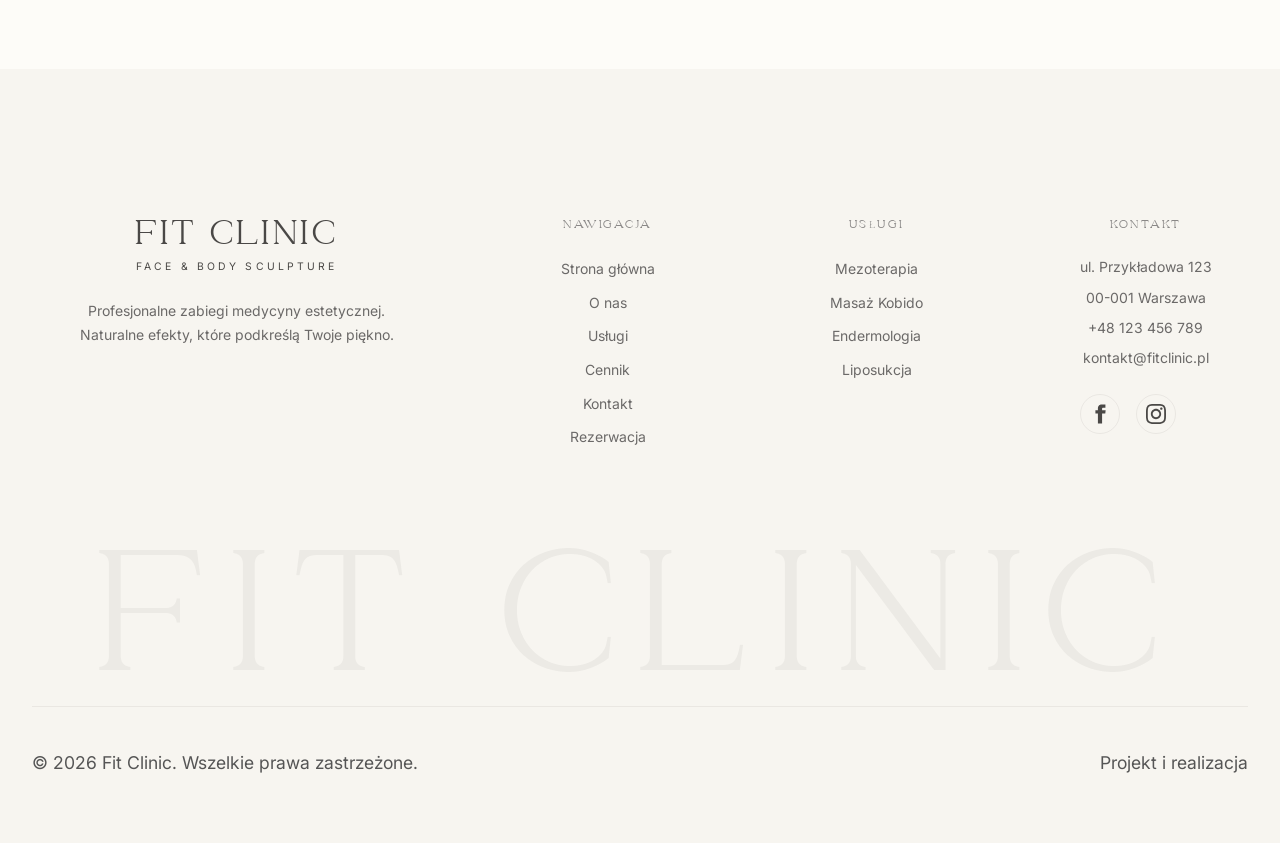
==== commit ab44a06b: "Add site search functionality with Ctrl+K shortcut" ====
--- a/pages/uslugi/index.html
+++ b/pages/uslugi/index.html
@@ -328,6 +328,7 @@
 
     <!-- Scripts -->
     <script src="../../assets/js/main.js"></script>
+    <script src="../../assets/js/search.js"></script>
     <script src="../../assets/js/scroll.js"></script>
 </body>
 
--- a/assets/css/style.css
+++ b/assets/css/style.css
@@ -4126,4 +4126,147 @@
 
 .btn--pill::before {
     display: none;
-}+}
+/* --------------------------------------------------------------------------
+   Search Modal
+   -------------------------------------------------------------------------- */
+.search-trigger {
+    background: transparent;
+    border: none;
+    cursor: pointer;
+    padding: 0.5rem;
+    color: var(--color-text);
+    transition: opacity var(--transition-base);
+    margin-right: 1rem;
+}
+
+.search-trigger:hover {
+    opacity: 0.7;
+}
+
+.search-modal {
+    position: fixed;
+    top: 0;
+    left: 0;
+    width: 100%;
+    height: 100%;
+    z-index: 20000;
+    opacity: 0;
+    visibility: hidden;
+    transition: opacity 0.3s ease, visibility 0.3s ease;
+}
+
+.search-modal.active {
+    opacity: 1;
+    visibility: visible;
+}
+
+.search-modal__backdrop {
+    position: absolute;
+    top: 0;
+    left: 0;
+    width: 100%;
+    height: 100%;
+    background: rgba(0, 0, 0, 0.6);
+    backdrop-filter: blur(4px);
+}
+
+.search-modal__content {
+    position: relative;
+    max-width: 600px;
+    margin: 10vh auto;
+    background: var(--color-bg);
+    border-radius: 16px;
+    box-shadow: 0 25px 50px -12px rgba(0, 0, 0, 0.25);
+    overflow: hidden;
+}
+
+.search-modal__header {
+    padding: 1rem;
+    border-bottom: 1px solid var(--color-text-muted);
+}
+
+.search-modal__input-wrapper {
+    display: flex;
+    align-items: center;
+    gap: 0.75rem;
+}
+
+.search-modal__icon {
+    color: var(--color-text-muted);
+    flex-shrink: 0;
+}
+
+.search-modal__input {
+    flex: 1;
+    border: none;
+    background: transparent;
+    font-size: 1.125rem;
+    color: var(--color-text);
+    outline: none;
+}
+
+.search-modal__input::placeholder {
+    color: var(--color-text-muted);
+}
+
+.search-modal__close {
+    background: transparent;
+    border: none;
+    cursor: pointer;
+    padding: 0.5rem;
+    color: var(--color-text-muted);
+    transition: color var(--transition-base);
+}
+
+.search-modal__close:hover {
+    color: var(--color-text);
+}
+
+.search-modal__results {
+    max-height: 400px;
+    overflow-y: auto;
+    padding: 1rem;
+}
+
+.search-modal__hint,
+.search-modal__no-results {
+    text-align: center;
+    color: var(--color-text-muted);
+    padding: 2rem;
+}
+
+.search-result {
+    display: block;
+    padding: 1rem;
+    border-radius: 8px;
+    text-decoration: none;
+    color: var(--color-text);
+    transition: background var(--transition-base);
+}
+
+.search-result:hover {
+    background: var(--color-powder-pink-bg);
+}
+
+.search-result__title {
+    font-weight: 500;
+    margin-bottom: 0.25rem;
+}
+
+.search-result__desc {
+    font-size: 0.875rem;
+    color: var(--color-text-muted);
+}
+
+.search-result mark {
+    background: var(--color-powder-pink-accent);
+    color: var(--color-text);
+    padding: 0 2px;
+    border-radius: 2px;
+}
+
+/* Header scrolled - search trigger dark */
+.header--scrolled .search-trigger {
+    color: var(--color-text);
+}
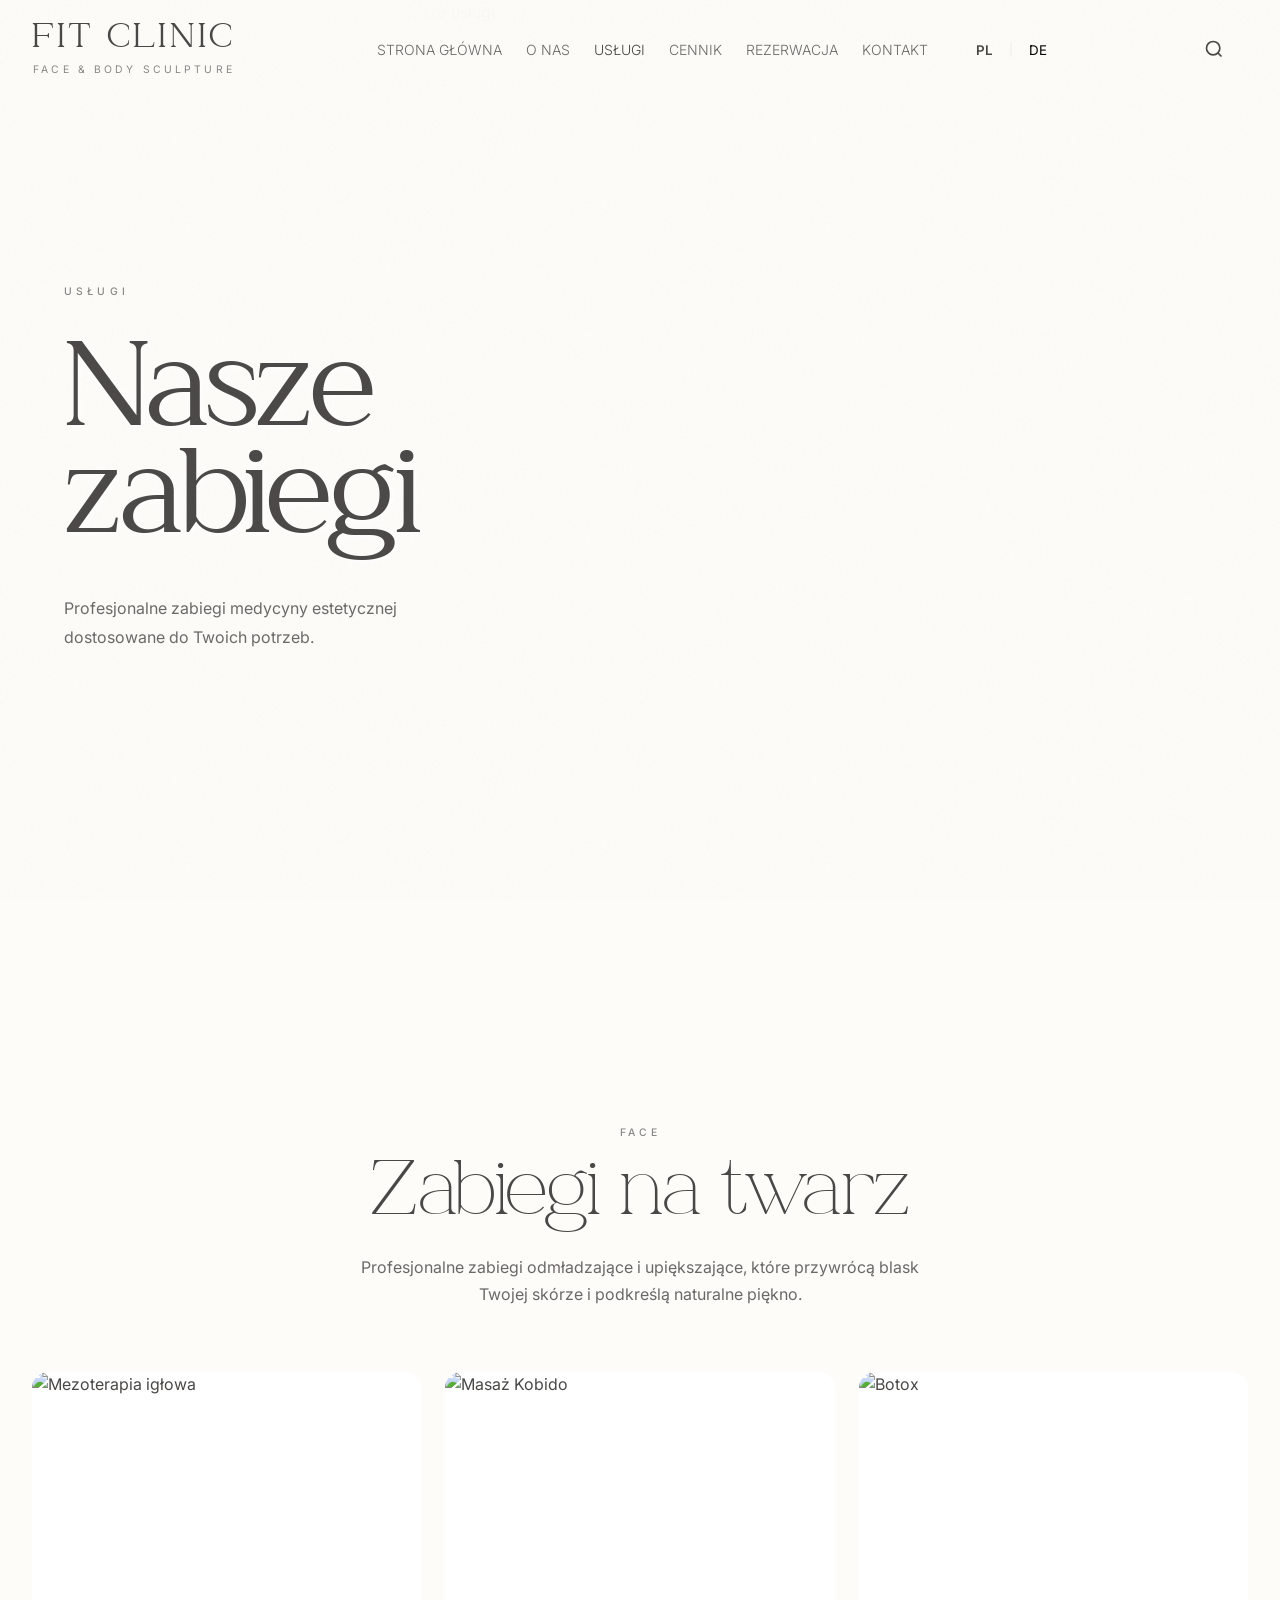
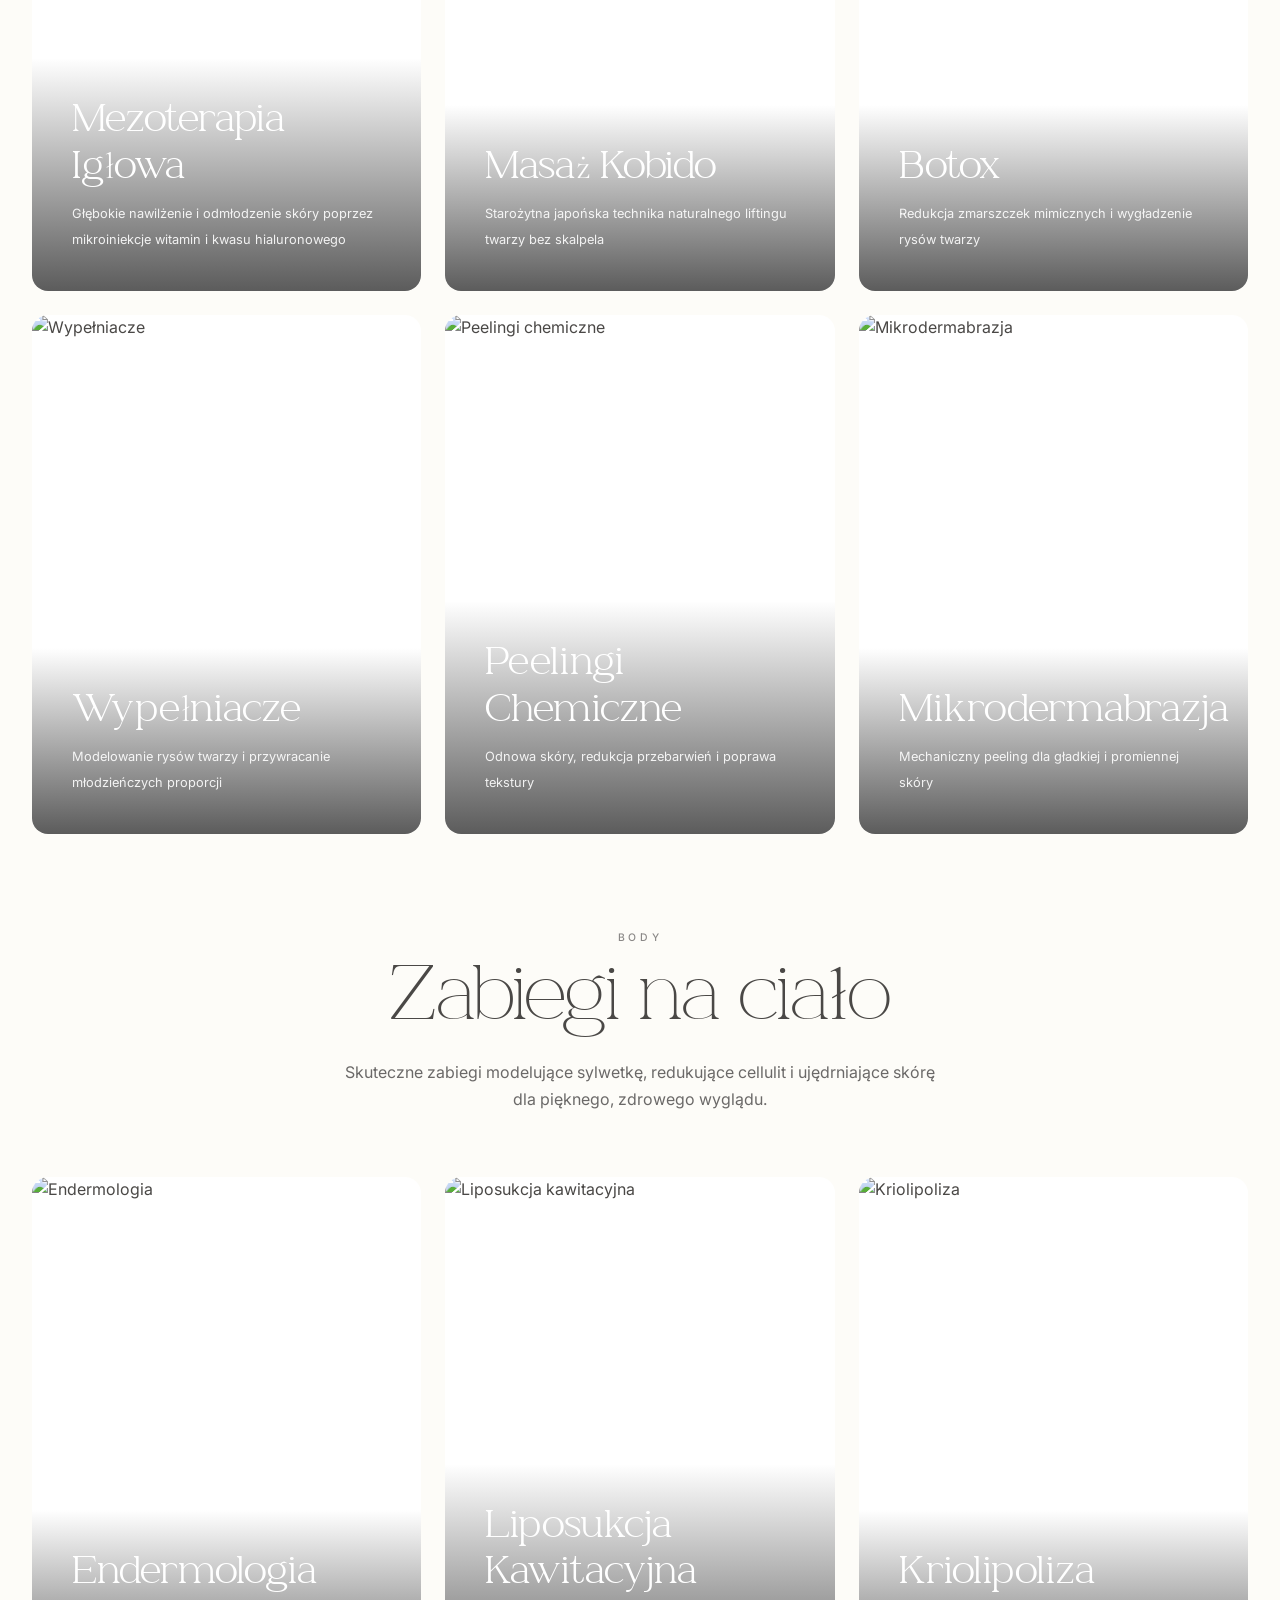
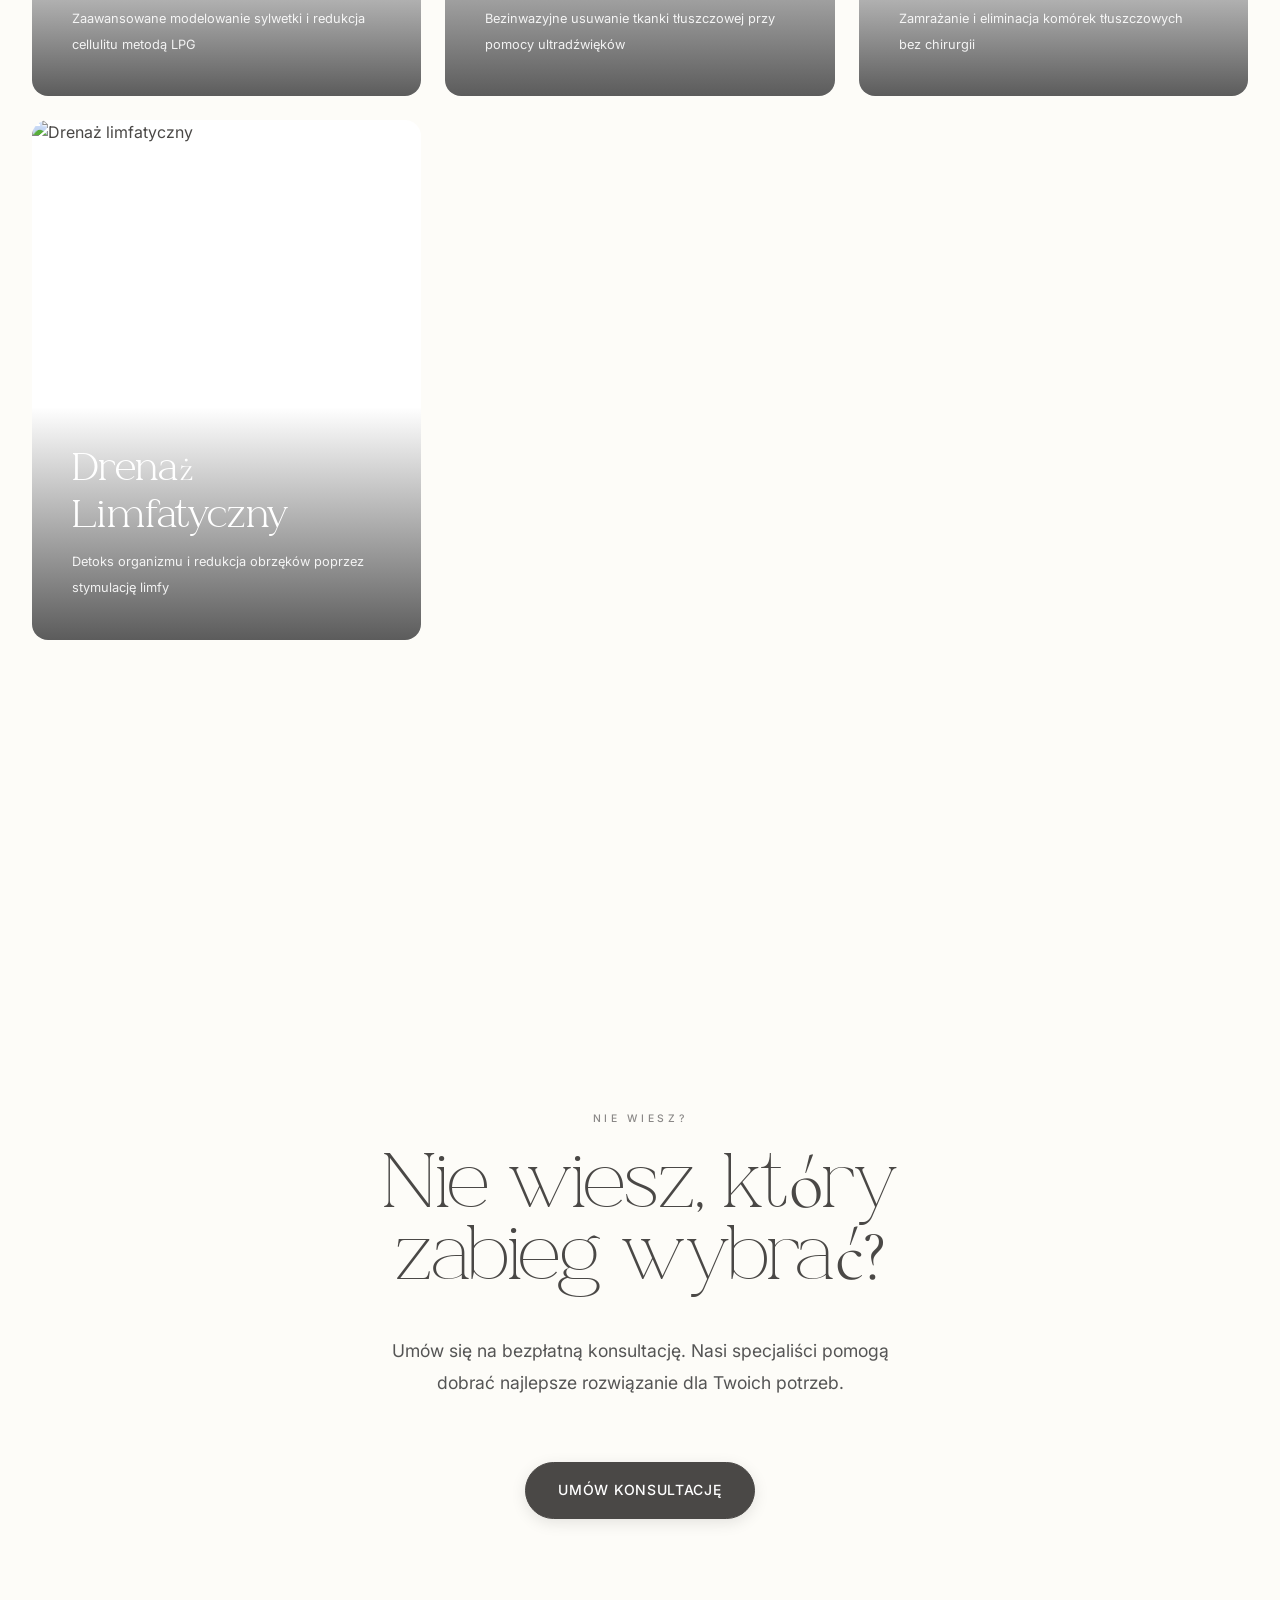
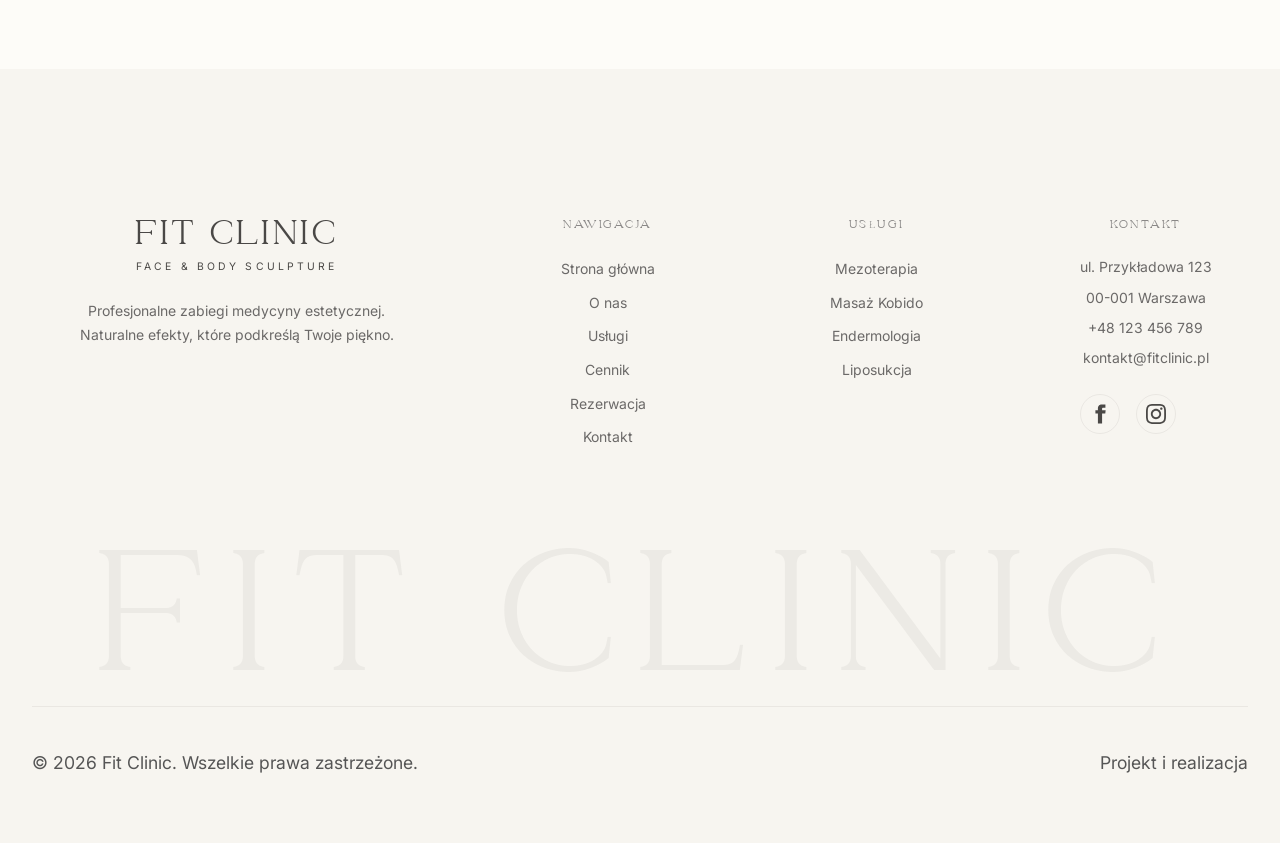
==== commit 7376d951: "Fix menu order: Kontakt as last item" ====
--- a/pages/uslugi/index.html
+++ b/pages/uslugi/index.html
@@ -44,7 +44,7 @@
                     <li><a href="../o-nas.html" class="nav__link">O nas</a></li>
                     <li><a href="index.html" class="nav__link active">Usługi</a></li>
                     <li><a href="../cennik.html" class="nav__link">Cennik</a></li>
-                    <li><a href="../kontakt.html" class="nav__link">Kontakt</a></li><li><a href="../rezerwacja.html" class="nav__link">Rezerwacja</a></li>
+                    <li><a href="../rezerwacja.html" class="nav__link">Rezerwacja</a></li><li><a href="../kontakt.html" class="nav__link">Kontakt</a></li>
                 </ul>
 
                 <!-- CTA Button (visible only in mobile menu) -->
@@ -278,7 +278,7 @@
                         <li><a href="../o-nas.html" class="footer__link">O nas</a></li>
                         <li><a href="index.html" class="footer__link">Usługi</a></li>
                         <li><a href="../cennik.html" class="footer__link">Cennik</a></li>
-                        <li><a href="../kontakt.html" class="footer__link">Kontakt</a></li><li><a href="../rezerwacja.html" class="footer__link">Rezerwacja</a></li>
+                        <li><a href="../rezerwacja.html" class="footer__link">Rezerwacja</a></li><li><a href="../kontakt.html" class="footer__link">Kontakt</a></li>
                     </ul>
                 </div>
 
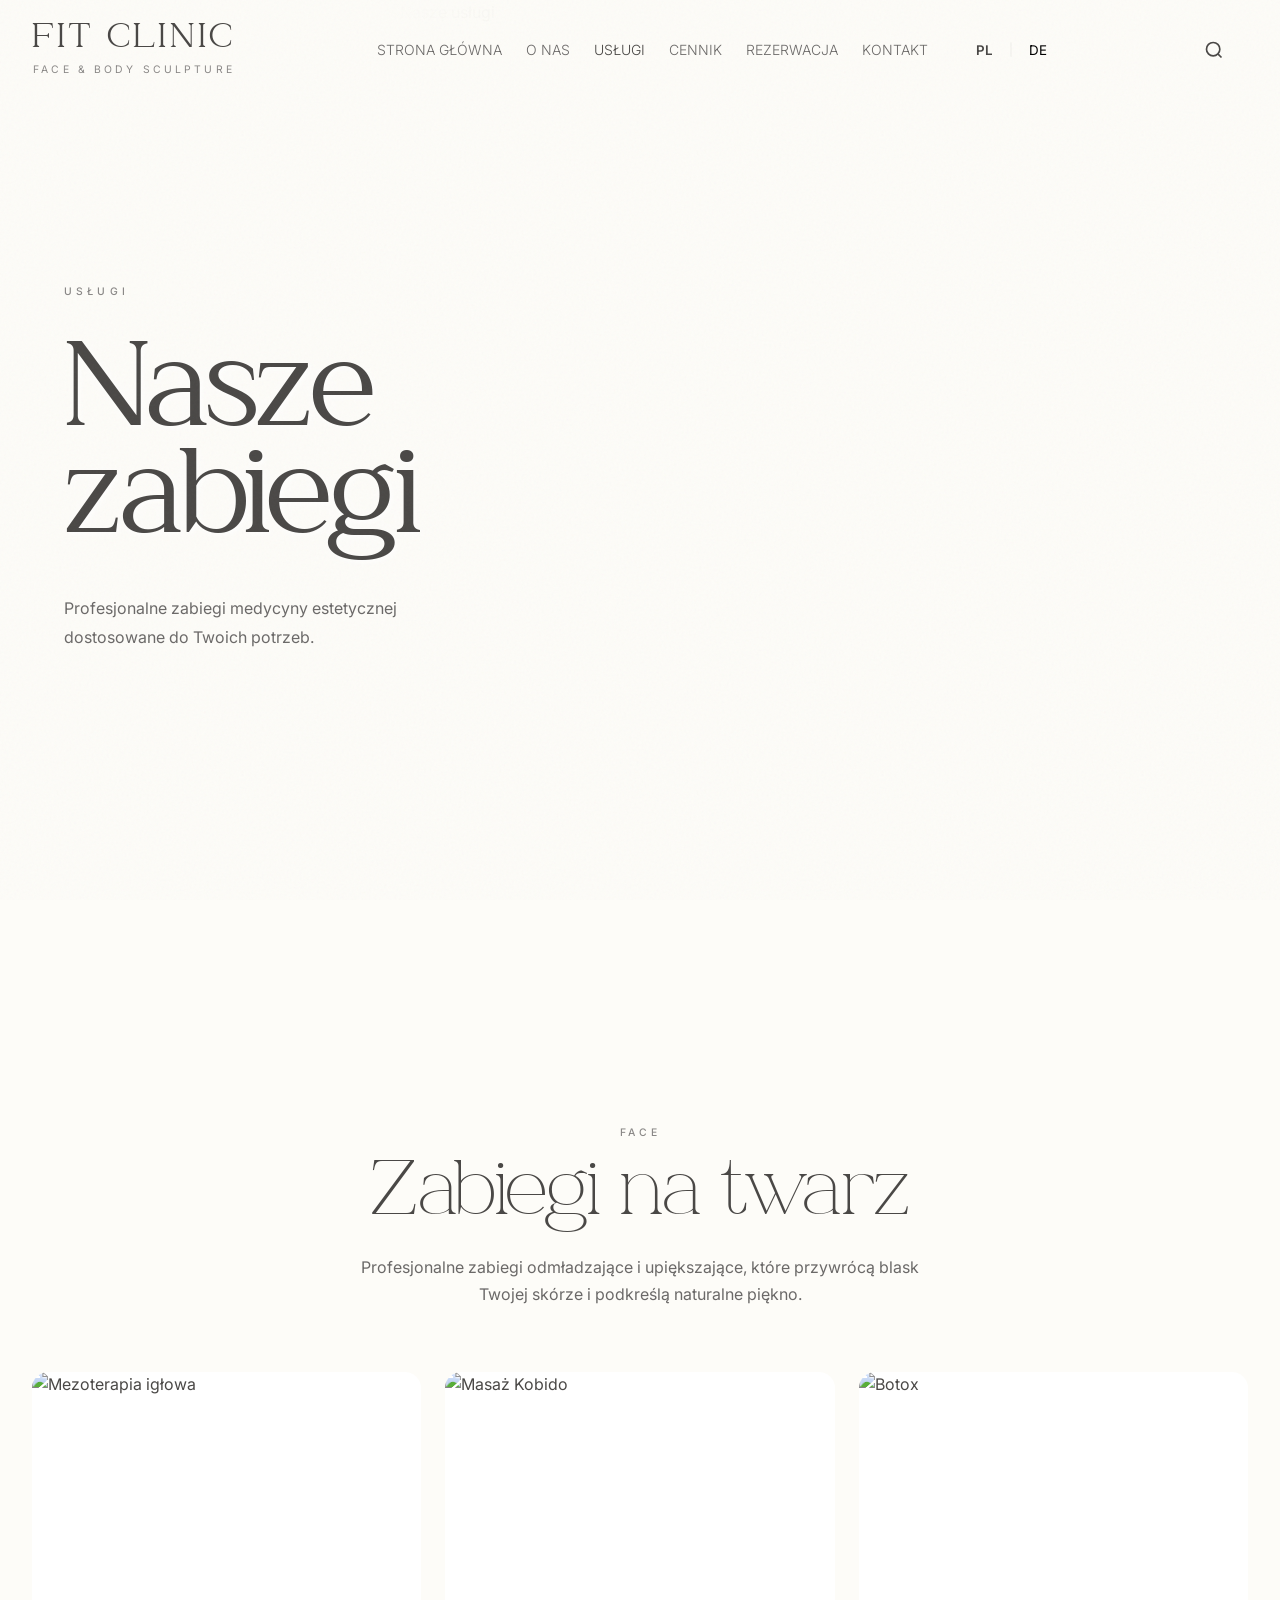
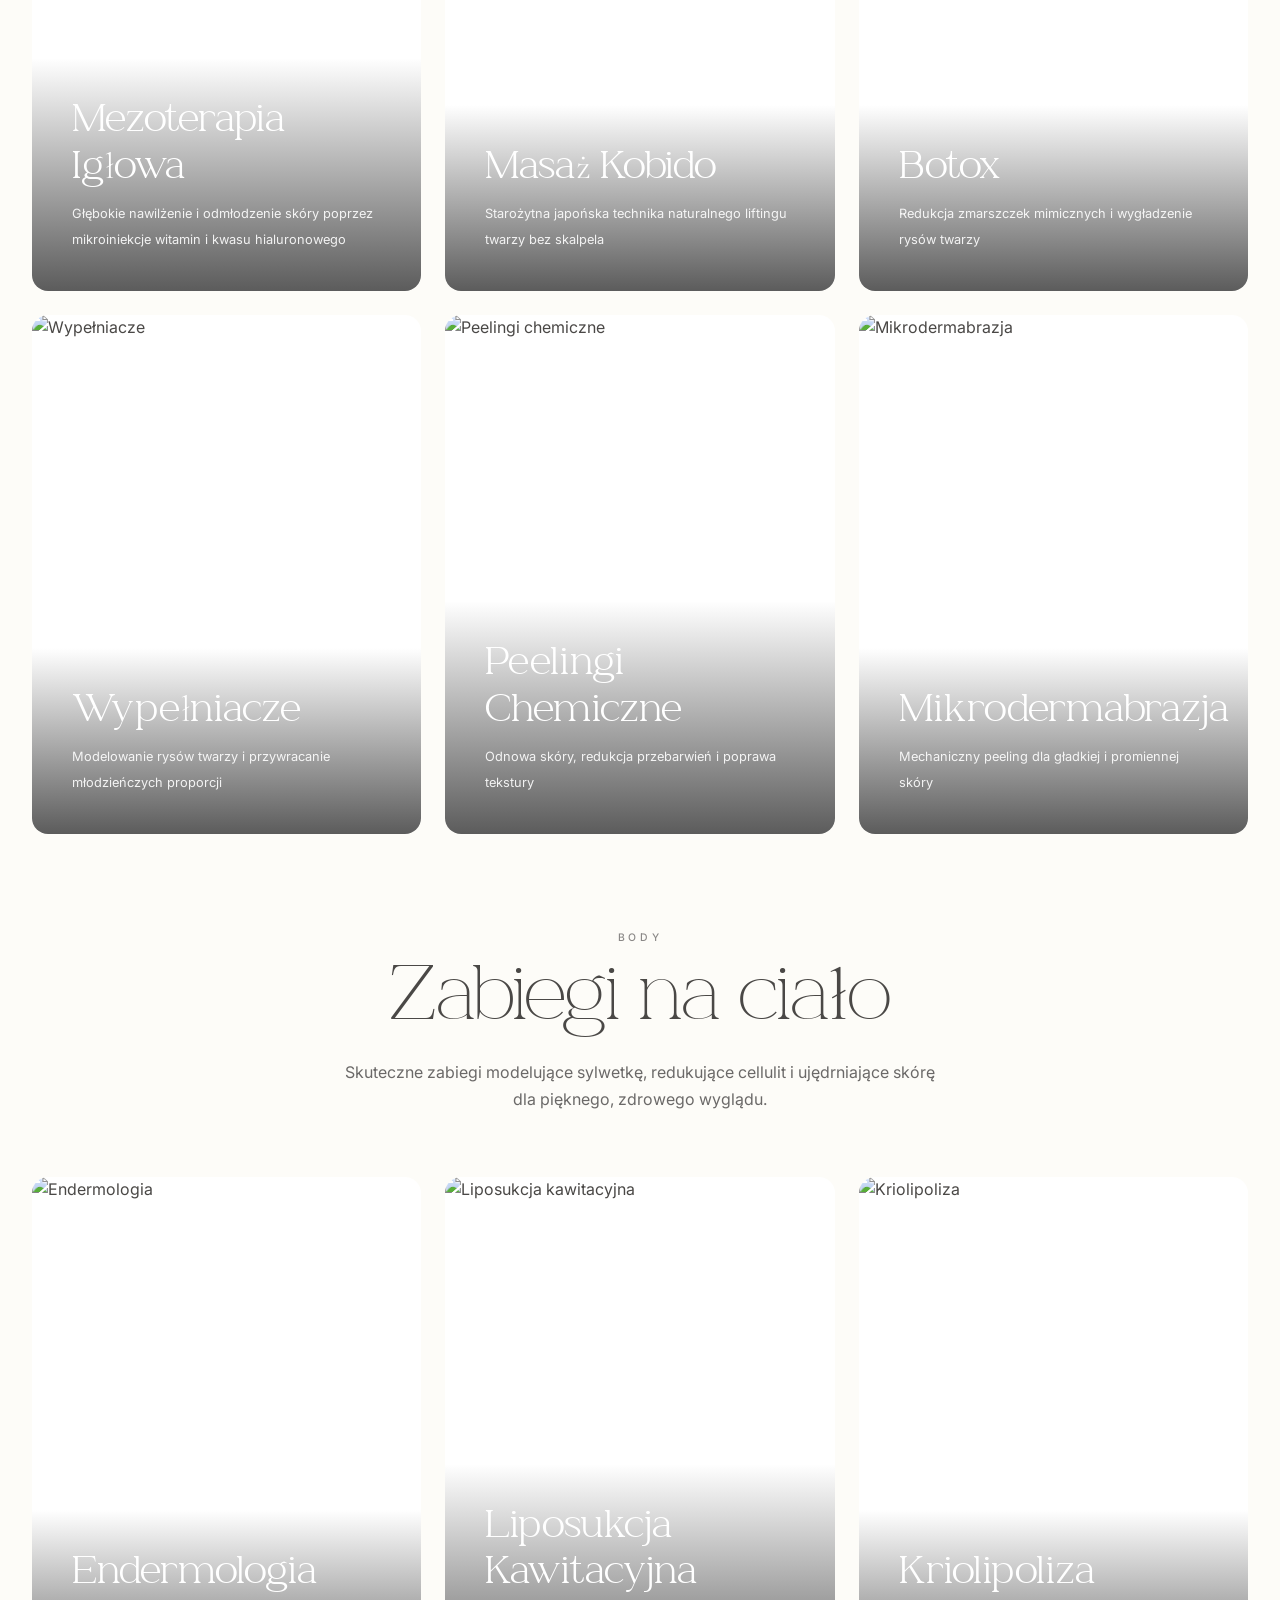
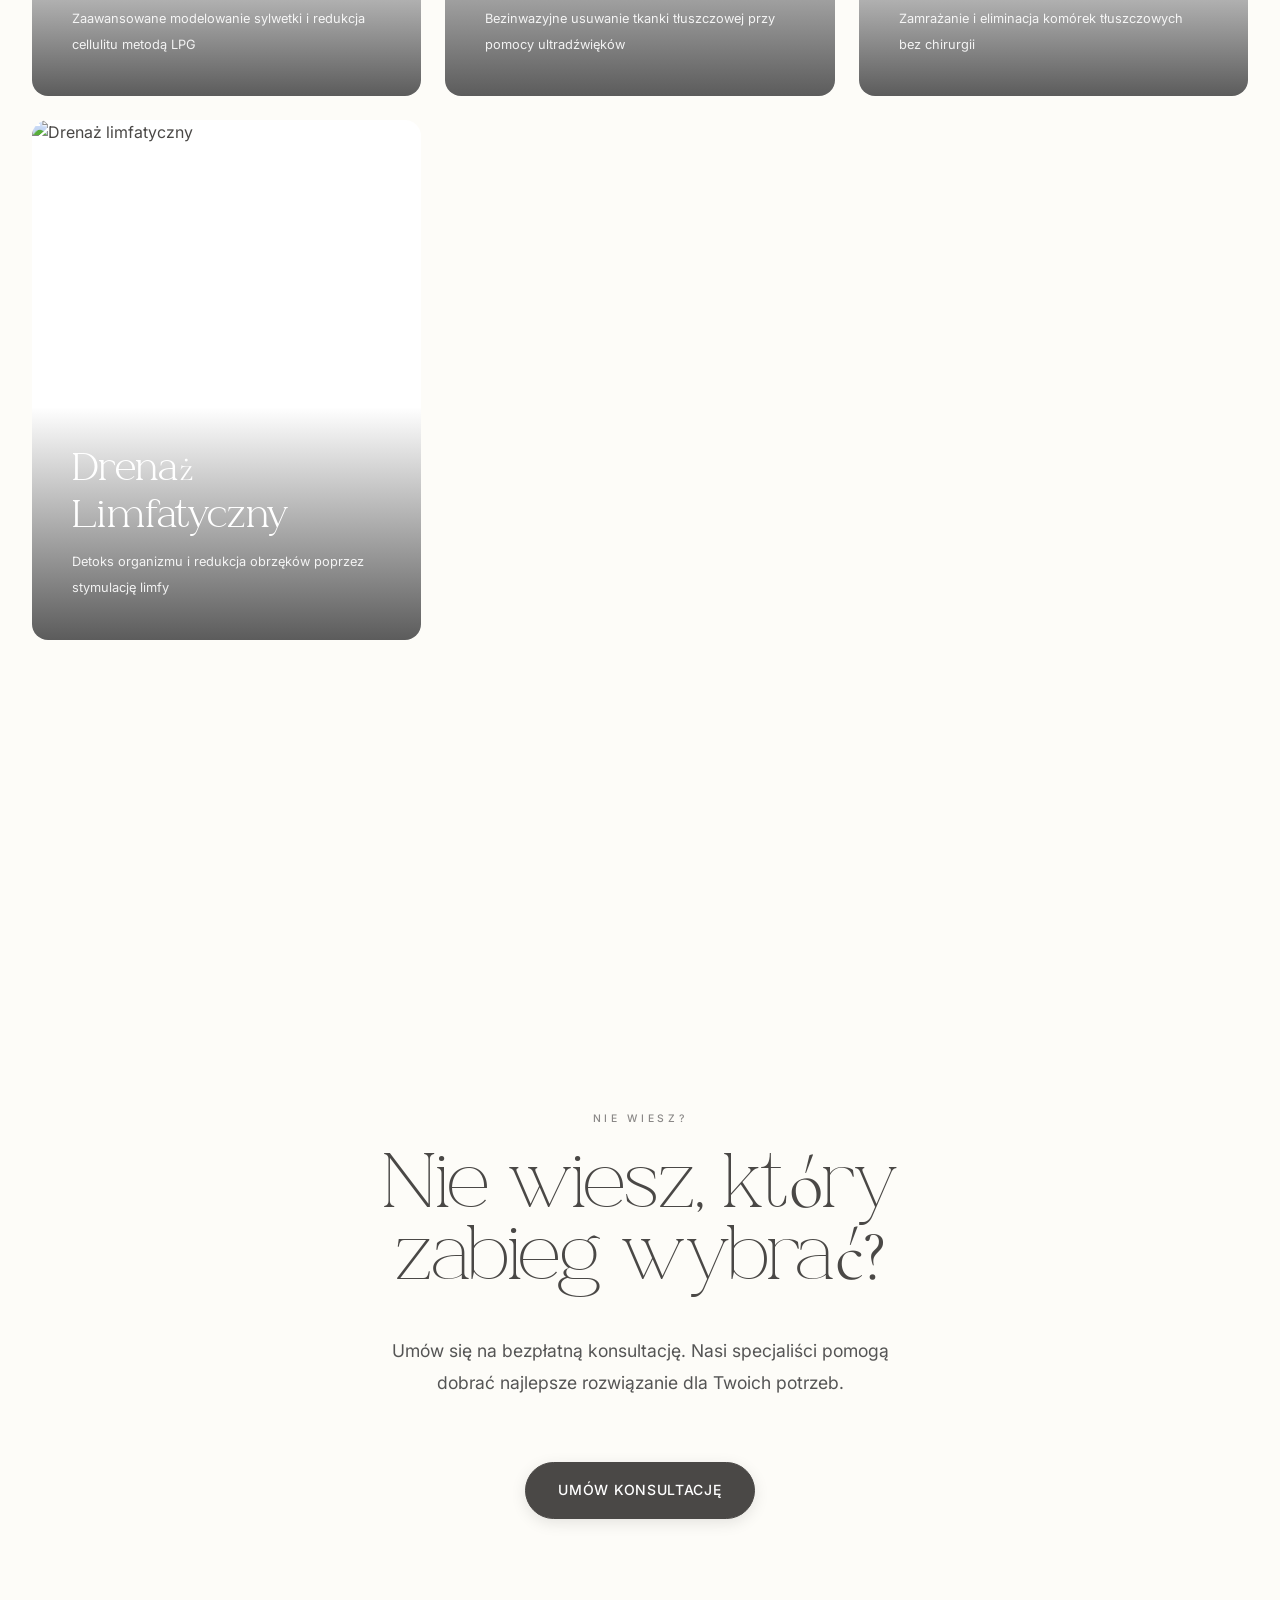
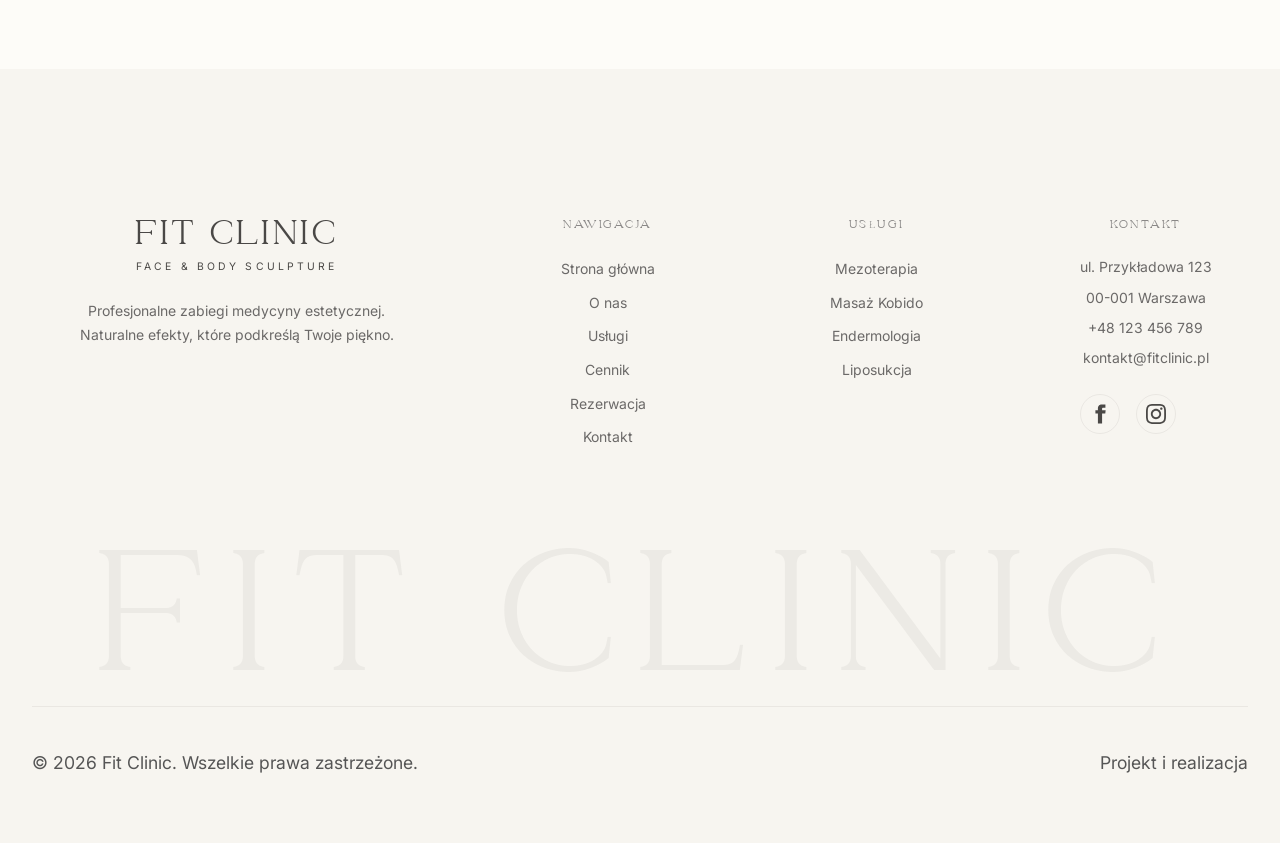
==== commit 5d4c060a: "Fix mobile menu and search: X close buttons, consistent header" ====
--- a/pages/uslugi/index.html
+++ b/pages/uslugi/index.html
@@ -37,7 +37,7 @@
                 </div>
 
                 <!-- Close hint -->
-                <span class="nav__close-hint">Zamknij</span>
+                <button class="nav__close-btn" aria-label="Zamknij menu"><svg width="24" height="24" viewBox="0 0 24 24" fill="none" stroke="currentColor" stroke-width="2"><path d="M18 6L6 18M6 6l12 12"/></svg></button>
 
                 <ul class="nav__list">
                     <li><a href="../../index.html" class="nav__link">Strona główna</a></li>
--- a/assets/css/style.css
+++ b/assets/css/style.css
@@ -532,7 +532,7 @@
 /* Hide mobile-only elements on desktop */
 .nav__logo-mobile,
 .nav__cta-mobile,
-.nav__close-hint {
+.nav__close-btn {
     display: none;
 }
 
@@ -629,7 +629,7 @@
     }
 
     /* ========================================
-       PREMIUM FULLSCREEN MOBILE MENU
+       PREMIUM FULLSCREEN MOBILE MENU - LIGHT
        ======================================== */
     .nav {
         position: fixed;
@@ -637,7 +637,7 @@
         left: 0;
         width: 100%;
         height: 100%;
-        background: linear-gradient(135deg, #1a1a1a 0%, #2d2a28 50%, #1a1a1a 100%);
+        background: #FDFCF8;
         z-index: 10000;
         display: flex;
         flex-direction: column;
@@ -648,8 +648,7 @@
         opacity: 0;
         visibility: hidden;
         pointer-events: none;
-        transition: opacity 0.5s cubic-bezier(0.4, 0, 0.2, 1),
-            visibility 0.5s cubic-bezier(0.4, 0, 0.2, 1);
+        transition: opacity 0.4s ease, visibility 0.4s ease;
         overflow-y: auto;
     }
 
@@ -660,8 +659,8 @@
         left: 0;
         right: 0;
         bottom: 0;
-        background: radial-gradient(circle at 30% 20%, rgba(245, 225, 224, 0.08) 0%, transparent 50%),
-            radial-gradient(circle at 70% 80%, rgba(201, 169, 110, 0.06) 0%, transparent 50%);
+        background: radial-gradient(circle at 30% 20%, rgba(245, 225, 224, 0.3) 0%, transparent 50%),
+            radial-gradient(circle at 70% 80%, rgba(201, 169, 110, 0.15) 0%, transparent 50%);
         pointer-events: none;
     }
 
@@ -688,13 +687,13 @@
     }
 
     .nav__logo-mobile .logo__main {
-        color: #ffffff;
+        color: var(--color-text);
         font-size: 1.5rem;
         letter-spacing: 0.3em;
     }
 
     .nav__logo-mobile .logo__tagline {
-        color: rgba(255, 255, 255, 0.5);
+        color: var(--color-text-muted);
         font-size: 0.55rem;
     }
 
@@ -712,16 +711,16 @@
 
     .nav__link {
         font-family: var(--font-display);
-        font-size: 2.25rem;
+        font-size: 2rem;
         font-weight: 400;
         letter-spacing: 0.08em;
-        color: #ffffff;
+        color: var(--color-text);
         display: block;
-        padding: 0.875rem 0;
+        padding: 1rem 0;
         text-align: center;
         opacity: 0;
-        transform: translateY(30px);
-        transition: all 0.4s cubic-bezier(0.4, 0, 0.2, 1);
+        transform: translateY(20px);
+        transition: all 0.4s ease;
         position: relative;
     }
 
@@ -732,7 +731,7 @@
         bottom: 0.5rem;
         width: 0;
         height: 1px;
-        background: linear-gradient(90deg, transparent, var(--color-powder-pink), transparent);
+        background: var(--color-powder-pink-accent);
         transform: translateX(-50%);
         transition: width 0.3s ease;
     }
@@ -743,29 +742,33 @@
     }
 
     .nav.active .nav__list li:nth-child(1) .nav__link {
+        transition-delay: 0.1s;
+    }
+
+    .nav.active .nav__list li:nth-child(2) .nav__link {
         transition-delay: 0.15s;
     }
 
-    .nav.active .nav__list li:nth-child(2) .nav__link {
+    .nav.active .nav__list li:nth-child(3) .nav__link {
         transition-delay: 0.2s;
     }
 
-    .nav.active .nav__list li:nth-child(3) .nav__link {
+    .nav.active .nav__list li:nth-child(4) .nav__link {
         transition-delay: 0.25s;
     }
 
-    .nav.active .nav__list li:nth-child(4) .nav__link {
+    .nav.active .nav__list li:nth-child(5) .nav__link {
         transition-delay: 0.3s;
     }
 
-    .nav.active .nav__list li:nth-child(5) .nav__link {
+    .nav.active .nav__list li:nth-child(6) .nav__link {
         transition-delay: 0.35s;
     }
 
     .nav__link:hover,
     .nav__link:active,
     .nav__link.active {
-        color: var(--color-powder-pink);
+        color: var(--color-powder-pink-accent);
     }
 
     .nav__link:hover::before,
@@ -783,7 +786,7 @@
         margin-top: 2.5rem;
         opacity: 0;
         transform: translateY(20px);
-        transition: all 0.4s cubic-bezier(0.4, 0, 0.2, 1) 0.45s;
+        transition: all 0.4s ease 0.4s;
     }
 
     .nav.active .nav__cta-mobile {
@@ -792,8 +795,8 @@
     }
 
     .nav__cta-mobile .btn {
-        background: transparent;
-        border: 1px solid rgba(255, 255, 255, 0.4);
+        background: var(--color-text);
+        border: none;
         color: #ffffff;
         padding: 1rem 2.5rem;
         font-size: 0.75rem;
@@ -801,7 +804,9 @@
         transition: all 0.3s ease;
     }
 
-
+    .nav__cta-mobile .btn:hover {
+        background: var(--color-powder-pink-accent);
+    }
 
     /* Language switcher - bottom */
     .nav .lang-switch {
@@ -809,7 +814,7 @@
         bottom: 40px;
         left: 50%;
         transform: translateX(-50%);
-        color: rgba(255, 255, 255, 0.4);
+        color: var(--color-text-muted);
         opacity: 0;
         transition: opacity 0.4s ease 0.5s;
         z-index: 1;
@@ -820,28 +825,28 @@
     }
 
     .nav .lang-switch__btn {
-        color: rgba(255, 255, 255, 0.4);
+        color: var(--color-text-muted);
         padding: 0.5rem 0.75rem;
         transition: color 0.3s ease;
     }
 
     .nav .lang-switch__btn.active,
     .nav .lang-switch__btn:hover {
-        color: #ffffff;
+        color: var(--color-text);
     }
 
     .nav .lang-switch__divider {
-        color: rgba(255, 255, 255, 0.2);
+        color: var(--color-text-muted);
     }
 
     /* ========================================
-       PREMIUM HAMBURGER ANIMATION
+       HAMBURGER ANIMATION
        ======================================== */
     .menu-toggle__bar {
         width: 26px;
         height: 2px;
         background: var(--color-text);
-        transition: all 0.35s cubic-bezier(0.4, 0, 0.2, 1);
+        transition: all 0.35s ease;
         transform-origin: center;
     }
 
@@ -854,7 +859,7 @@
     }
 
     .menu-toggle.is-active .menu-toggle__bar {
-        background: #ffffff;
+        background: var(--color-text);
     }
 
     .menu-toggle.is-active .menu-toggle__bar:nth-child(1) {
@@ -870,21 +875,30 @@
         transform: rotate(-45deg) translateY(0);
     }
 
-    /* Close hint text */
-    .nav__close-hint {
-        display: block;
+    /* Close button */
+    .nav__close-btn {
+        display: flex;
+        align-items: center;
+        justify-content: center;
         position: absolute;
-        top: 35px;
+        top: 25px;
         right: var(--container-padding);
-        color: rgba(255, 255, 255, 0.4);
-        font-size: 0.65rem;
-        letter-spacing: 0.2em;
-        text-transform: uppercase;
+        width: 44px;
+        height: 44px;
+        background: transparent;
+        border: none;
+        color: var(--color-text);
+        cursor: pointer;
         opacity: 0;
-        transition: opacity 0.4s ease 0.5s;
-    }
-
-    .nav.active .nav__close-hint {
+        transition: opacity 0.3s ease 0.2s, color 0.3s ease;
+        z-index: 10;
+    }
+
+    .nav__close-btn:hover {
+        color: var(--color-powder-pink-accent);
+    }
+
+    .nav.active .nav__close-btn {
         opacity: 1;
     }
 }
@@ -4127,6 +4141,7 @@
 .btn--pill::before {
     display: none;
 }
+
 /* --------------------------------------------------------------------------
    Search Modal
    -------------------------------------------------------------------------- */
@@ -4136,12 +4151,16 @@
     cursor: pointer;
     padding: 0.5rem;
     color: var(--color-text);
-    transition: opacity var(--transition-base);
+    transition: all 0.3s ease;
     margin-right: 1rem;
+    display: flex;
+    align-items: center;
+    justify-content: center;
 }
 
 .search-trigger:hover {
     opacity: 0.7;
+    transform: scale(1.05);
 }
 
 .search-modal {
@@ -4153,7 +4172,7 @@
     z-index: 20000;
     opacity: 0;
     visibility: hidden;
-    transition: opacity 0.3s ease, visibility 0.3s ease;
+    transition: opacity 0.2s ease, visibility 0.2s ease;
 }
 
 .search-modal.active {
@@ -4167,33 +4186,49 @@
     left: 0;
     width: 100%;
     height: 100%;
-    background: rgba(0, 0, 0, 0.6);
-    backdrop-filter: blur(4px);
+    background: rgba(0, 0, 0, 0.7);
+    backdrop-filter: blur(8px);
 }
 
 .search-modal__content {
     position: relative;
-    max-width: 600px;
-    margin: 10vh auto;
-    background: var(--color-bg);
-    border-radius: 16px;
-    box-shadow: 0 25px 50px -12px rgba(0, 0, 0, 0.25);
+    max-width: 640px;
+    margin: 8vh auto;
+    background: #FFFFFF;
+    border-radius: 20px;
+    box-shadow: 0 25px 60px -12px rgba(0, 0, 0, 0.35);
     overflow: hidden;
+    display: flex;
+    flex-direction: column;
+    max-height: 80vh;
+    animation: searchSlideIn 0.25s ease-out;
+}
+
+@keyframes searchSlideIn {
+    from {
+        opacity: 0;
+        transform: translateY(-20px) scale(0.98);
+    }
+
+    to {
+        opacity: 1;
+        transform: translateY(0) scale(1);
+    }
 }
 
 .search-modal__header {
-    padding: 1rem;
-    border-bottom: 1px solid var(--color-text-muted);
+    padding: 1.25rem 1.5rem;
+    border-bottom: 1px solid rgba(0, 0, 0, 0.08);
 }
 
 .search-modal__input-wrapper {
     display: flex;
     align-items: center;
-    gap: 0.75rem;
+    gap: 1rem;
 }
 
 .search-modal__icon {
-    color: var(--color-text-muted);
+    color: var(--color-powder-pink-accent);
     flex-shrink: 0;
 }
 
@@ -4201,9 +4236,10 @@
     flex: 1;
     border: none;
     background: transparent;
-    font-size: 1.125rem;
+    font-size: 1.25rem;
     color: var(--color-text);
     outline: none;
+    font-family: inherit;
 }
 
 .search-modal__input::placeholder {
@@ -4211,12 +4247,20 @@
 }
 
 .search-modal__close {
+    position: absolute;
+    top: 1rem;
+    right: 1rem;
+    width: 40px;
+    height: 40px;
+    display: flex;
+    align-items: center;
+    justify-content: center;
     background: transparent;
     border: none;
+    color: var(--color-text-muted);
     cursor: pointer;
-    padding: 0.5rem;
-    color: var(--color-text-muted);
-    transition: color var(--transition-base);
+    transition: color 0.2s ease;
+    z-index: 10;
 }
 
 .search-modal__close:hover {
@@ -4224,49 +4268,198 @@
 }
 
 .search-modal__results {
-    max-height: 400px;
+    flex: 1;
     overflow-y: auto;
-    padding: 1rem;
-}
-
-.search-modal__hint,
+    padding: 1rem 1.5rem;
+}
+
+.search-modal__footer {
+    padding: 1rem 1.5rem;
+    border-top: 1px solid rgba(0, 0, 0, 0.08);
+    background: rgba(0, 0, 0, 0.02);
+}
+
+.search-modal__nav-hint {
+    display: flex;
+    align-items: center;
+    gap: 1rem;
+    justify-content: center;
+    font-size: 0.75rem;
+    color: var(--color-text-muted);
+}
+
+.search-key {
+    display: inline-flex;
+    align-items: center;
+    justify-content: center;
+    min-width: 24px;
+    padding: 0.25rem 0.5rem;
+    background: rgba(0, 0, 0, 0.06);
+    border-radius: 4px;
+    font-family: monospace;
+    font-size: 0.7rem;
+    margin-right: 0.25rem;
+}
+
+/* Initial State & Popular Tags */
+.search-modal__initial {
+    padding: 1rem 0;
+}
+
+.search-modal__popular-title {
+    font-size: 0.75rem;
+    text-transform: uppercase;
+    letter-spacing: 0.1em;
+    color: var(--color-text-muted);
+    margin-bottom: 1rem;
+}
+
+.search-modal__popular-tags {
+    display: flex;
+    flex-wrap: wrap;
+    gap: 0.5rem;
+}
+
+.search-tag {
+    padding: 0.5rem 1rem;
+    background: #FCF0EF;
+    border: 1px solid var(--color-powder-pink-accent);
+    border-radius: 100px;
+    font-size: 0.85rem;
+    color: var(--color-text);
+    cursor: pointer;
+    transition: all 0.3s ease;
+}
+
+.search-tag:hover {
+    background: var(--color-powder-pink-accent);
+    color: white;
+}
+
+/* No Results */
 .search-modal__no-results {
     text-align: center;
+    padding: 3rem 1rem;
+}
+
+.search-modal__no-results-icon {
+    font-size: 3rem;
+    margin-bottom: 1rem;
+}
+
+.search-modal__no-results-text {
+    font-size: 1.1rem;
+    color: var(--color-text);
+    margin-bottom: 0.5rem;
+}
+
+.search-modal__no-results-hint {
+    font-size: 0.875rem;
     color: var(--color-text-muted);
-    padding: 2rem;
-}
-
+}
+
+/* Categories */
+.search-category {
+    margin-bottom: 1.5rem;
+}
+
+.search-category:last-child {
+    margin-bottom: 0;
+}
+
+.search-category__title {
+    font-size: 0.7rem;
+    text-transform: uppercase;
+    letter-spacing: 0.15em;
+    color: var(--color-text-muted);
+    margin-bottom: 0.75rem;
+    padding-left: 0.5rem;
+}
+
+.search-category__items {
+    display: flex;
+    flex-direction: column;
+    gap: 0.25rem;
+}
+
+/* Results */
 .search-result {
-    display: block;
-    padding: 1rem;
-    border-radius: 8px;
+    display: flex;
+    align-items: center;
+    gap: 1rem;
+    padding: 0.875rem 1rem;
+    border-radius: 12px;
     text-decoration: none;
     color: var(--color-text);
-    transition: background var(--transition-base);
-}
-
-.search-result:hover {
-    background: var(--color-powder-pink-bg);
+    transition: all 0.15s ease;
+}
+
+.search-result:hover,
+.search-result.selected {
+    background: #FCF0EF;
+}
+
+.search-result.selected {
+    outline: 2px solid var(--color-powder-pink-accent);
+}
+
+
+
+.search-result__content {
+    flex: 1;
+    min-width: 0;
 }
 
 .search-result__title {
     font-weight: 500;
-    margin-bottom: 0.25rem;
+    font-size: 0.95rem;
+    margin-bottom: 0.15rem;
 }
 
 .search-result__desc {
-    font-size: 0.875rem;
+    font-size: 0.8rem;
     color: var(--color-text-muted);
+    white-space: nowrap;
+    overflow: hidden;
+    text-overflow: ellipsis;
+}
+
+.search-result__arrow {
+    color: var(--color-text-muted);
+    font-size: 1.1rem;
+    opacity: 0;
+    transform: translateX(-5px);
+    transition: all 0.15s ease;
+}
+
+.search-result:hover .search-result__arrow,
+.search-result.selected .search-result__arrow {
+    opacity: 1;
+    transform: translateX(0);
 }
 
 .search-result mark {
     background: var(--color-powder-pink-accent);
     color: var(--color-text);
-    padding: 0 2px;
-    border-radius: 2px;
-}
-
-/* Header scrolled - search trigger dark */
+    padding: 0.1rem 0.25rem;
+    border-radius: 3px;
+}
+
+/* Header scrolled - search trigger */
 .header--scrolled .search-trigger {
     color: var(--color-text);
 }
+
+/* Mobile */
+@media (max-width: 768px) {
+    .search-modal__content {
+        margin: 0;
+        max-height: 100vh;
+        height: 100%;
+        border-radius: 0;
+    }
+
+    .search-modal__nav-hint {
+        display: none;
+    }
+}
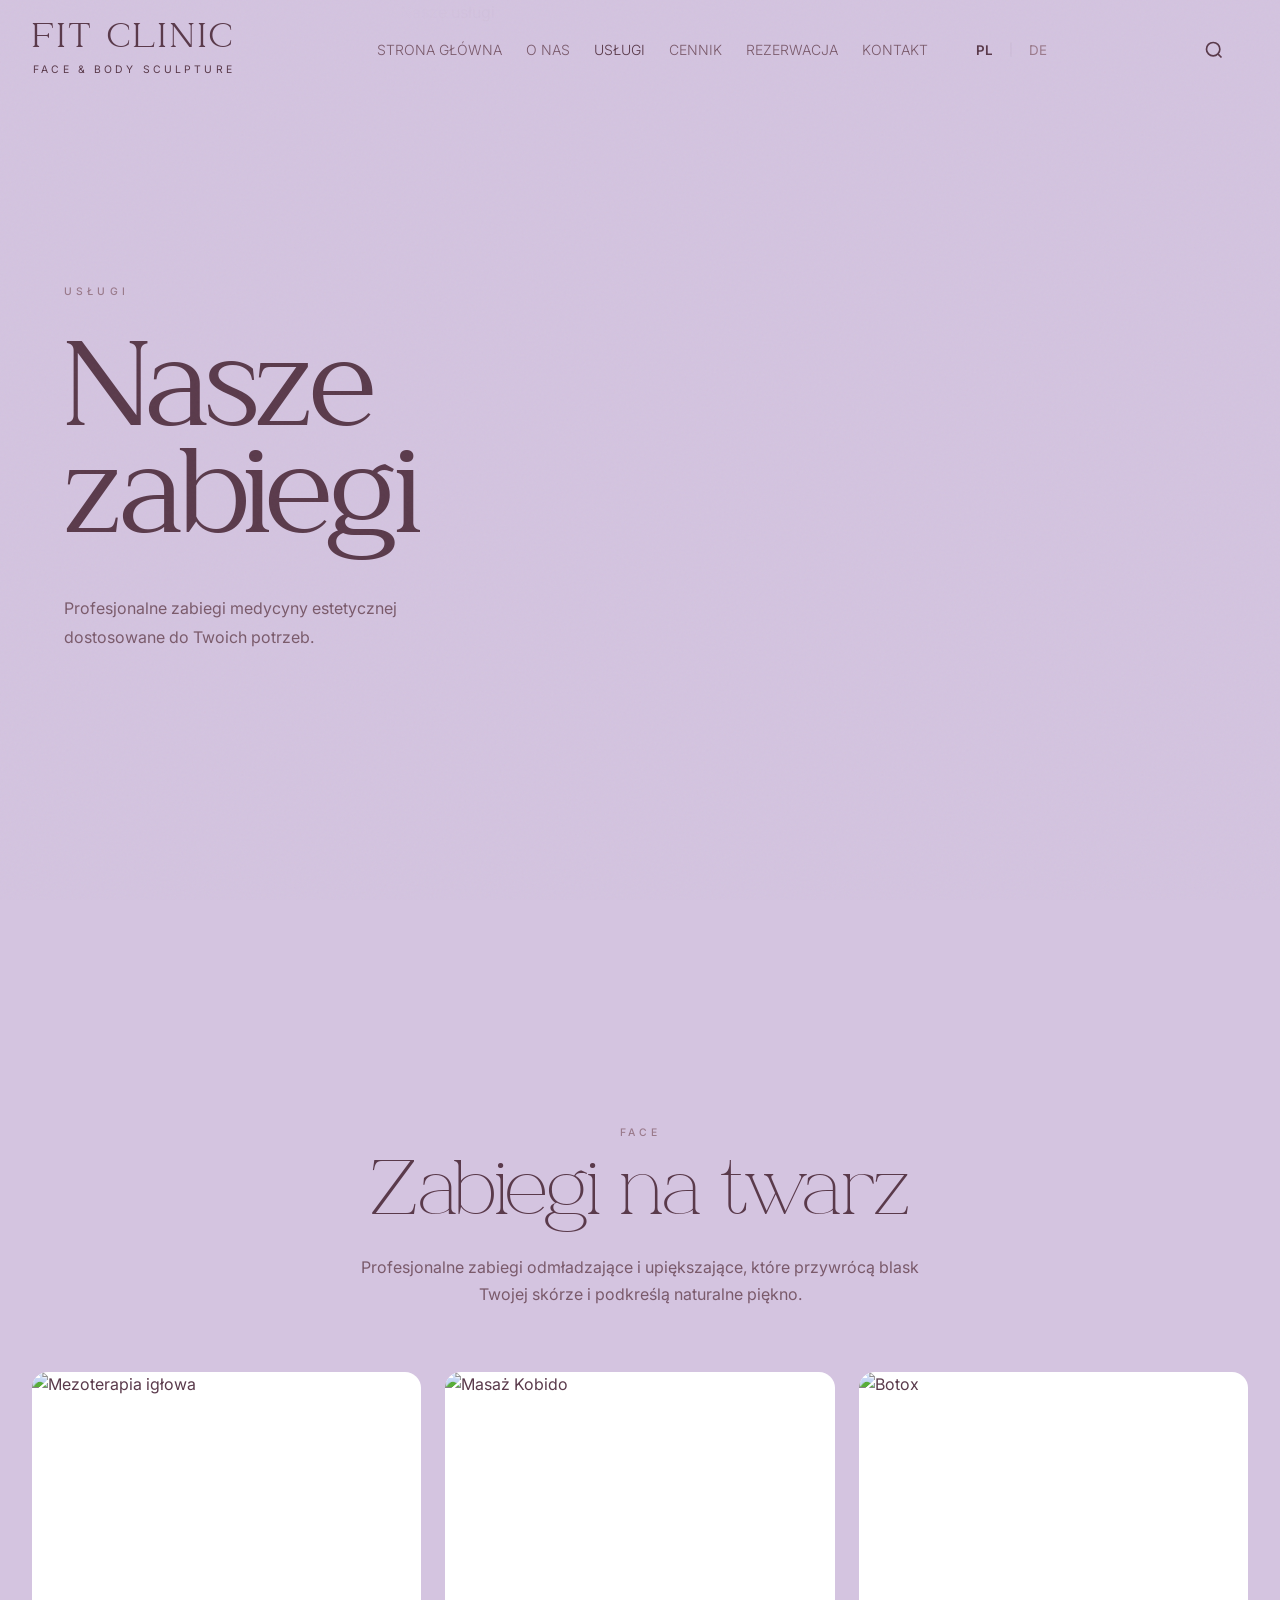
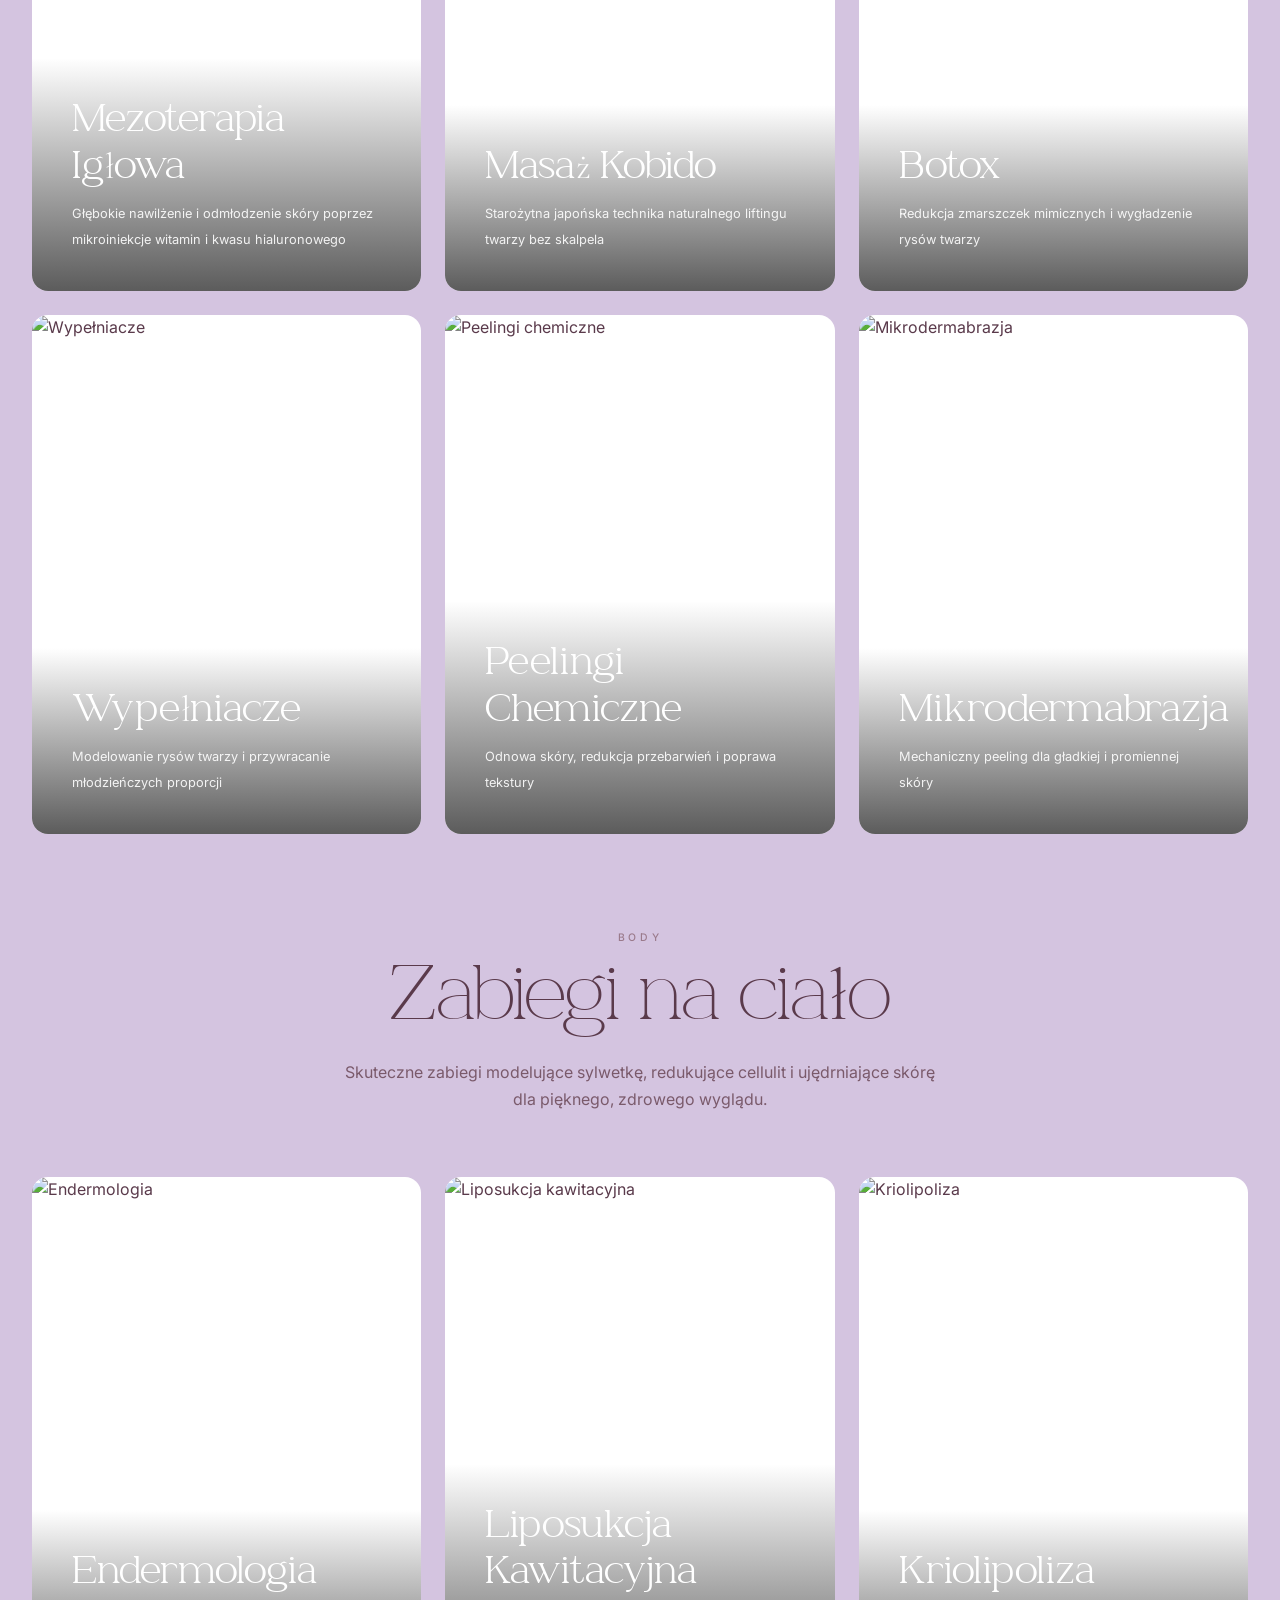
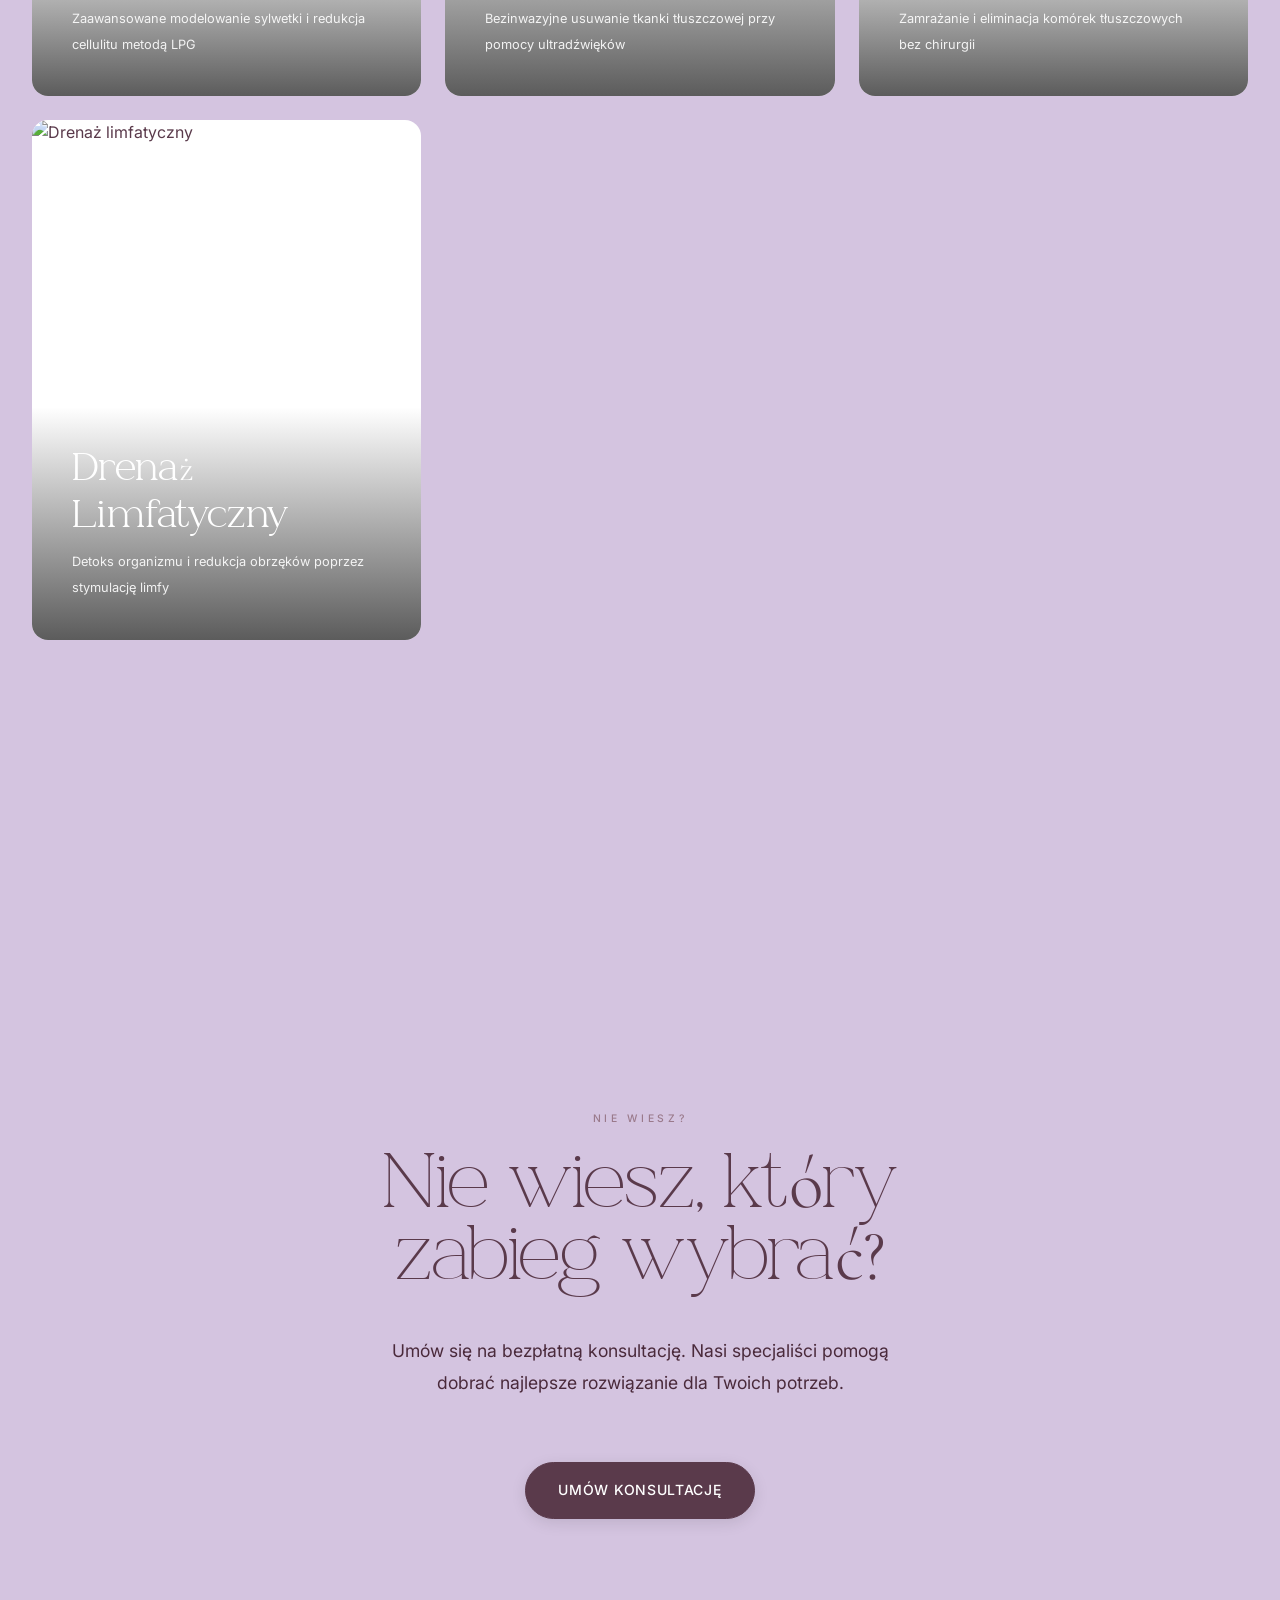
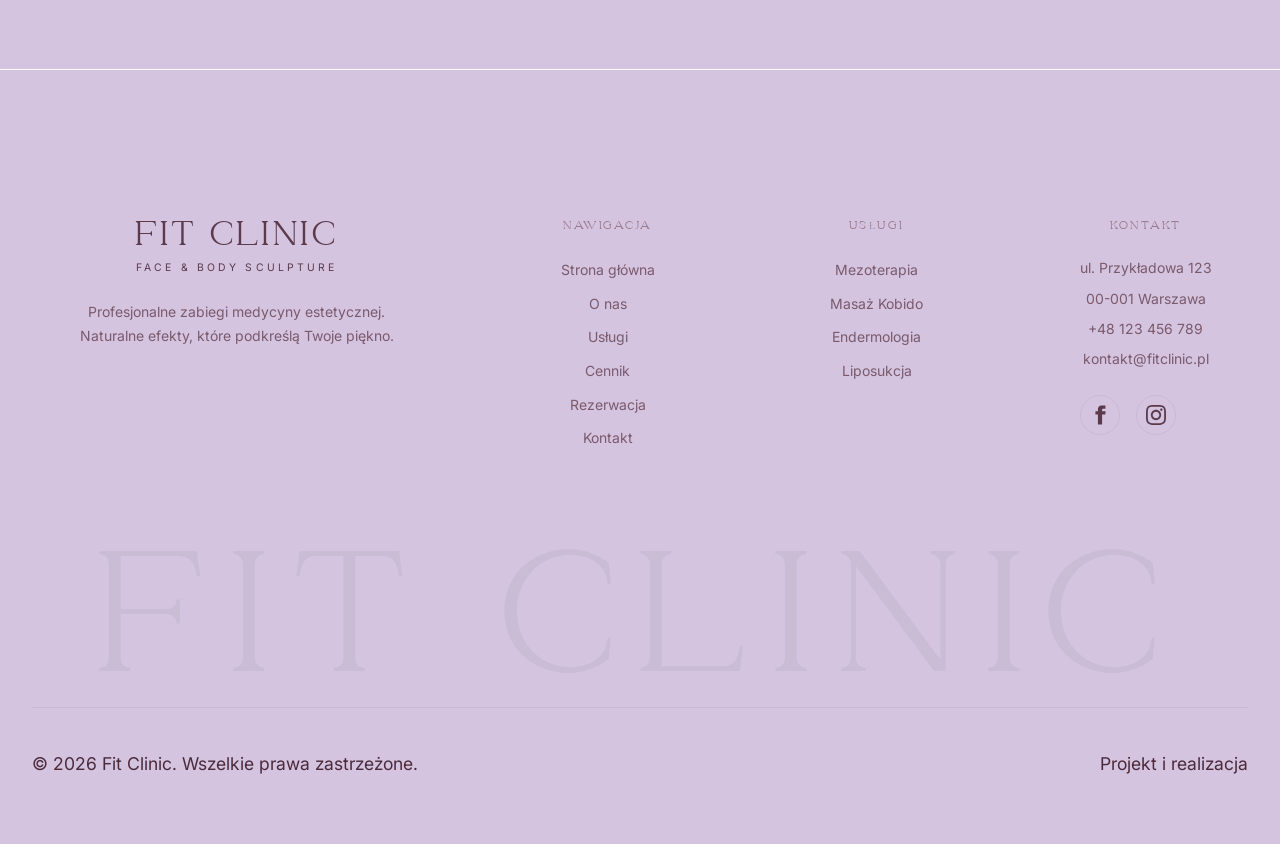
==== commit 4da850aa: "Standardize header navigation and improve UI elements" ====
--- a/pages/uslugi/index.html
+++ b/pages/uslugi/index.html
@@ -37,14 +37,18 @@
                 </div>
 
                 <!-- Close hint -->
-                <button class="nav__close-btn" aria-label="Zamknij menu"><svg width="24" height="24" viewBox="0 0 24 24" fill="none" stroke="currentColor" stroke-width="2"><path d="M18 6L6 18M6 6l12 12"/></svg></button>
+                <button class="nav__close-btn" aria-label="Zamknij menu"><svg width="24" height="24" viewBox="0 0 24 24"
+                        fill="none" stroke="currentColor" stroke-width="2">
+                        <path d="M18 6L6 18M6 6l12 12" />
+                    </svg></button>
 
                 <ul class="nav__list">
                     <li><a href="../../index.html" class="nav__link">Strona główna</a></li>
                     <li><a href="../o-nas.html" class="nav__link">O nas</a></li>
                     <li><a href="index.html" class="nav__link active">Usługi</a></li>
                     <li><a href="../cennik.html" class="nav__link">Cennik</a></li>
-                    <li><a href="../rezerwacja.html" class="nav__link">Rezerwacja</a></li><li><a href="../kontakt.html" class="nav__link">Kontakt</a></li>
+                    <li><a href="../rezerwacja.html" class="nav__link">Rezerwacja</a></li>
+                    <li><a href="../kontakt.html" class="nav__link">Kontakt</a></li>
                 </ul>
 
                 <!-- CTA Button (visible only in mobile menu) -->
@@ -278,7 +282,8 @@
                         <li><a href="../o-nas.html" class="footer__link">O nas</a></li>
                         <li><a href="index.html" class="footer__link">Usługi</a></li>
                         <li><a href="../cennik.html" class="footer__link">Cennik</a></li>
-                        <li><a href="../rezerwacja.html" class="footer__link">Rezerwacja</a></li><li><a href="../kontakt.html" class="footer__link">Kontakt</a></li>
+                        <li><a href="../rezerwacja.html" class="footer__link">Rezerwacja</a></li>
+                        <li><a href="../kontakt.html" class="footer__link">Kontakt</a></li>
                     </ul>
                 </div>
 
--- a/assets/css/style.css
+++ b/assets/css/style.css
@@ -41,28 +41,31 @@
 }
 
 :root {
-    /* Colors - Strict Light Palette (NO DARK BACKGROUNDS) */
-    --color-ivory: #FDFCF8;
-    /* Primary background */
-    --color-cream: #F7F5F0;
-    /* Footer/Section background */
-    --color-sand: #F5F2ED;
-    /* Subtle variation */
-    --color-powder-blush: #FCF0EF;
-    /* Soft pink accent */
-    --color-powder-pink: #F5E1E0;
-    --color-powder-pink-accent: #E8C7C5;
-    --color-champagne-gold: #C9A96E;
+    /* Colors - Warm & Feminine Lilac-Rose Palette */
+    --color-ivory: #D4C4E0;
+    /* Primary background - LILAC dominant */
+    --color-cream: #FFF9FB;
+    /* Clean creamy white for cards/sections */
+    --color-sand: #F8F2F5;
+    /* Very subtle pink tint */
+    --color-powder-blush: #F2D4E0;
+    /* Dusty Rose - secondary backgrounds, decorative */
+    --color-powder-pink: #D8B8D8;
+    /* Lighter lilac accent */
+    --color-powder-pink-accent: #E8C0D0;
+    /* Lighter rose accent */
+    --color-champagne-gold: #7A5C6B;
+    /* Warm brownish violet - buttons/CTAs */
 
     /* Text Colors */
-    --color-text: #4A4846;
-    /* Deep Warm Grey - Primary (never pure black) */
-    --color-text-light: #6B6968;
-    --color-text-muted: #8A8887;
-    --color-text-body: #555555;
-    /* Neutral Grey for body text */
+    --color-text: #5A3A4B;
+    /* Deep warm violet - Primary text */
+    --color-text-light: #7A5A6B;
+    --color-text-muted: #9A7A8B;
+    --color-text-body: #4A2A3B;
+    /* Body text - darker */
     --color-white: #FFFFFF;
-    --color-border: rgba(74, 72, 70, 0.08);
+    --color-border: rgba(122, 92, 107, 0.1);
 
     /* Legacy aliases for compatibility */
     --color-alabaster: var(--color-ivory);
@@ -461,25 +464,68 @@
 }
 
 .header.is-scrolled {
-    background: rgba(253, 252, 248, 0.88);
+    background: rgba(212, 196, 224, 0.95);
     backdrop-filter: blur(20px);
     -webkit-backdrop-filter: blur(20px);
-    border-bottom: 1px solid var(--color-border);
-}
-
-/* White header on hero (mobile) - before scroll */
-@media (max-width: 992px) {
-
-    .header:not(.is-scrolled) .logo__main,
-    .header:not(.is-scrolled) .logo__tagline {
-        color: #ffffff;
-        text-shadow: 0 1px 3px rgba(0, 0, 0, 0.3);
-    }
-
-    .header:not(.is-scrolled) .menu-toggle__bar {
-        background: #ffffff;
-        box-shadow: 0 1px 2px rgba(0, 0, 0, 0.3);
-    }
+    border-bottom: 1px solid rgba(255, 255, 255, 0.3);
+}
+
+/* Violet header on hero - before scroll */
+.header:not(.is-scrolled) .logo__main,
+.header:not(.is-scrolled) .logo__tagline {
+    color: #5A3A4B;
+}
+
+.header:not(.is-scrolled) .nav__link {
+    color: #7A5A6B;
+}
+
+.header:not(.is-scrolled) .nav__link:hover,
+.header:not(.is-scrolled) .nav__link.active {
+    color: #5A3A4B;
+}
+
+.header:not(.is-scrolled) .lang-switch__btn {
+    color: #9A7A8B;
+}
+
+.header:not(.is-scrolled) .lang-switch__btn.active {
+    color: #5A3A4B;
+}
+
+.header:not(.is-scrolled) .menu-toggle__bar {
+    background: #5A3A4B;
+}
+
+.header:not(.is-scrolled) .search-trigger {
+    color: #5A3A4B;
+}
+
+/* Violet header AFTER scroll - on lavender background */
+.header.is-scrolled .logo__main,
+.header.is-scrolled .logo__tagline {
+    color: #5A3A4B;
+}
+
+.header.is-scrolled .nav__link {
+    color: #7A5A6B;
+}
+
+.header.is-scrolled .nav__link:hover,
+.header.is-scrolled .nav__link.active {
+    color: #5A3A4B;
+}
+
+.header.is-scrolled .lang-switch__btn {
+    color: #9A7A8B;
+}
+
+.header.is-scrolled .lang-switch__btn.active {
+    color: #5A3A4B;
+}
+
+.header.is-scrolled .search-trigger {
+    color: #5A3A4B;
 }
 
 .header__inner {
@@ -629,39 +675,25 @@
     }
 
     /* ========================================
-       PREMIUM FULLSCREEN MOBILE MENU - LIGHT
+       FULLSCREEN MOBILE MENU
        ======================================== */
     .nav {
         position: fixed;
         top: 0;
         left: 0;
         width: 100%;
-        height: 100%;
-        background: #FDFCF8;
+        height: 100vh;
+        background: #E4D8EC;
         z-index: 10000;
         display: flex;
         flex-direction: column;
         justify-content: center;
         align-items: center;
-        gap: 0;
-        padding: 120px 40px 100px;
+        padding: 80px 20px 80px;
         opacity: 0;
         visibility: hidden;
         pointer-events: none;
-        transition: opacity 0.4s ease, visibility 0.4s ease;
-        overflow-y: auto;
-    }
-
-    .nav::before {
-        content: '';
-        position: absolute;
-        top: 0;
-        left: 0;
-        right: 0;
-        bottom: 0;
-        background: radial-gradient(circle at 30% 20%, rgba(245, 225, 224, 0.3) 0%, transparent 50%),
-            radial-gradient(circle at 70% 80%, rgba(201, 169, 110, 0.15) 0%, transparent 50%);
-        pointer-events: none;
+        transition: opacity 0.3s ease, visibility 0.3s ease;
     }
 
     .nav.active {
@@ -670,209 +702,9 @@
         pointer-events: auto;
     }
 
-    /* Mobile Logo in Menu */
+    /* Hide mobile logo - use only nav links */
     .nav__logo-mobile {
-        display: block;
-        position: absolute;
-        top: 30px;
-        left: 50%;
-        transform: translateX(-50%);
-        text-align: center;
-        opacity: 0;
-        transition: opacity 0.4s ease 0.1s;
-    }
-
-    .nav.active .nav__logo-mobile {
-        opacity: 1;
-    }
-
-    .nav__logo-mobile .logo__main {
-        color: var(--color-text);
-        font-size: 1.5rem;
-        letter-spacing: 0.3em;
-    }
-
-    .nav__logo-mobile .logo__tagline {
-        color: var(--color-text-muted);
-        font-size: 0.55rem;
-    }
-
-    .nav__list {
-        display: flex;
-        flex-direction: column;
-        align-items: center;
-        gap: 0;
-        list-style: none;
-        padding: 0;
-        margin: 0;
-        position: relative;
-        z-index: 1;
-    }
-
-    .nav__link {
-        font-family: var(--font-display);
-        font-size: 2rem;
-        font-weight: 400;
-        letter-spacing: 0.08em;
-        color: var(--color-text);
-        display: block;
-        padding: 1rem 0;
-        text-align: center;
-        opacity: 0;
-        transform: translateY(20px);
-        transition: all 0.4s ease;
-        position: relative;
-    }
-
-    .nav__link::before {
-        content: '';
-        position: absolute;
-        left: 50%;
-        bottom: 0.5rem;
-        width: 0;
-        height: 1px;
-        background: var(--color-powder-pink-accent);
-        transform: translateX(-50%);
-        transition: width 0.3s ease;
-    }
-
-    .nav.active .nav__link {
-        opacity: 1;
-        transform: translateY(0);
-    }
-
-    .nav.active .nav__list li:nth-child(1) .nav__link {
-        transition-delay: 0.1s;
-    }
-
-    .nav.active .nav__list li:nth-child(2) .nav__link {
-        transition-delay: 0.15s;
-    }
-
-    .nav.active .nav__list li:nth-child(3) .nav__link {
-        transition-delay: 0.2s;
-    }
-
-    .nav.active .nav__list li:nth-child(4) .nav__link {
-        transition-delay: 0.25s;
-    }
-
-    .nav.active .nav__list li:nth-child(5) .nav__link {
-        transition-delay: 0.3s;
-    }
-
-    .nav.active .nav__list li:nth-child(6) .nav__link {
-        transition-delay: 0.35s;
-    }
-
-    .nav__link:hover,
-    .nav__link:active,
-    .nav__link.active {
-        color: var(--color-powder-pink-accent);
-    }
-
-    .nav__link:hover::before,
-    .nav__link.active::before {
-        width: 100%;
-    }
-
-    .nav__link::after {
         display: none;
-    }
-
-    /* CTA Button in Mobile Menu */
-    .nav__cta-mobile {
-        display: block;
-        margin-top: 2.5rem;
-        opacity: 0;
-        transform: translateY(20px);
-        transition: all 0.4s ease 0.4s;
-    }
-
-    .nav.active .nav__cta-mobile {
-        opacity: 1;
-        transform: translateY(0);
-    }
-
-    .nav__cta-mobile .btn {
-        background: var(--color-text);
-        border: none;
-        color: #ffffff;
-        padding: 1rem 2.5rem;
-        font-size: 0.75rem;
-        letter-spacing: 0.15em;
-        transition: all 0.3s ease;
-    }
-
-    .nav__cta-mobile .btn:hover {
-        background: var(--color-powder-pink-accent);
-    }
-
-    /* Language switcher - bottom */
-    .nav .lang-switch {
-        position: absolute;
-        bottom: 40px;
-        left: 50%;
-        transform: translateX(-50%);
-        color: var(--color-text-muted);
-        opacity: 0;
-        transition: opacity 0.4s ease 0.5s;
-        z-index: 1;
-    }
-
-    .nav.active .lang-switch {
-        opacity: 1;
-    }
-
-    .nav .lang-switch__btn {
-        color: var(--color-text-muted);
-        padding: 0.5rem 0.75rem;
-        transition: color 0.3s ease;
-    }
-
-    .nav .lang-switch__btn.active,
-    .nav .lang-switch__btn:hover {
-        color: var(--color-text);
-    }
-
-    .nav .lang-switch__divider {
-        color: var(--color-text-muted);
-    }
-
-    /* ========================================
-       HAMBURGER ANIMATION
-       ======================================== */
-    .menu-toggle__bar {
-        width: 26px;
-        height: 2px;
-        background: var(--color-text);
-        transition: all 0.35s ease;
-        transform-origin: center;
-    }
-
-    .menu-toggle__bar:nth-child(1) {
-        transform: translateY(-1px);
-    }
-
-    .menu-toggle__bar:nth-child(3) {
-        transform: translateY(1px);
-    }
-
-    .menu-toggle.is-active .menu-toggle__bar {
-        background: var(--color-text);
-    }
-
-    .menu-toggle.is-active .menu-toggle__bar:nth-child(1) {
-        transform: rotate(45deg) translateY(0);
-    }
-
-    .menu-toggle.is-active .menu-toggle__bar:nth-child(2) {
-        opacity: 0;
-        transform: scaleX(0);
-    }
-
-    .menu-toggle.is-active .menu-toggle__bar:nth-child(3) {
-        transform: rotate(-45deg) translateY(0);
     }
 
     /* Close button */
@@ -881,16 +713,14 @@
         align-items: center;
         justify-content: center;
         position: absolute;
-        top: 25px;
-        right: var(--container-padding);
+        top: 20px;
+        right: 20px;
         width: 44px;
         height: 44px;
         background: transparent;
         border: none;
         color: var(--color-text);
         cursor: pointer;
-        opacity: 0;
-        transition: opacity 0.3s ease 0.2s, color 0.3s ease;
         z-index: 10;
     }
 
@@ -898,8 +728,95 @@
         color: var(--color-powder-pink-accent);
     }
 
-    .nav.active .nav__close-btn {
-        opacity: 1;
+    /* Nav list */
+    .nav__list {
+        display: flex;
+        flex-direction: column;
+        align-items: center;
+        gap: 0.5rem;
+        list-style: none;
+        padding: 0;
+        margin: 0;
+        width: 100%;
+    }
+
+    .nav__link {
+        font-family: var(--font-display);
+        font-size: 1.5rem;
+        font-weight: 400;
+        letter-spacing: 0.05em;
+        color: var(--color-text);
+        display: block;
+        padding: 0.75rem 1rem;
+        text-align: center;
+        text-transform: uppercase;
+    }
+
+    .nav__link::before,
+    .nav__link::after {
+        display: none;
+    }
+
+    .nav__link:hover,
+    .nav__link.active {
+        color: var(--color-powder-pink-accent);
+    }
+
+    /* CTA Button */
+    .nav__cta-mobile {
+        display: block;
+        margin-top: 2rem;
+    }
+
+    .nav__cta-mobile .btn {
+        background: var(--color-text);
+        border: none;
+        color: #fff;
+        padding: 1rem 2rem;
+        font-size: 0.8rem;
+        letter-spacing: 0.1em;
+    }
+
+    /* Language switcher */
+    .nav .lang-switch {
+        position: absolute;
+        bottom: 30px;
+        left: 50%;
+        transform: translateX(-50%);
+    }
+
+    .nav .lang-switch__btn {
+        color: var(--color-text-muted);
+        padding: 0.5rem 0.75rem;
+    }
+
+    .nav .lang-switch__btn.active,
+    .nav .lang-switch__btn:hover {
+        color: var(--color-text);
+    }
+
+    .nav .lang-switch__divider {
+        color: var(--color-text-muted);
+    }
+
+    /* Hamburger */
+    .menu-toggle__bar {
+        width: 24px;
+        height: 2px;
+        background: var(--color-text);
+        transition: all 0.3s ease;
+    }
+
+    .menu-toggle.is-active .menu-toggle__bar:nth-child(1) {
+        transform: rotate(45deg) translate(5px, 5px);
+    }
+
+    .menu-toggle.is-active .menu-toggle__bar:nth-child(2) {
+        opacity: 0;
+    }
+
+    .menu-toggle.is-active .menu-toggle__bar:nth-child(3) {
+        transform: rotate(-45deg) translate(5px, -5px);
     }
 }
 
@@ -992,6 +909,33 @@
     }
 }
 
+/* Hero Button Overrides - Violet buttons on lavender background */
+.hero .btn--primary {
+    background: #5A3A4B;
+    color: #FFFFFF;
+    border: 1px solid #5A3A4B;
+    box-shadow: 0 4px 20px rgba(90, 58, 75, 0.3);
+}
+
+.hero .btn--primary:hover {
+    background: #4A2A3B;
+    color: #FFFFFF;
+    transform: translateY(-2px);
+    box-shadow: 0 8px 30px rgba(90, 58, 75, 0.4);
+}
+
+.hero .btn--outline-light {
+    background: transparent;
+    color: #5A3A4B;
+    border: 1px solid #5A3A4B;
+}
+
+.hero .btn--outline-light:hover {
+    background: #5A3A4B;
+    color: #FFFFFF;
+    border-color: #5A3A4B;
+}
+
 /* Magnetic Circle Button */
 .btn--magnetic {
     width: 140px;
@@ -1120,7 +1064,7 @@
 .hero {
     position: relative;
     min-height: 100vh;
-    background: var(--color-ivory);
+    background: #D4C4E0;
     overflow: hidden;
 }
 
@@ -1158,10 +1102,10 @@
     inset: 0;
     /* Wzmocniony gradient dla lepszego kontrastu tekstu (WCAG AA) */
     background: linear-gradient(to right,
-            var(--color-ivory) 0%,
-            rgba(253, 252, 248, 0.95) 25%,
-            rgba(253, 252, 248, 0.75) 50%,
-            rgba(253, 252, 248, 0.4) 70%,
+            #D4C4E0 0%,
+            rgba(212, 196, 224, 0.95) 25%,
+            rgba(212, 196, 224, 0.75) 50%,
+            rgba(212, 196, 224, 0.4) 70%,
             transparent 90%);
     z-index: 2;
 }
@@ -1194,7 +1138,7 @@
     font-weight: 500;
     text-transform: uppercase;
     letter-spacing: 0.4em;
-    color: var(--color-text-muted);
+    color: #9A7A8B;
     margin-bottom: var(--space-lg);
 }
 
@@ -1205,10 +1149,10 @@
     /* Slightly bolder */
     line-height: 0.95;
     letter-spacing: -0.02em;
-    color: var(--color-text);
+    color: #5A3A4B;
     margin-bottom: var(--space-lg);
-    text-shadow: 2px 2px 4px rgba(255, 255, 255, 0.8), 0 0 20px rgba(255, 255, 255, 0.5);
-    /* Stronger halo for readability */
+    text-shadow: none;
+    /* Clean text */
     opacity: 0;
     animation: fadeInUp 1s ease forwards 0.3s;
 }
@@ -1229,7 +1173,7 @@
 .hero__description {
     font-size: 1rem;
     line-height: 1.8;
-    color: var(--color-text-light);
+    color: #7A5A6B;
     max-width: 380px;
     margin-bottom: var(--space-xl);
 }
@@ -1259,9 +1203,9 @@
     .hero__background::before {
         /* Wzmocniony gradient mobile dla lepszego kontrastu (WCAG AA) */
         background: linear-gradient(to top,
-                var(--color-ivory) 0%,
-                rgba(253, 252, 248, 0.85) 35%,
-                rgba(253, 252, 248, 0.5) 55%,
+                #D4C4E0 0%,
+                rgba(212, 196, 224, 0.85) 35%,
+                rgba(212, 196, 224, 0.5) 55%,
                 transparent 75%);
     }
 
@@ -1386,10 +1330,34 @@
     padding: var(--space-3xl) var(--space-xl);
     margin-left: -8%;
     margin-top: 20%;
-    background: var(--color-ivory);
+    background: #E4D8EC;
     border-radius: var(--radius-xl);
     z-index: 2;
     box-shadow: var(--shadow-lg);
+}
+
+/* Text for about-teaser on lilac background */
+.about-teaser__content h2,
+.about-teaser__content h3 {
+    color: #5A3A4B;
+}
+
+.about-teaser__content p {
+    color: #7A5A6B;
+}
+
+.about-teaser__content .text-uppercase {
+    color: #9A7A8B !important;
+}
+
+.about-teaser__content .btn--secondary {
+    background: #5A3A4B;
+    color: #ffffff;
+    border-color: #5A3A4B;
+}
+
+.about-teaser__content .btn--secondary:hover {
+    background: #4A2A3B;
 }
 
 .about-teaser__content::before {
@@ -1449,15 +1417,27 @@
     display: none;
 }
 
-/* Google-Style Review Card */
+/* Google-Style Review Card with Glassmorphism */
 .review-card {
     flex: 0 0 340px;
-    background: var(--color-white);
+    background: rgba(228, 216, 236, 0.7);
+    backdrop-filter: blur(20px);
+    -webkit-backdrop-filter: blur(20px);
     border-radius: var(--radius-xl);
     padding: var(--space-lg);
-    box-shadow: 0 2px 12px rgba(0, 0, 0, 0.06);
+    box-shadow:
+        0 4px 24px rgba(90, 58, 75, 0.12),
+        inset 0 1px 1px rgba(255, 255, 255, 0.4);
     scroll-snap-align: center;
-    border: 1px solid rgba(0, 0, 0, 0.04);
+    border: 1px solid rgba(255, 255, 255, 0.5);
+    transition: all 0.4s cubic-bezier(0.23, 1, 0.32, 1);
+}
+
+.review-card:hover {
+    transform: translateY(-5px);
+    box-shadow:
+        0 12px 40px rgba(90, 58, 75, 0.18),
+        inset 0 1px 1px rgba(255, 255, 255, 0.5);
 }
 
 .review-card__header {
@@ -1478,6 +1458,7 @@
     font-weight: 600;
     font-size: 0.85rem;
     color: var(--color-text);
+    box-shadow: 0 2px 8px rgba(90, 58, 75, 0.15);
 }
 
 .review-card__info {
@@ -1503,10 +1484,15 @@
 }
 
 .review-card__stars {
-    color: #FBBC05;
-    font-size: 1rem;
-    letter-spacing: 2px;
+    background: linear-gradient(135deg, #FFD700 0%, #FBBC05 50%, #F9A825 100%);
+    -webkit-background-clip: text;
+    -webkit-text-fill-color: transparent;
+    background-clip: text;
+    font-size: 1.1rem;
+    letter-spacing: 3px;
     margin-bottom: var(--space-sm);
+    text-shadow: none;
+    filter: drop-shadow(0 1px 2px rgba(251, 188, 5, 0.3));
 }
 
 .review-card__text {
@@ -1534,6 +1520,28 @@
     background: var(--color-ivory);
     padding: var(--space-luxury) 0;
     overflow: hidden;
+}
+
+/* Text for services section on lilac background */
+.section--services .eyebrow {
+    color: #9A7A8B;
+}
+
+.section--services .display-section {
+    color: #5A3A4B;
+}
+
+.section--services .section__subtitle {
+    color: #7A5A6B;
+}
+
+.section--services .btn--pill {
+    background: #5A3A4B;
+    color: #ffffff;
+}
+
+.section--services .btn--pill:hover {
+    background: #4A2A3B;
 }
 
 .section__header {
@@ -1679,7 +1687,7 @@
     filter: brightness(0.85) saturate(1.1);
 }
 
-/* Content Overlay - Glassmorphism */
+/* Content Overlay - Always Visible with Glassmorphism */
 .service-poster__content {
     position: absolute;
     bottom: 0;
@@ -1687,22 +1695,22 @@
     right: 0;
     padding: var(--space-xl) var(--space-lg);
     background: linear-gradient(to top,
-            rgba(0, 0, 0, 0.75) 0%,
-            rgba(0, 0, 0, 0.45) 50%,
+            rgba(0, 0, 0, 0.8) 0%,
+            rgba(0, 0, 0, 0.5) 40%,
+            rgba(0, 0, 0, 0.15) 70%,
             transparent 100%);
     color: var(--color-white);
     z-index: 4;
-    transform: translateY(20px);
-    opacity: 0.9;
-    transition: all 0.5s cubic-bezier(0.23, 1, 0.32, 1);
-}
-
-.service-poster:hover .service-poster__content {
     transform: translateY(0);
     opacity: 1;
+    transition: all 0.5s cubic-bezier(0.23, 1, 0.32, 1);
+}
+
+.service-poster:hover .service-poster__content {
     background: linear-gradient(to top,
-            rgba(0, 0, 0, 0.85) 0%,
-            rgba(0, 0, 0, 0.5) 60%,
+            rgba(0, 0, 0, 0.9) 0%,
+            rgba(0, 0, 0, 0.6) 50%,
+            rgba(0, 0, 0, 0.2) 75%,
             transparent 100%);
 }
 
@@ -1727,7 +1735,7 @@
     opacity: 1;
 }
 
-/* Title */
+/* Title - Always Visible */
 .service-poster__title {
     font-family: var(--font-wagon);
     font-size: clamp(1.75rem, 3vw, 2.25rem);
@@ -1735,32 +1743,33 @@
     margin-bottom: var(--space-xs);
     color: var(--color-white);
     letter-spacing: -0.01em;
-    text-shadow: 0 2px 10px rgba(0, 0, 0, 0.3);
-    transform: translateY(10px);
+    text-shadow: 0 3px 15px rgba(0, 0, 0, 0.5);
+    transform: translateY(0);
     transition: transform 0.5s cubic-bezier(0.23, 1, 0.32, 1) 0.05s;
 }
 
 .service-poster:hover .service-poster__title {
-    transform: translateY(0);
-}
-
-/* Description */
+    transform: translateY(-3px);
+}
+
+/* Description - Always Visible */
 .service-poster__desc {
     font-family: var(--font-body);
     font-size: 0.85rem;
     font-weight: 300;
-    opacity: 0;
+    opacity: 0.85;
     line-height: 1.6;
-    max-height: 0;
+    max-height: 60px;
     overflow: hidden;
+    margin-top: var(--space-sm);
     transition: all 0.5s cubic-bezier(0.23, 1, 0.32, 1) 0.1s;
-    color: rgba(255, 255, 255, 0.85);
+    color: rgba(255, 255, 255, 0.9);
+    text-shadow: 0 1px 5px rgba(0, 0, 0, 0.3);
 }
 
 .service-poster:hover .service-poster__desc {
     opacity: 1;
-    max-height: 60px;
-    margin-top: var(--space-sm);
+    color: rgba(255, 255, 255, 1);
 }
 
 /* "Discover" Arrow Icon - appears on hover */
@@ -2208,9 +2217,10 @@
    Footer - Light Elegant (NO DARK BACKGROUNDS)
    -------------------------------------------------------------------------- */
 .footer {
-    background: var(--color-cream);
-    color: var(--color-text);
+    background: #D4C4E0;
+    color: #5A3A4B;
     padding: var(--space-luxury) 0 var(--space-xl);
+    border-top: 1px solid #fff;
 }
 
 .footer__grid {
@@ -2233,12 +2243,12 @@
 
 .footer__logo .logo__main,
 .footer__logo .logo__tagline {
-    color: var(--color-text);
+    color: #5A3A4B;
 }
 
 .footer__description {
     font-size: 0.875rem;
-    color: var(--color-text-light);
+    color: #7A5A6B;
     line-height: 1.7;
 }
 
@@ -2468,14 +2478,23 @@
     position: absolute;
     bottom: var(--space-md);
     font-size: 0.65rem;
-    font-weight: 500;
+    font-weight: 600;
     text-transform: uppercase;
-    letter-spacing: 0.2em;
-    padding: 0.5rem 1rem;
-    background: rgba(255, 255, 255, 0.9);
-    backdrop-filter: blur(10px);
-    border-radius: var(--radius-sm);
+    letter-spacing: 0.25em;
+    padding: 0.6rem 1.25rem;
+    background: rgba(255, 255, 255, 0.85);
+    backdrop-filter: blur(15px);
+    -webkit-backdrop-filter: blur(15px);
+    border-radius: var(--radius-md);
     color: var(--color-text);
+    border: 1px solid rgba(255, 255, 255, 0.7);
+    box-shadow: 0 4px 15px rgba(0, 0, 0, 0.1);
+    transition: all 0.3s ease;
+}
+
+.before-after__label:hover {
+    transform: translateY(-2px);
+    box-shadow: 0 6px 20px rgba(0, 0, 0, 0.15);
 }
 
 .before-after__label--before {
@@ -2495,7 +2514,7 @@
    FAQ SECTION - Premium Accordion
    ========================================================================== */
 .faq-section {
-    background: var(--color-cream);
+    background: #D4C4E0;
     padding: var(--space-luxury) 0;
 }
 
@@ -2515,16 +2534,16 @@
 
 /* FAQ Items */
 .faq-item {
-    background: var(--color-white);
+    background: #E4D8EC;
     border-radius: var(--radius-lg);
     margin-bottom: var(--space-md);
-    box-shadow: 0 2px 8px rgba(0, 0, 0, 0.04);
+    box-shadow: 0 2px 8px rgba(90, 58, 75, 0.08);
     overflow: hidden;
     transition: box-shadow 0.3s ease;
 }
 
 .faq-item.active {
-    box-shadow: 0 4px 20px rgba(0, 0, 0, 0.08);
+    box-shadow: 0 4px 20px rgba(90, 58, 75, 0.15);
 }
 
 /* Question Button */
@@ -2533,9 +2552,9 @@
     display: flex;
     align-items: center;
     justify-content: space-between;
-    padding: var(--space-lg) var(--space-xl);
+    padding: var(--space-md) var(--space-lg);
     font-family: var(--font-display);
-    font-size: 1.25rem;
+    font-size: 1.1rem;
     font-weight: 500;
     color: var(--color-text);
     text-align: left;
@@ -2808,7 +2827,7 @@
    Instagram Feed Grid
    -------------------------------------------------------------------------- */
 .instagram-section {
-    background: var(--color-cream);
+    background: #D4C4E0;
     padding: var(--space-luxury) 0;
 }
 
@@ -3260,7 +3279,7 @@
    -------------------------------------------------------------------------- */
 .metamorphosis-gallery {
     padding: var(--space-luxury) 0;
-    background: var(--color-cream);
+    background: #D4C4E0;
 }
 
 .gallery-filters {
@@ -3317,7 +3336,12 @@
 
 .gallery-item {
     opacity: 1;
-    transition: opacity var(--transition-base), transform var(--transition-base);
+    transition: opacity var(--transition-base), transform var(--transition-base), box-shadow var(--transition-base);
+    border-radius: var(--radius-lg);
+}
+
+.gallery-item:hover {
+    transform: translateY(-5px);
 }
 
 .gallery-item.hidden {
@@ -3328,6 +3352,12 @@
     aspect-ratio: 4/3;
     max-width: 100%;
     border-radius: var(--radius-lg);
+    box-shadow: 0 8px 30px rgba(90, 58, 75, 0.15);
+    transition: box-shadow var(--transition-base);
+}
+
+.gallery-item:hover .before-after {
+    box-shadow: 0 15px 45px rgba(90, 58, 75, 0.22);
 }
 
 .gallery-item .before-after__handle-circle {
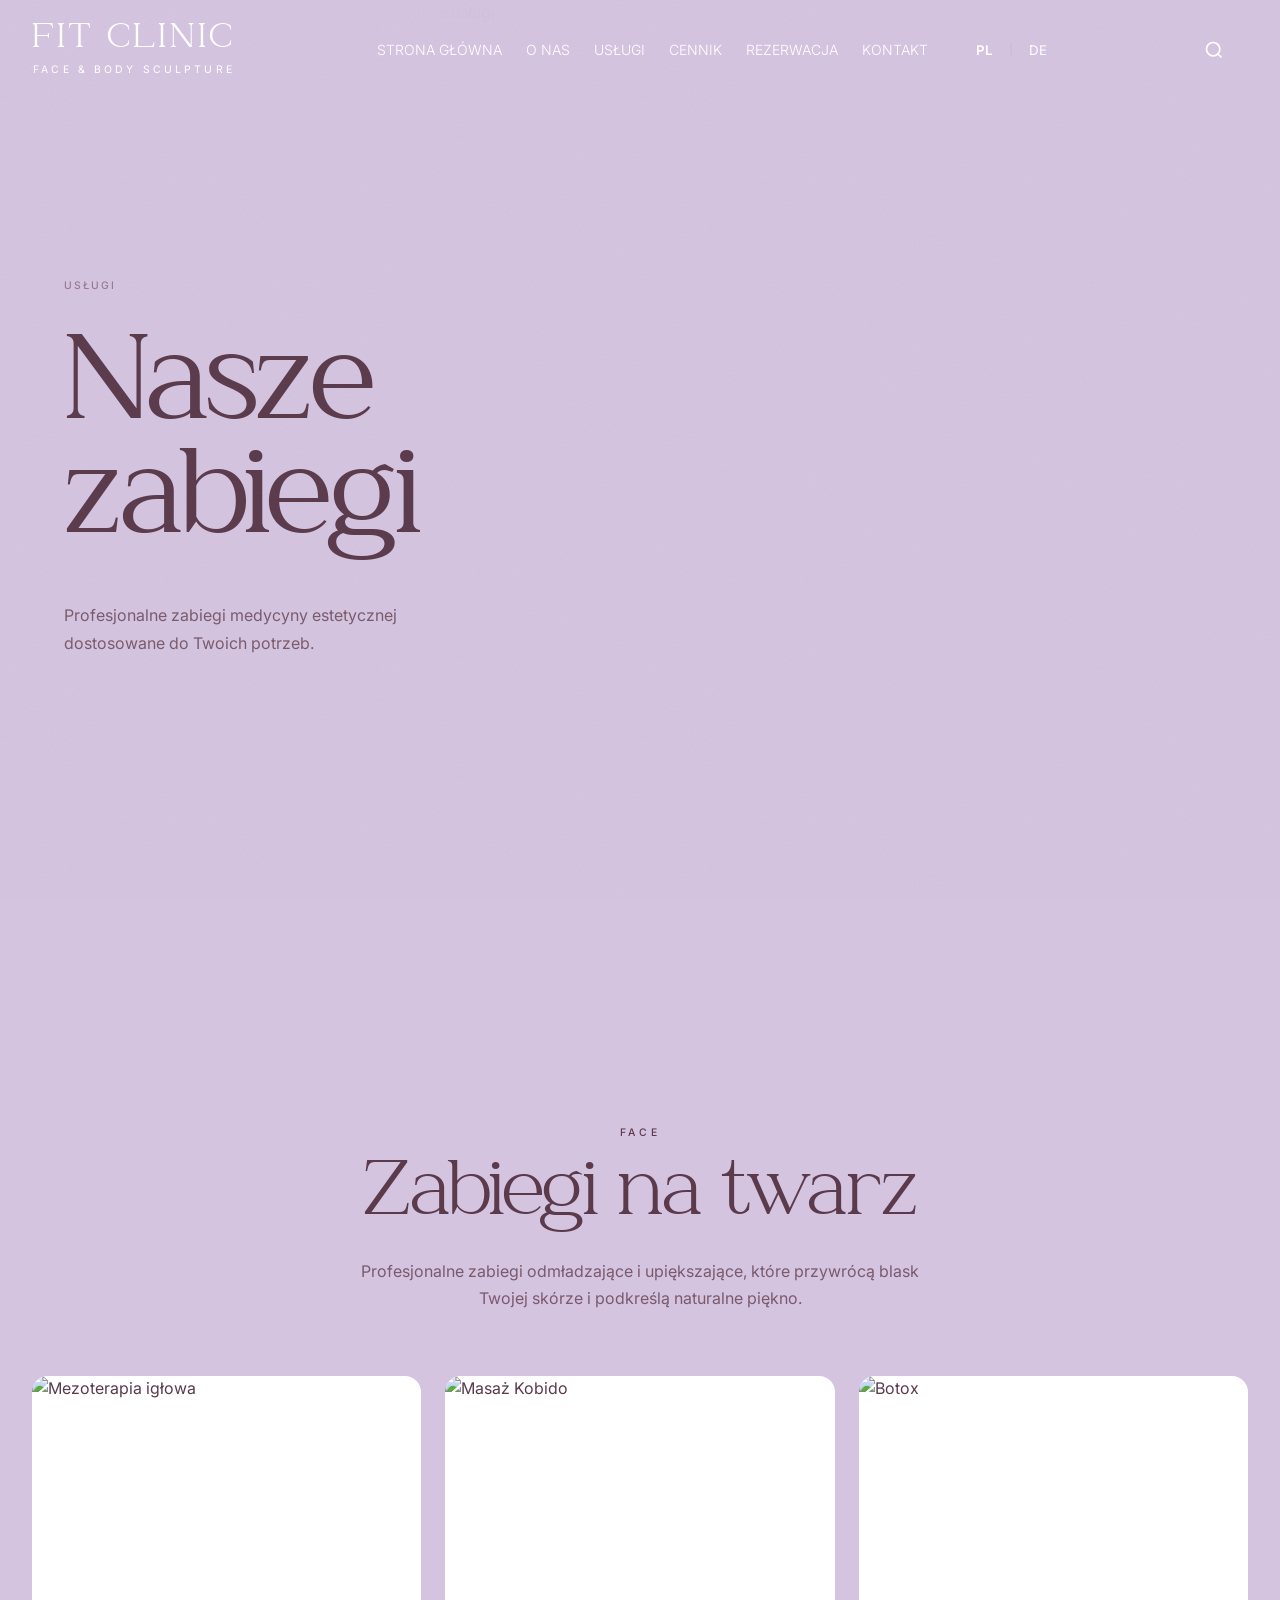
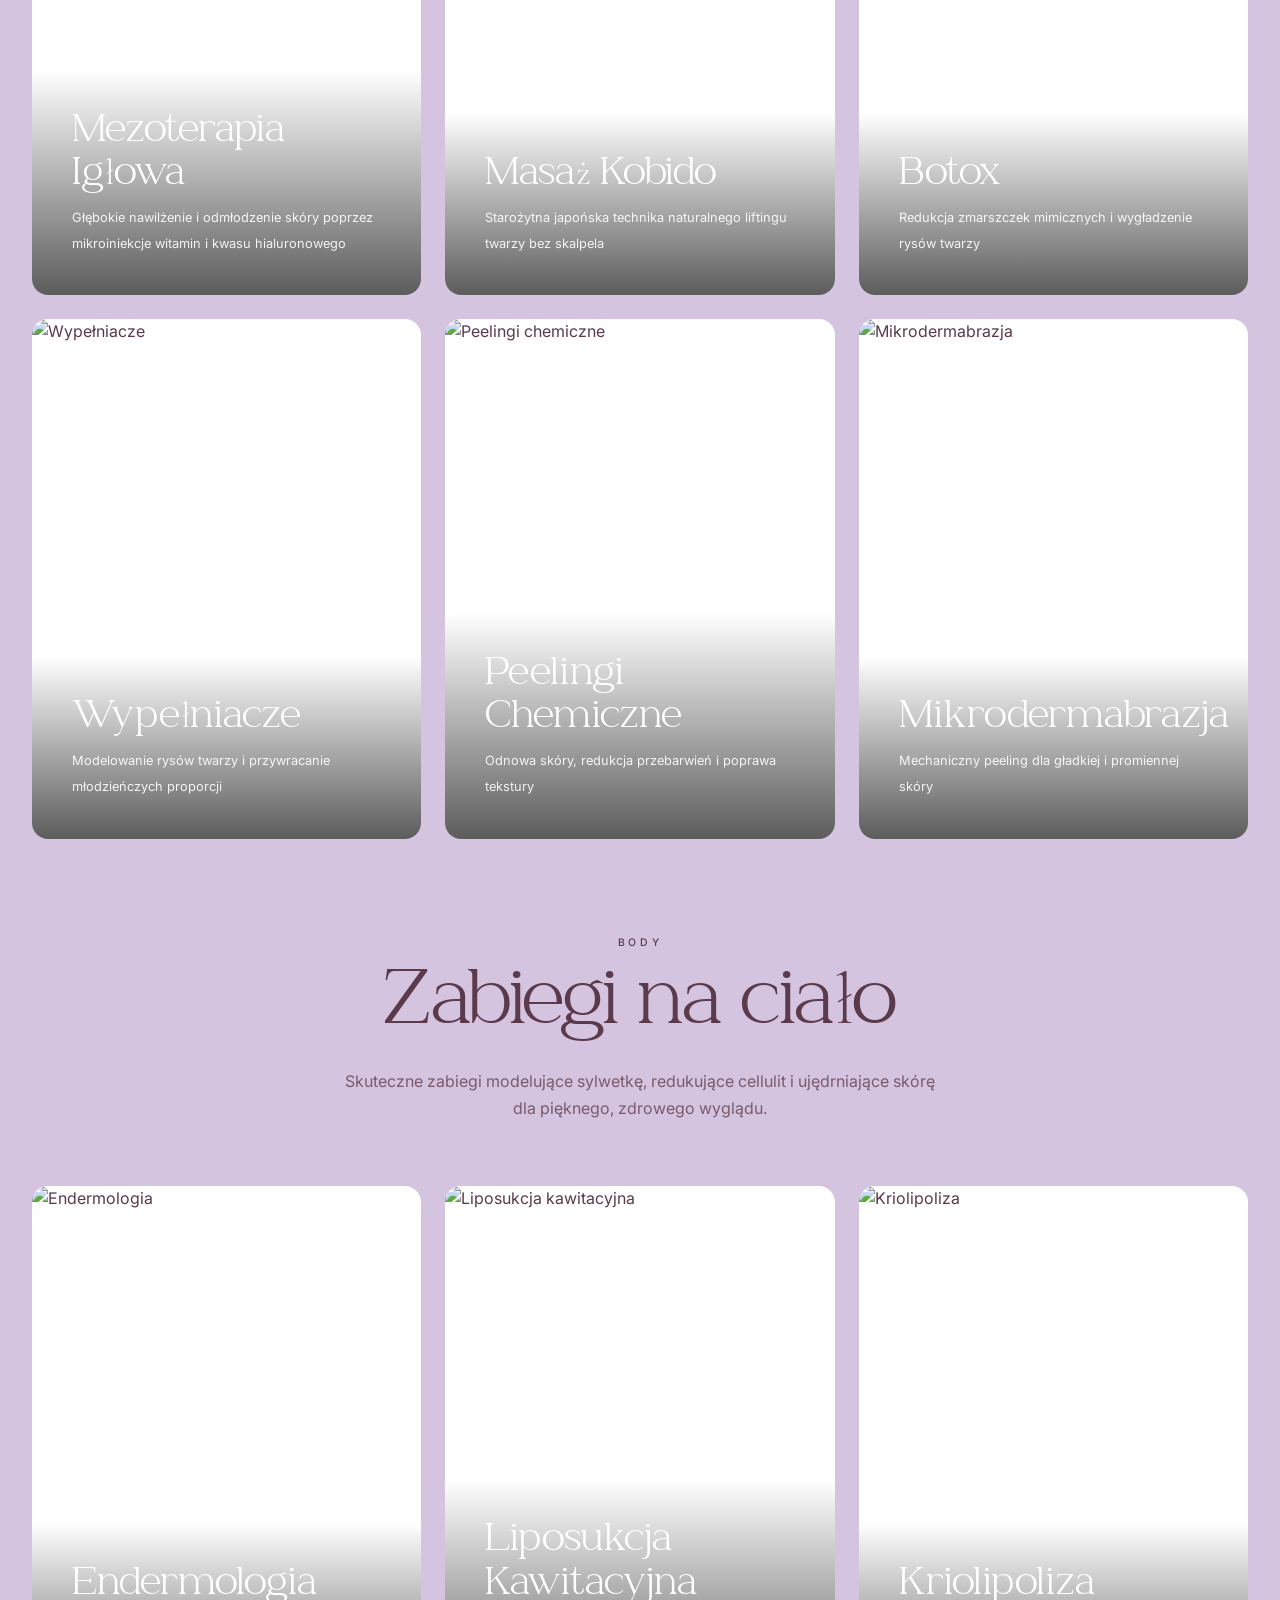
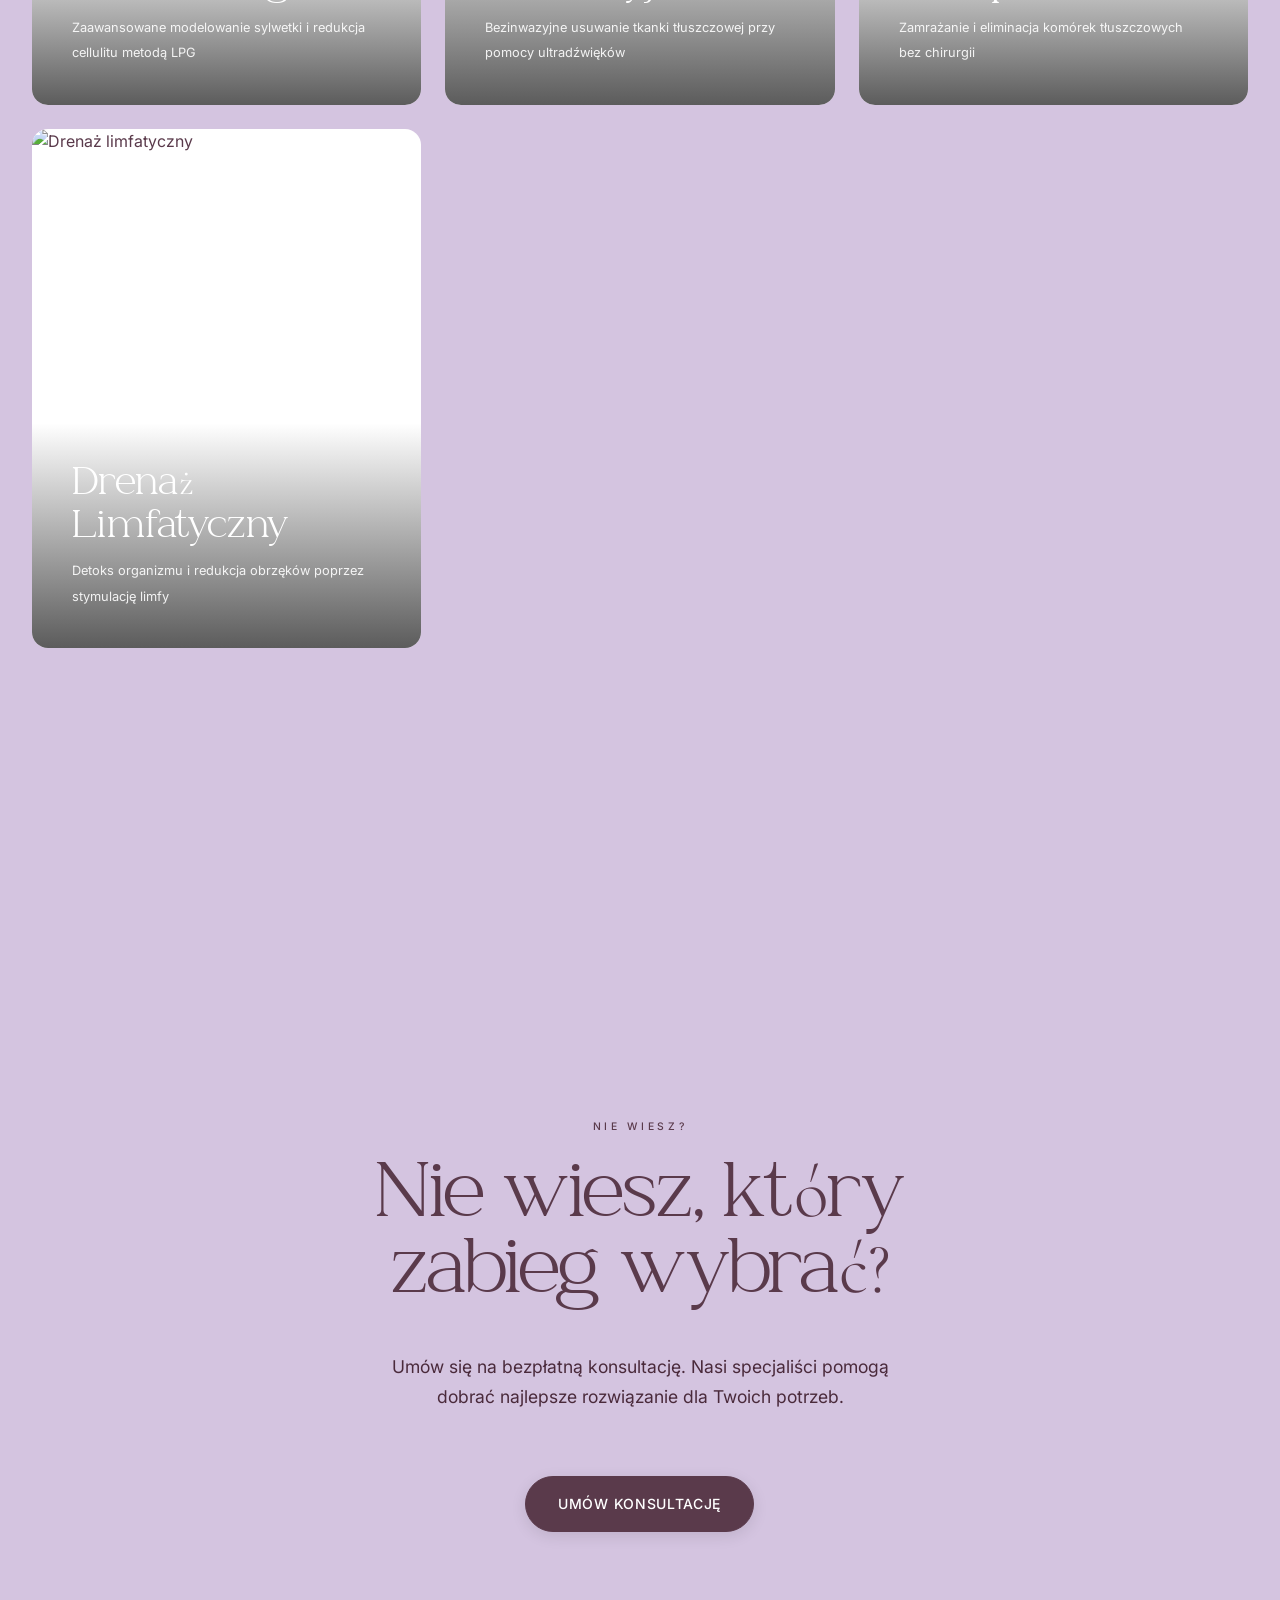
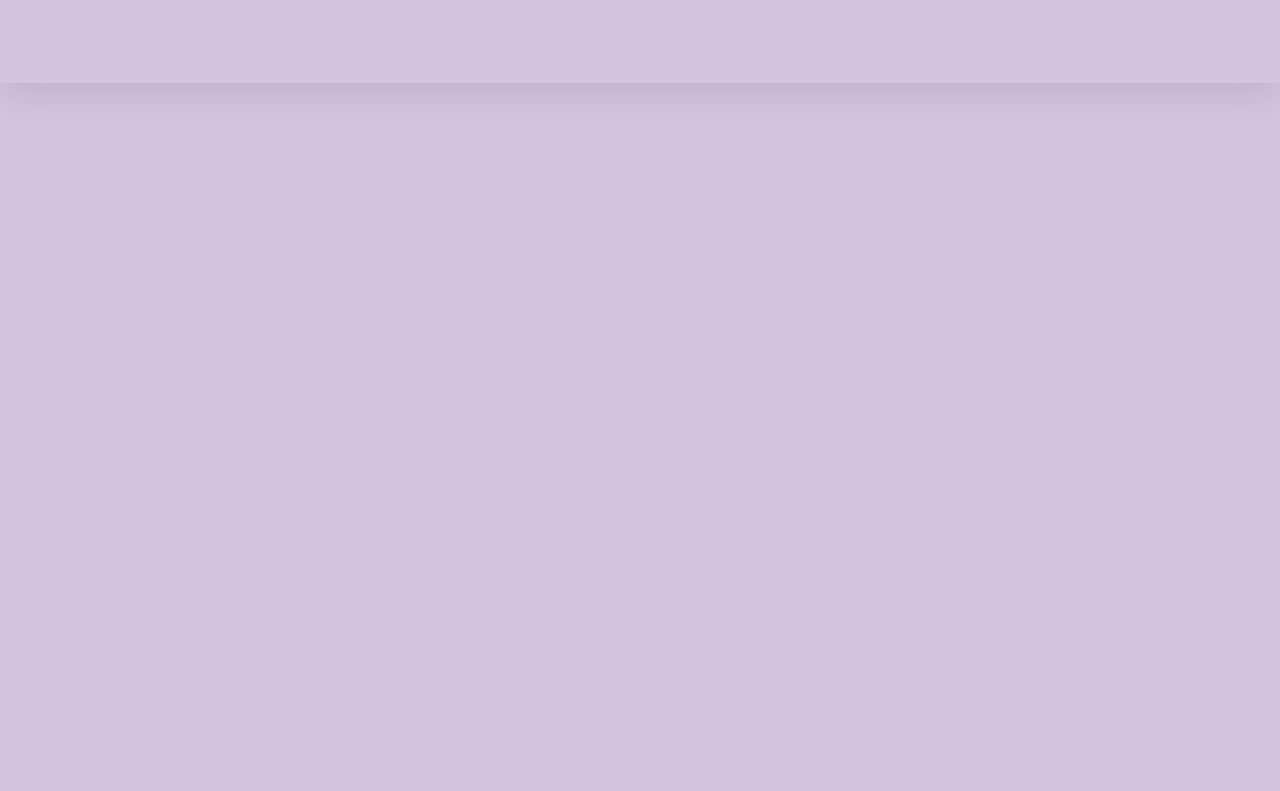
==== commit a72b4318: "feat: implement premium Span.app-style design refinements - Add porcelain texture overlay for premiu" ====
--- a/pages/uslugi/index.html
+++ b/pages/uslugi/index.html
@@ -78,10 +78,11 @@
                 <img src="https://images.unsplash.com/photo-1616394584738-fc6e612e71b9?w=1920&q=80" alt="Nasze usługi">
             </div>
             <div class="container">
-                <div class="hero__content" data-animate="fade-up">
+                <div class="hero__content">
                     <span class="hero__eyebrow">Usługi</span>
                     <h1 class="hero__title display-hero">Nasze <br>zabiegi</h1>
-                    <p class="hero__desc">Profesjonalne zabiegi medycyny estetycznej dostosowane do Twoich potrzeb.</p>
+                    <p class="hero__desc">Profesjonalne zabiegi medycyny
+                        estetycznej dostosowane do Twoich potrzeb.</p>
                 </div>
             </div>
         </section>
@@ -91,15 +92,16 @@
             <div class="container">
                 <!-- Category: Face -->
                 <div class="services-category mb-2xl">
-                    <div class="services-category__header" data-animate="fade-up">
-                        <span class="eyebrow">Face</span>
-                        <h2 class="display-section">Zabiegi na twarz</h2>
-                        <p class="services-category__desc">Profesjonalne zabiegi odmładzające i upiększające, które
+                    <div class="services-category__header">
+                        <span class="eyebrow" data-animate="blur-up">Face</span>
+                        <h2 class="display-section" data-animate="word-reveal">Zabiegi na twarz</h2>
+                        <p class="services-category__desc" data-animate="blur-up" data-animate-delay="200">Profesjonalne
+                            zabiegi odmładzające i upiększające, które
                             przywrócą blask Twojej skórze i podkreślą naturalne piękno.</p>
                     </div>
-                    <div class="services-grid services-grid--4" data-stagger="100">
+                    <div class="services-grid services-grid--4 stagger-children">
                         <!-- Mezoterapia -->
-                        <a href="mezoterapia.html" class="card service-card" data-animate="fade-up">
+                        <a href="mezoterapia.html" class="card service-card">
                             <div class="card__image">
                                 <img src="https://images.unsplash.com/photo-1616394584738-fc6e612e71b9?w=600&q=80"
                                     alt="Mezoterapia igłowa">
@@ -112,7 +114,7 @@
                         </a>
 
                         <!-- Kobido -->
-                        <a href="kobido.html" class="card service-card" data-animate="fade-up" data-animate-delay="100">
+                        <a href="kobido.html" class="card service-card">
                             <div class="card__image">
                                 <img src="https://images.unsplash.com/photo-1544161515-4ab6ce6db874?w=600&q=80"
                                     alt="Masaż Kobido">
@@ -125,7 +127,7 @@
                         </a>
 
                         <!-- Botox -->
-                        <a href="#" class="card service-card" data-animate="fade-up" data-animate-delay="200">
+                        <a href="#" class="card service-card">
                             <div class="card__image">
                                 <img src="https://images.unsplash.com/photo-1598440947619-2c35fc9aa908?w=600&q=80"
                                     alt="Botox">
@@ -138,7 +140,7 @@
                         </a>
 
                         <!-- Wypełniacze -->
-                        <a href="#" class="card service-card" data-animate="fade-up" data-animate-delay="300">
+                        <a href="#" class="card service-card">
                             <div class="card__image">
                                 <img src="https://images.unsplash.com/photo-1619451334792-150fd785ee74?w=600&q=80"
                                     alt="Wypełniacze">
@@ -151,7 +153,7 @@
                         </a>
 
                         <!-- Peelingi chemiczne -->
-                        <a href="#" class="card service-card" data-animate="fade-up" data-animate-delay="400">
+                        <a href="#" class="card service-card">
                             <div class="card__image">
                                 <img src="https://images.unsplash.com/photo-1570172619644-dfd03ed5d881?w=600&q=80"
                                     alt="Peelingi chemiczne">
@@ -164,7 +166,7 @@
                         </a>
 
                         <!-- Mikrodermabrazja -->
-                        <a href="#" class="card service-card" data-animate="fade-up" data-animate-delay="500">
+                        <a href="#" class="card service-card">
                             <div class="card__image">
                                 <img src="https://images.unsplash.com/photo-1616683693504-3ea7e9ad6fec?w=600&q=80"
                                     alt="Mikrodermabrazja">
@@ -180,15 +182,16 @@
 
                 <!-- Category: Body -->
                 <div class="services-category">
-                    <div class="services-category__header" data-animate="fade-up">
-                        <span class="eyebrow">Body</span>
-                        <h2 class="display-section">Zabiegi na ciało</h2>
-                        <p class="services-category__desc">Skuteczne zabiegi modelujące sylwetkę, redukujące cellulit i
+                    <div class="services-category__header">
+                        <span class="eyebrow" data-animate="blur-up">Body</span>
+                        <h2 class="display-section" data-animate="word-reveal">Zabiegi na ciało</h2>
+                        <p class="services-category__desc" data-animate="blur-up" data-animate-delay="200">Skuteczne
+                            zabiegi modelujące sylwetkę, redukujące cellulit i
                             ujędrniające skórę dla pięknego, zdrowego wyglądu.</p>
                     </div>
-                    <div class="services-grid services-grid--4" data-stagger="100">
+                    <div class="services-grid services-grid--4 stagger-children">
                         <!-- Endermologia -->
-                        <a href="endermologia.html" class="card service-card" data-animate="fade-up">
+                        <a href="endermologia.html" class="card service-card">
                             <div class="card__image">
                                 <img src="https://images.unsplash.com/photo-1519824145371-296894a0daa9?w=600&q=80"
                                     alt="Endermologia">
@@ -201,8 +204,7 @@
                         </a>
 
                         <!-- Liposukcja -->
-                        <a href="liposukcja.html" class="card service-card" data-animate="fade-up"
-                            data-animate-delay="100">
+                        <a href="liposukcja.html" class="card service-card">
                             <div class="card__image">
                                 <img src="https://images.unsplash.com/photo-1576091160550-2173dba999ef?w=600&q=80"
                                     alt="Liposukcja kawitacyjna">
@@ -215,7 +217,7 @@
                         </a>
 
                         <!-- Kriolipoliza -->
-                        <a href="#" class="card service-card" data-animate="fade-up" data-animate-delay="200">
+                        <a href="#" class="card service-card">
                             <div class="card__image">
                                 <img src="https://images.unsplash.com/photo-1571019613454-1cb2f99b2d8b?w=600&q=80"
                                     alt="Kriolipoliza">
@@ -228,7 +230,7 @@
                         </a>
 
                         <!-- Masaż limfatyczny -->
-                        <a href="#" class="card service-card" data-animate="fade-up" data-animate-delay="300">
+                        <a href="#" class="card service-card">
                             <div class="card__image">
                                 <img src="https://images.unsplash.com/photo-1519824145371-296894a0daa9?w=600&q=80"
                                     alt="Drenaż limfatyczny">
@@ -247,14 +249,16 @@
         <!-- CTA Section - Light Elegant -->
         <section class="section section--cta">
             <div class="container text-center">
-                <div data-animate="fade-up">
-                    <span class="eyebrow">Nie wiesz?</span>
-                    <h2 class="display-section">Nie wiesz, który<br>zabieg wybrać?</h2>
-                    <p style="max-width: 500px; margin: var(--space-lg) auto var(--space-xl);">
+                <div>
+                    <span class="eyebrow" data-animate="blur-up">Nie wiesz?</span>
+                    <h2 class="display-section" data-animate="word-reveal">Nie wiesz, który<br>zabieg wybrać?</h2>
+                    <p style="max-width: 500px; margin: var(--space-lg) auto var(--space-xl);" data-animate="blur-up"
+                        data-animate-delay="200">
                         Umów się na bezpłatną konsultację. Nasi specjaliści pomogą
                         dobrać najlepsze rozwiązanie dla Twoich potrzeb.
                     </p>
-                    <a href="../kontakt.html" class="btn btn--primary">Umów konsultację</a>
+                    <a href="../kontakt.html" class="btn btn--primary" data-animate="fade-up"
+                        data-animate-delay="300">Umów konsultację</a>
                 </div>
             </div>
         </section>
--- a/assets/css/style.css
+++ b/assets/css/style.css
@@ -166,6 +166,7 @@
     --transition-base: 0.4s cubic-bezier(0.25, 0.46, 0.45, 0.94);
     --transition-slow: 0.6s cubic-bezier(0.25, 0.46, 0.45, 0.94);
     --transition-luxury: 0.8s cubic-bezier(0.16, 1, 0.3, 1);
+    --transition-magnetic: 0.4s cubic-bezier(0.25, 1, 0.5, 1);
 
     /* Header */
     --header-height: 100px;
@@ -198,6 +199,20 @@
     -moz-osx-font-smoothing: grayscale;
     overflow-x: hidden;
     position: relative;
+}
+
+/* Porcelain Texture Overlay - Premium Paper Feel */
+body::before {
+    content: "";
+    position: fixed;
+    top: 0;
+    left: 0;
+    width: 100%;
+    height: 100%;
+    pointer-events: none;
+    z-index: 9000;
+    opacity: 0.03;
+    background-image: url("data:image/svg+xml,%3Csvg viewBox='0 0 200 200' xmlns='http://www.w3.org/2000/svg'%3E%3Cfilter id='noiseFilter'%3E%3CfeTurbulence type='fractalNoise' baseFrequency='0.65' numOctaves='3' stitchTiles='stitch'/%3E%3C/filter%3E%3Crect width='100%25' height='100%25' filter='url(%23noiseFilter)'/%3E%3C/svg%3E");
 }
 
 img {
@@ -235,7 +250,7 @@
 h6 {
     font-family: var(--font-wagon);
     font-weight: 400;
-    line-height: 1.2;
+    line-height: 1.1;
     color: var(--color-text);
 }
 
@@ -243,9 +258,10 @@
 h1 {
     font-family: var(--font-h1-family);
     font-size: var(--font-h1-size);
-    font-weight: var(--font-h1-weight);
-    line-height: var(--font-h1-line-height);
-    letter-spacing: var(--font-h1-letter-spacing);
+    font-weight: 100;
+    /* Thin */
+    line-height: 1;
+    letter-spacing: -0.03em;
     color: var(--font-h1-color);
 }
 
@@ -253,9 +269,10 @@
 h2 {
     font-family: var(--font-h2-family);
     font-size: var(--font-h2-size);
-    font-weight: var(--font-h2-weight);
-    line-height: var(--font-h2-line-height);
-    letter-spacing: var(--font-h2-letter-spacing);
+    font-weight: 300;
+    /* Light */
+    line-height: 1.1;
+    letter-spacing: -0.02em;
     color: var(--font-h2-color);
 }
 
@@ -263,9 +280,9 @@
 h3 {
     font-family: var(--font-h3-family);
     font-size: var(--font-h3-size);
-    font-weight: var(--font-h3-weight);
-    line-height: var(--font-h3-line-height);
-    letter-spacing: var(--font-h3-letter-spacing);
+    font-weight: 300;
+    line-height: 1.2;
+    letter-spacing: 0;
     color: var(--font-h3-color);
 }
 
@@ -285,7 +302,7 @@
 p {
     font-family: var(--font-body);
     font-size: var(--font-body-size);
-    line-height: var(--font-body-line-height);
+    line-height: 1.7;
     color: var(--font-body-color);
     max-width: 65ch;
 }
@@ -319,11 +336,12 @@
 /* Ultra-Large Display Typography - Must match H1 styling */
 .display-hero {
     font-family: var(--font-h1-family);
-    font-size: clamp(4rem, 12vw, 8rem);
+    font-size: clamp(4.5rem, 13vw, 9.5rem);
+    /* Increased size */
     font-weight: 100;
-    /* Explicitly Thin */
-    letter-spacing: var(--font-h1-letter-spacing);
-    line-height: var(--font-h1-line-height);
+    /* Thin */
+    letter-spacing: -0.04em;
+    line-height: 0.9;
     color: var(--font-h1-color);
 }
 
@@ -341,7 +359,8 @@
 .display-section {
     font-family: var(--font-h1-family);
     font-size: clamp(2.5rem, 6vw, 4.5rem);
-    font-weight: var(--font-h1-weight);
+    font-weight: 300;
+    /* Was var(--font-h1-weight) which is 100/Thin */
     letter-spacing: var(--font-h1-letter-spacing);
     line-height: 1;
     color: var(--font-h1-color);
@@ -353,7 +372,8 @@
     font-weight: 500;
     text-transform: uppercase;
     letter-spacing: 0.35em;
-    color: var(--color-text-muted);
+    color: var(--color-text);
+    /* Was muted */
     margin-bottom: var(--space-md);
 }
 
@@ -473,32 +493,49 @@
 /* Violet header on hero - before scroll */
 .header:not(.is-scrolled) .logo__main,
 .header:not(.is-scrolled) .logo__tagline {
-    color: #5A3A4B;
+    color: #FFFFFF;
 }
 
 .header:not(.is-scrolled) .nav__link {
-    color: #7A5A6B;
+    color: #FFFFFF;
 }
 
 .header:not(.is-scrolled) .nav__link:hover,
 .header:not(.is-scrolled) .nav__link.active {
-    color: #5A3A4B;
+    color: #FFFFFF;
 }
 
 .header:not(.is-scrolled) .lang-switch__btn {
-    color: #9A7A8B;
+    color: #FFFFFF;
 }
 
 .header:not(.is-scrolled) .lang-switch__btn.active {
-    color: #5A3A4B;
+    color: #FFFFFF;
 }
 
 .header:not(.is-scrolled) .menu-toggle__bar {
-    background: #5A3A4B;
+    background: #FFFFFF;
 }
 
 .header:not(.is-scrolled) .search-trigger {
-    color: #5A3A4B;
+    color: #FFFFFF;
+}
+
+/* Global: ALL header elements white on transparent header (initially) */
+.header:not(.is-scrolled) .logo__main,
+.header:not(.is-scrolled) .logo__tagline,
+.header:not(.is-scrolled) .nav__link,
+.header:not(.is-scrolled) .nav__link:hover,
+.header:not(.is-scrolled) .nav__link.active,
+.header:not(.is-scrolled) .lang-switch__btn,
+.header:not(.is-scrolled) .lang-switch__btn.active,
+.header:not(.is-scrolled) .menu-toggle__bar,
+.header:not(.is-scrolled) .search-trigger {
+    color: #FFFFFF;
+}
+
+.header:not(.is-scrolled) .menu-toggle__bar {
+    background: #FFFFFF;
 }
 
 /* Violet header AFTER scroll - on lavender background */
@@ -1197,6 +1234,7 @@
     .hero__parallax img,
     .hero__background img {
         height: 100%;
+        object-position: 50% 25%;
     }
 
     .hero__visual::before,
@@ -1559,7 +1597,8 @@
     font-family: var(--font-body);
     font-size: 1.1rem;
     font-weight: 300;
-    color: var(--color-text-light);
+    color: var(--color-text);
+    /* Was light */
     margin-top: var(--space-md);
     line-height: 1.7;
     max-width: 500px;
@@ -2972,19 +3011,21 @@
 }
 
 /* Booking Panels */
+/* Booking Panels */
 .booking-panel {
     display: none;
-    animation: fadeIn 0.4s ease;
+    /* Smoother, premium animation */
+    animation: fadeSlideUp 0.6s cubic-bezier(0.16, 1, 0.3, 1);
 }
 
 .booking-panel.active {
     display: block;
 }
 
-@keyframes fadeIn {
+@keyframes fadeSlideUp {
     from {
         opacity: 0;
-        transform: translateY(20px);
+        transform: translateY(15px);
     }
 
     to {
@@ -4492,4 +4533,33 @@
     .search-modal__nav-hint {
         display: none;
     }
+}
+
+/* --------------------------------------------------------------------------
+   Footer - Parallax Reveal
+   -------------------------------------------------------------------------- */
+.footer {
+    position: fixed;
+    bottom: 0;
+    left: 0;
+    width: 100%;
+    z-index: -1;
+    /* Behind content */
+    background-color: #E4D8EC;
+    /* Ensure bg color is opaque */
+    padding-bottom: env(safe-area-inset-bottom);
+}
+
+/* Ensure page content scrolls OVER the footer */
+.page-content {
+    position: relative;
+    z-index: 10;
+    background-color: var(--color-ivory);
+    /* Vital: must be opaque to cover footer */
+    box-shadow: 0 10px 40px rgba(0, 0, 0, 0.1);
+    /* Optional shadow for depth */
+    min-height: 100vh;
+    /* Ensure content is substantial */
+    transition: margin-bottom 0.1s ease-out;
+    /* Smooth resize adjustment */
 }
--- a/assets/css/animations.css
+++ b/assets/css/animations.css
@@ -1,50 +1,231 @@
 /* ==========================================================================
-   FIT CLINIC - Scroll Animations & Micro-interactions
+   FIT CLINIC - Premium Scroll Animations (Span.app-inspired)
    ========================================================================== */
 
 /* --------------------------------------------------------------------------
-   Scroll Reveal Animations
-   -------------------------------------------------------------------------- */
-
-/* Base state for animated elements */
+   Custom Easing Variables
+   -------------------------------------------------------------------------- */
+:root {
+    --ease-out-expo: cubic-bezier(0.16, 1, 0.3, 1);
+    --ease-out-quart: cubic-bezier(0.25, 1, 0.5, 1);
+    --ease-out-smooth: cubic-bezier(0.22, 0.61, 0.36, 1);
+    --anim-duration: 1s;
+    --anim-duration-fast: 0.6s;
+    --anim-duration-slow: 1.4s;
+}
+
+/* --------------------------------------------------------------------------
+   Base Scroll Reveal (data-animate)
+   -------------------------------------------------------------------------- */
+
 [data-animate] {
     opacity: 0;
+    will-change: transform, opacity, filter;
     transition:
-        opacity 0.8s cubic-bezier(0.25, 0.46, 0.45, 0.94),
-        transform 0.8s cubic-bezier(0.25, 0.46, 0.45, 0.94);
+        opacity var(--anim-duration) var(--ease-out-expo),
+        transform var(--anim-duration) var(--ease-out-expo),
+        filter var(--anim-duration) var(--ease-out-expo);
 }
 
 [data-animate].is-visible {
     opacity: 1;
     transform: none;
-}
-
-/* Fade Up */
+    filter: none;
+}
+
+/* --- Fade Up (enhanced) --- */
 [data-animate="fade-up"] {
-    transform: translateY(40px);
-}
-
-/* Fade In */
+    transform: translateY(60px);
+}
+
+/* --- Fade In --- */
 [data-animate="fade-in"] {
     transform: none;
 }
 
-/* Slide Left */
+/* --- Slide Left --- */
 [data-animate="slide-left"] {
-    transform: translateX(60px);
-}
-
-/* Slide Right */
+    transform: translateX(80px);
+}
+
+/* --- Slide Right --- */
 [data-animate="slide-right"] {
-    transform: translateX(-60px);
-}
-
-/* Scale Up */
+    transform: translateX(-80px);
+}
+
+/* --- Scale Up --- */
 [data-animate="scale-up"] {
-    transform: scale(0.95);
-}
-
-/* Stagger Delays */
+    transform: scale(0.92);
+}
+
+/* --- NEW: Blur Up — fade + blur + translateY --- */
+[data-animate="blur-up"] {
+    transform: translateY(50px);
+    filter: blur(8px);
+}
+
+/* --- NEW: Scale Reveal — for images --- */
+[data-animate="scale-reveal"] {
+    transform: scale(0.88);
+    filter: blur(4px);
+    transition-duration: var(--anim-duration-slow);
+}
+
+[data-animate="scale-reveal"].is-visible {
+    transform: scale(1);
+    filter: none;
+}
+
+/* --- NEW: Clip Reveal — slides up with clipping mask --- */
+[data-animate="clip-up"] {
+    clip-path: inset(100% 0 0 0);
+    transform: none;
+    opacity: 1;
+    transition:
+        clip-path var(--anim-duration) var(--ease-out-expo);
+}
+
+[data-animate="clip-up"].is-visible {
+    clip-path: inset(0 0 0 0);
+}
+
+/* --- NEW: Fade Scale — subtle fade + scale for text blocks --- */
+[data-animate="fade-scale"] {
+    transform: scale(0.96);
+    filter: blur(3px);
+}
+
+/* --------------------------------------------------------------------------
+   NEW: Word-by-Word Reveal
+   -------------------------------------------------------------------------- */
+
+[data-animate="word-reveal"] {
+    opacity: 1;
+    transform: none;
+}
+
+[data-animate="word-reveal"] .word-wrap {
+    display: inline-block;
+    overflow: hidden;
+    vertical-align: bottom;
+    padding-bottom: 0.06em;
+}
+
+[data-animate="word-reveal"] .word-inner {
+    display: inline-block;
+    transform: translateY(110%);
+    opacity: 0;
+    transition:
+        transform 0.7s var(--ease-out-expo),
+        opacity 0.7s var(--ease-out-expo);
+}
+
+[data-animate="word-reveal"].is-visible .word-inner {
+    transform: translateY(0);
+    opacity: 1;
+}
+
+/* --------------------------------------------------------------------------
+   NEW: Line Expand
+   -------------------------------------------------------------------------- */
+
+.line-expand {
+    position: relative;
+    height: 1px;
+    background: transparent;
+    overflow: hidden;
+}
+
+.line-expand::after {
+    content: '';
+    position: absolute;
+    top: 0;
+    left: 0;
+    width: 100%;
+    height: 100%;
+    background: var(--color-powder-pink-accent, #c8a2c8);
+    transform: scaleX(0);
+    transform-origin: left;
+    transition: transform var(--anim-duration-slow) var(--ease-out-expo);
+}
+
+.line-expand.is-visible::after {
+    transform: scaleX(1);
+}
+
+/* --------------------------------------------------------------------------
+   NEW: Stagger Children — auto-delays for container children
+   -------------------------------------------------------------------------- */
+
+.stagger-children>* {
+    opacity: 0;
+    transform: translateY(40px);
+    filter: blur(4px);
+    transition:
+        opacity 0.8s var(--ease-out-expo),
+        transform 0.8s var(--ease-out-expo),
+        filter 0.8s var(--ease-out-expo);
+}
+
+.stagger-children.is-visible>* {
+    opacity: 1;
+    transform: translateY(0);
+    filter: none;
+}
+
+/* Auto stagger delays (up to 12 children) */
+.stagger-children.is-visible>*:nth-child(1) {
+    transition-delay: 0s;
+}
+
+.stagger-children.is-visible>*:nth-child(2) {
+    transition-delay: 0.08s;
+}
+
+.stagger-children.is-visible>*:nth-child(3) {
+    transition-delay: 0.16s;
+}
+
+.stagger-children.is-visible>*:nth-child(4) {
+    transition-delay: 0.24s;
+}
+
+.stagger-children.is-visible>*:nth-child(5) {
+    transition-delay: 0.32s;
+}
+
+.stagger-children.is-visible>*:nth-child(6) {
+    transition-delay: 0.4s;
+}
+
+.stagger-children.is-visible>*:nth-child(7) {
+    transition-delay: 0.48s;
+}
+
+.stagger-children.is-visible>*:nth-child(8) {
+    transition-delay: 0.56s;
+}
+
+.stagger-children.is-visible>*:nth-child(9) {
+    transition-delay: 0.64s;
+}
+
+.stagger-children.is-visible>*:nth-child(10) {
+    transition-delay: 0.72s;
+}
+
+.stagger-children.is-visible>*:nth-child(11) {
+    transition-delay: 0.8s;
+}
+
+.stagger-children.is-visible>*:nth-child(12) {
+    transition-delay: 0.88s;
+}
+
+/* --------------------------------------------------------------------------
+   Stagger Delays (manual, for data-animate-delay)
+   -------------------------------------------------------------------------- */
+
 [data-animate-delay="100"] {
     transition-delay: 0.1s;
 }
@@ -76,19 +257,36 @@
 /* Card Lift Effect */
 .card {
     transition:
-        transform 0.4s cubic-bezier(0.25, 0.46, 0.45, 0.94),
-        box-shadow 0.4s cubic-bezier(0.25, 0.46, 0.45, 0.94);
+        transform 0.5s var(--ease-out-expo),
+        box-shadow 0.5s var(--ease-out-expo);
 }
 
 /* Image Zoom on Card Hover */
 .card__image img,
 .service-card img {
-    transition: transform 0.6s cubic-bezier(0.25, 0.46, 0.45, 0.94);
+    transition: transform 0.8s var(--ease-out-expo);
 }
 
 .card:hover .card__image img,
 .service-card:hover img {
-    transform: scale(1.08);
+    transform: scale(1.06);
+}
+
+/* Service Poster Hover */
+.service-poster {
+    transition: transform 0.6s var(--ease-out-expo);
+}
+
+.service-poster:hover {
+    transform: translateY(-4px);
+}
+
+.service-poster:hover .service-poster__image img {
+    transform: scale(1.05);
+}
+
+.service-poster__image img {
+    transition: transform 0.8s var(--ease-out-expo);
 }
 
 /* Button Fill Effect */
@@ -96,6 +294,7 @@
     position: relative;
     overflow: hidden;
     z-index: 1;
+    transition: transform 0.3s var(--ease-out-expo);
 }
 
 .btn::before {
@@ -109,10 +308,8 @@
     z-index: -1;
     transform: scaleX(0);
     transform-origin: right;
-    transition: transform 0.4s cubic-bezier(0.25, 0.46, 0.45, 0.94);
-}
-
-
+    transition: transform 0.5s var(--ease-out-expo);
+}
 
 .btn--primary::before {
     background: var(--color-soft-brown);
@@ -120,7 +317,7 @@
 
 /* Nav Link Underline Animation */
 .nav__link::after {
-    transition: width 0.3s cubic-bezier(0.25, 0.46, 0.45, 0.94);
+    transition: width 0.4s var(--ease-out-expo);
 }
 
 /* Price Table Row Highlight */
@@ -130,11 +327,11 @@
 
 /* Accordion Smooth Open/Close */
 .accordion__content {
-    transition: max-height 0.4s cubic-bezier(0.25, 0.46, 0.45, 0.94);
+    transition: max-height 0.5s var(--ease-out-expo);
 }
 
 .accordion__icon {
-    transition: transform 0.3s ease;
+    transition: transform 0.4s var(--ease-out-expo);
 }
 
 .accordion__item.active .accordion__icon {
@@ -145,7 +342,6 @@
    Loading States
    -------------------------------------------------------------------------- */
 
-/* Skeleton Loading */
 .skeleton {
     background: linear-gradient(90deg,
             var(--color-off-white) 0%,
@@ -169,20 +365,21 @@
    Page Transitions
    -------------------------------------------------------------------------- */
 
-/* Fade in on page load */
 .page-content {
-    animation: pageEnter 0.6s ease-out;
+    animation: pageEnter 0.8s var(--ease-out-expo);
 }
 
 @keyframes pageEnter {
     from {
         opacity: 0;
-        transform: translateY(20px);
-    }
-
-    to {
-        opacity: 1;
-        transform: translateY(0);
+        transform: translateY(30px);
+        filter: blur(4px);
+    }
+
+    to {
+        opacity: 1;
+        transform: translateY(0);
+        filter: none;
     }
 }
 
@@ -190,14 +387,14 @@
    Special Effects
    -------------------------------------------------------------------------- */
 
-/* Parallax-like subtle movement */
+/* Hero parallax-like subtle movement */
 .hero__background img {
     transition: transform 0.1s ease-out;
 }
 
 /* Floating CTA Animation */
 .floating-cta {
-    animation: floatIn 0.8s cubic-bezier(0.25, 0.46, 0.45, 0.94) 1s both;
+    animation: floatIn 0.8s var(--ease-out-expo) 1s both;
 }
 
 @keyframes floatIn {
@@ -214,7 +411,7 @@
 
 /* Review Card Stagger */
 .review-card {
-    animation: reviewSlide 0.6s cubic-bezier(0.25, 0.46, 0.45, 0.94) both;
+    animation: reviewSlide 0.8s var(--ease-out-expo) both;
 }
 
 .review-card:nth-child(1) {
@@ -229,15 +426,134 @@
     animation-delay: 0.3s;
 }
 
+.review-card:nth-child(4) {
+    animation-delay: 0.4s;
+}
+
+.review-card:nth-child(5) {
+    animation-delay: 0.5s;
+}
+
 @keyframes reviewSlide {
     from {
         opacity: 0;
         transform: translateY(30px);
-    }
-
-    to {
-        opacity: 1;
-        transform: translateY(0);
+        filter: blur(4px);
+    }
+
+    to {
+        opacity: 1;
+        transform: translateY(0);
+        filter: none;
+    }
+}
+
+/* --------------------------------------------------------------------------
+   Hero Word Animation (on page load, not scroll)
+   -------------------------------------------------------------------------- */
+
+.hero__title .word-wrap {
+    display: inline-block;
+    overflow: hidden;
+    vertical-align: bottom;
+    padding-bottom: 0.06em;
+}
+
+.hero__title .word-inner,
+.service-hero h1 .word-inner {
+    display: inline-block;
+    animation: heroWordReveal 0.9s var(--ease-out-expo) both;
+}
+
+@keyframes heroWordReveal {
+    from {
+        transform: translateY(110%);
+        opacity: 0;
+    }
+
+    to {
+        transform: translateY(0);
+        opacity: 1;
+    }
+}
+
+/* Hero description blur-in */
+/* Hero description blur-in */
+.hero__desc,
+.service-hero__content p {
+    animation: heroDescReveal 1s var(--ease-out-expo) 0.6s both;
+}
+
+@keyframes heroDescReveal {
+    from {
+        opacity: 0;
+        transform: translateY(20px);
+        filter: blur(6px);
+    }
+
+    to {
+        opacity: 1;
+        transform: translateY(0);
+        filter: none;
+    }
+}
+
+/* Hero CTA group */
+/* Hero CTA group */
+.hero__cta-group,
+.service-hero__content .flex {
+    animation: heroCTAReveal 0.8s var(--ease-out-expo) 0.9s both;
+}
+
+@keyframes heroCTAReveal {
+    from {
+        opacity: 0;
+        transform: translateY(15px);
+    }
+
+    to {
+        opacity: 1;
+        transform: translateY(0);
+    }
+}
+
+/* Hero eyebrow */
+/* Hero eyebrow */
+.hero__eyebrow,
+.service-hero__content .eyebrow {
+    animation: heroEyebrowReveal 0.8s var(--ease-out-expo) 0.1s both;
+}
+
+@keyframes heroEyebrowReveal {
+    from {
+        opacity: 0;
+        transform: translateY(10px);
+        letter-spacing: 0.3em;
+    }
+
+    to {
+        opacity: 1;
+        transform: translateY(0);
+        letter-spacing: 0.2em;
+    }
+}
+
+/* Service Hero Image Scale Reveal (Load) */
+.service-hero__image img {
+    animation: scaleRevealLoad 1.2s var(--ease-out-expo) both;
+}
+
+@keyframes scaleRevealLoad {
+    from {
+        transform: scale(0.92);
+        opacity: 0;
+        filter: blur(5px);
+    }
+
+    to {
+        transform: scale(1);
+        opacity: 1;
+        filter: none;
     }
 }
 
@@ -255,8 +571,19 @@
         transition-duration: 0.01ms !important;
     }
 
-    [data-animate] {
+    [data-animate],
+    .stagger-children>* {
         opacity: 1;
         transform: none;
+        filter: none;
+    }
+
+    [data-animate="word-reveal"] .word-inner {
+        transform: none;
+        opacity: 1;
+    }
+
+    .line-expand::after {
+        transform: scaleX(1);
     }
 }
